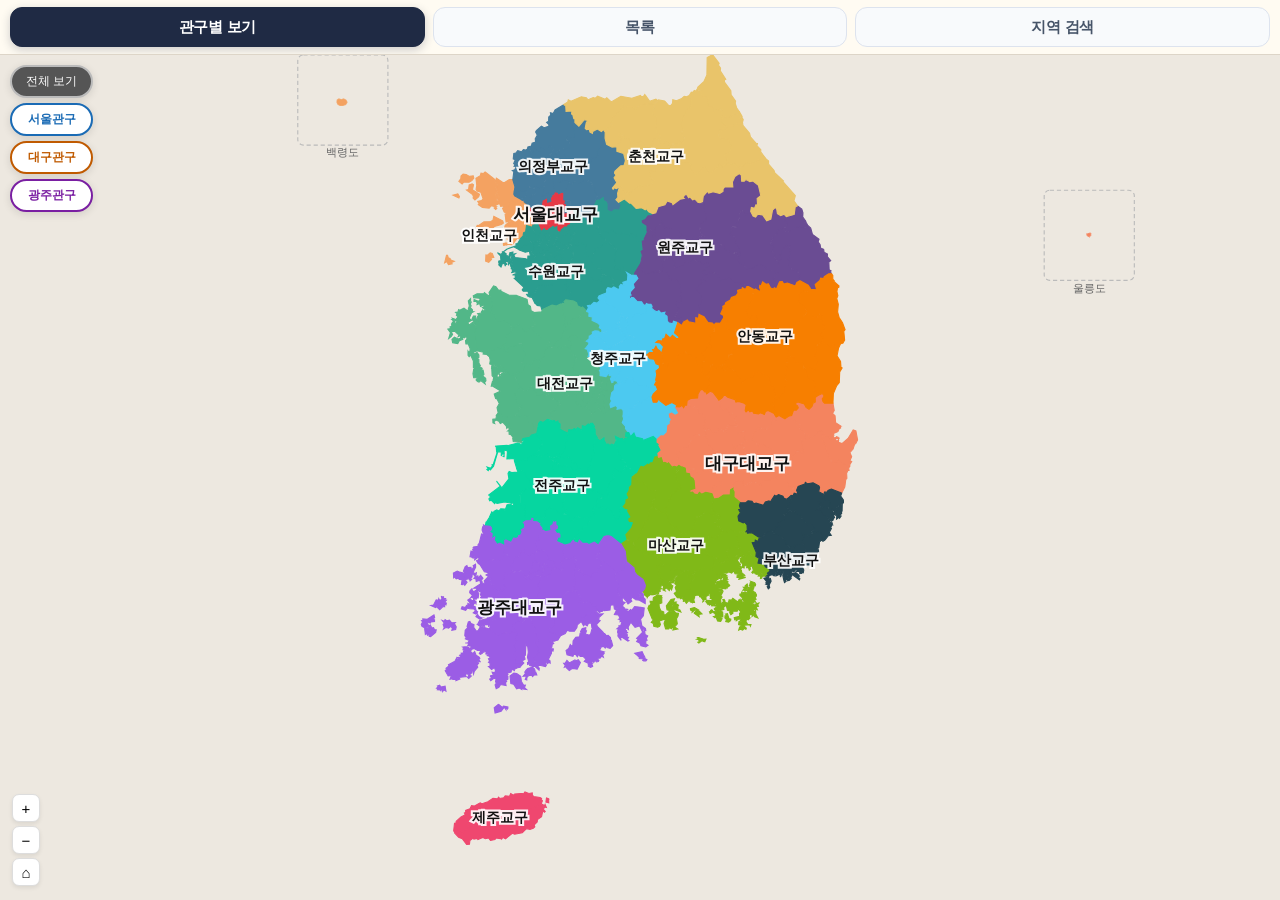
==== diocese.html @ a49db1c3 "Add files via upload" ====
<!DOCTYPE html>
<html lang="ko">
<head>
<script>
(function(){
  var ua=(navigator.userAgent||'').toLowerCase();
  var isIOS=/iphone|ipad|ipod/.test(ua) || (navigator.platform==='MacIntel' && navigator.maxTouchPoints>1);
  if(isIOS){ document.documentElement.classList.add('ios-device'); }
})();
</script>
<meta charset="UTF-8">
<meta http-equiv="Cache-Control" content="no-cache, no-store, must-revalidate">
<meta http-equiv="Pragma" content="no-cache">
<meta http-equiv="Expires" content="0">
<meta name="viewport" content="width=device-width,initial-scale=1.0,maximum-scale=1.0,user-scalable=no">
<meta name="mobile-web-app-capable" content="yes">
<meta name="apple-mobile-web-app-capable" content="yes">
<meta name="apple-mobile-web-app-status-bar-style" content="black-translucent">
<title>교구지도</title>
<style>
:root{
  --diocese-font-scale:1;
  --ios-dio-font-scale:1;
  --dio-effective-font-scale:calc(var(--dio-font-scale,1) * var(--ios-dio-font-scale,1));
  --diocese-effective-font-scale:calc(var(--diocese-font-scale,1) * var(--ios-dio-font-scale,1));
  --d:#1F2A44;
  --d-lt:#E8EBF0;
  --bg:#EDE8E0;
  --card:#FFFBF2;
  --card-sub:#F5F0E8;
  --bdr:#DDD5C8;
  --tx:#1A1A2E;
  --sub:#555577;
  --dim:#9999BB;
  --r:12px;
  /* ── 치수 변수 ── */
  --header-h:   70px;
  --tab-h:      55px;
  --tab-btn-h:  40px;
  --icon-size:  35px;
  --icon-r:     12px;
  --icon-fs:    15px;
  /* ── 글자 크기 변수 ── */
  --fs-header:  22px;
  --fs-tab:     15px;
  --fs-sub:     10px;
}
*,*::before,*::after{box-sizing:border-box;margin:0;padding:0;}
html,body{height:100%;overflow:hidden;}
body{font-family:'Apple SD Gothic Neo','Noto Sans KR',sans-serif;background:var(--bg);display:flex;flex-direction:column;}

/* ── 헤더 ── */
header{flex-shrink:0;background:var(--d);border-bottom:none;z-index:30;
  padding:0 16px;height:var(--header-h);display:flex;align-items:center;}
.hd{display:flex;align-items:center;justify-content:space-between;width:100%;}
.hd-left{display:flex;align-items:center;gap:10px;}
.hd-icon{width:var(--icon-size);height:var(--icon-size);
  background:rgba(255,255,255,.18);border:1px solid rgba(255,255,255,.28);
  border-radius:var(--icon-r);
  display:flex;align-items:center;justify-content:center;
  font-size:var(--icon-fs);flex-shrink:0;}
.hd-titles{display:flex;flex-direction:column;align-items:flex-start;gap:1px;}
.hd h1{font-size:var(--fs-header);font-weight:700;color:#fff;letter-spacing:-.03em;line-height:1.2;}
.hd-sub{font-size:var(--fs-sub);color:rgba(255,255,255,.75);font-weight:500;letter-spacing:.02em;}

/* ── 탭 영역 ── */
.tab-bar{flex-shrink:0;display:flex;align-items:center;gap:6px;padding:0 10px;
  height:var(--tab-h);background:var(--card);
  border-top:1px solid var(--bdr);border-bottom:2px solid var(--bdr);
  overflow-x:hidden;scrollbar-width:none;}
.tab-bar::-webkit-scrollbar{display:none;}
.tab{flex:1;height:var(--tab-btn-h);padding:0 8px;border-radius:10px;
  border:1.5px solid var(--d);background:var(--card-sub);
  color:var(--d);font-size:var(--fs-tab);font-weight:600;
  cursor:pointer;font-family:inherit;white-space:nowrap;
  display:flex;align-items:center;justify-content:center;gap:4px;letter-spacing:-.02em;
  transition:opacity .15s,transform .12s,box-shadow .15s;}
.tab.on{background:var(--d);color:#fff;border-color:transparent;font-weight:700;
  box-shadow:0 2px 8px rgba(31,42,68,.28);}
.tab:active{transform:scale(.992);}
.tab.on,.tab.on:active{transform:none!important;}

/* ── 뷰 컨테이너 ── */
#main{flex:1;overflow:hidden;min-height:0;position:relative;background:var(--bg);}
#map-view{position:absolute;inset:0;display:none;align-items:center;justify-content:center;background:var(--bg);}
#map-view.on{display:flex;}
#map-svg{width:100%;height:100%;cursor:grab;display:block;touch-action:none;position:absolute;top:0;left:0;}
#map-svg:active{cursor:grabbing;}
.dp{cursor:pointer;transition:filter .08s ease,opacity .08s ease;}
.dp.oai-dio-pressed{filter:brightness(.82);opacity:.88;}

/* ── 인포카드 (v8 원본) ── */
#card{position:absolute;top:10px;right:10px;width:206px;background:white;border-radius:13px;
  overflow:hidden;box-shadow:0 6px 24px rgba(0,0,0,0.15);display:none;z-index:100;}
#card.on{display:block;}
.c-hd{padding:12px 13px 10px;position:relative;}
.c-gw{font-size:9px;font-weight:700;letter-spacing:.7px;opacity:.85;margin-bottom:3px;}
.c-nm{font-size:18px;font-weight:700;line-height:1.2;margin-bottom:3px;}
.c-rg{font-size:11px;opacity:.75;line-height:1.4;}
.c-x{position:absolute;top:8px;right:8px;width:36px;height:36px;border-radius:50%;
  background:rgba(0,0,0,0.15);border:none;cursor:pointer;font-size:26px;font-weight:900;line-height:1;color:white;
  display:flex;align-items:center;justify-content:center;}
.c-x:hover{background:rgba(0,0,0,0.3);}
.c-bd{padding:10px 13px 12px;background:white;}
.c-row{display:flex;align-items:baseline;gap:4px;margin-bottom:10px;padding-bottom:9px;border-bottom:1px solid #f0f0f0;}
.c-n{font-size:26px;font-weight:700;line-height:1;}
.c-lbl{font-size:11px;color:#aaa;}
.c-dtbtn{width:100%;padding:6px;border:1px solid #eee;border-radius:7px;background:white;
  font-size:11px;color:#666;cursor:pointer;margin-bottom:8px;text-align:center;font-family:inherit;}
.c-dtbtn:hover{background:#f5f5f5;}
.c-dtlist{display:none;margin-bottom:8px;max-height:120px;overflow-y:auto;}
.c-dtlist.on{display:block;}
.dd{font-size:11px;color:#555;padding:2px 0;border-bottom:.5px solid #f5f5f5;line-height:1.5;}
.c-btn{display:flex;align-items:center;justify-content:center;gap:5px;font-size:12px;
  font-weight:500;color:white;border-radius:7px;padding:7px;border:none;width:100%;text-decoration:none;cursor:pointer;}
.c-nurl{font-size:11px;color:#ccc;text-align:center;padding:3px 0;}

/* ── 관구 버튼 ── */
#gw-bar{position:absolute;top:10px;left:10px;display:flex;flex-direction:column;gap:5px;z-index:50;}
.gb{padding:6px 14px;border-radius:20px;border:2px solid;font-size:calc(12px * var(--diocese-effective-font-scale,1));font-weight:700;
  cursor:pointer;background:white;box-shadow:0 2px 8px rgba(0,0,0,0.12);white-space:nowrap;}
.gb.on{color:white!important;}
.gb-all{color:#555!important;border-color:#bbb!important;font-weight:500;}
.gb-all.on{background:#555!important;color:white!important;}
#ctrl{position:absolute;bottom:14px;left:12px;display:flex;flex-direction:column;gap:4px;}
.cb{width:28px;height:28px;background:white;border:.5px solid #ddd;border-radius:7px;
  font-size:15px;cursor:pointer;display:flex;align-items:center;justify-content:center;
  box-shadow:0 2px 4px rgba(0,0,0,0.08);}
.cb:hover{background:#f0f0f0;}

/* ── 검색 뷰 ── */
#search-view{position:absolute;inset:0;overflow-y:auto;padding:16px;display:none;background:var(--bg);}
#search-view.on{display:block;}
.ss{position:sticky;top:0;background:var(--bg);padding-bottom:12px;z-index:10;}
.sr{display:flex;gap:8px;}
#si{flex:1;padding:0 14px;height:44px;border:1.5px solid var(--bdr);border-radius:10px;
  font-size:15px;font-family:inherit;background:var(--card);outline:none;color:var(--tx);}
#si:focus{border-color:var(--d);box-shadow:0 0 0 3px rgba(43,191,168,.15);}
#sb{padding:0 18px;height:44px;background:var(--d);color:white;border:none;border-radius:10px;
  font-size:15px;font-weight:600;cursor:pointer;font-family:inherit;}
#sb:hover{opacity:.88;}
.sh{font-size:11px;color:var(--dim);margin-top:6px;line-height:1.6;}
#sres{margin-top:4px;}
.se{text-align:center;padding:36px 0;color:var(--dim);font-size:13px;}
/* 검색 결과 카드 — 기도문 .card 구조 적용 */
.si-r{background:var(--card);border-radius:var(--r);border:1px solid var(--bdr);
  box-shadow:0 1px 8px rgba(0,0,0,.06);margin-bottom:10px;overflow:hidden;cursor:pointer;
  transition:transform .12s,box-shadow .12s;}
.si-r:active{transform:scale(.983);box-shadow:none;}
.si-r-top{display:flex;align-items:center;justify-content:space-between;padding:12px 14px 0;gap:8px;}
.sl{font-size:12px;font-weight:800;padding:3px 9px;border-radius:6px;color:#fff;white-space:nowrap;flex-shrink:0;}
.si-r-op{font-size:11px;color:var(--dim);overflow:hidden;text-overflow:ellipsis;white-space:nowrap;}
.srow{display:flex;align-items:center;gap:12px;padding:9px 14px 12px;}
.sdot{width:10px;height:10px;border-radius:2px;flex-shrink:0;}
.srow-info{flex:1;min-width:0;}
.sd{font-size:16px;font-weight:700;color:var(--tx);}
.sg{font-size:12px;color:var(--sub);margin-top:2px;}
.si-r-foot{border-top:1px solid #EDE8E2;padding:8px 14px;display:flex;align-items:center;justify-content:space-between;background:#FAF8F4;}
.si-r-url{font-size:11px;color:var(--d);overflow:hidden;text-overflow:ellipsis;white-space:nowrap;flex:1;}
.si-r-arr{font-size:15px;color:var(--dim);flex-shrink:0;margin-left:6px;}
.sob{background:#FFF8E7;border-radius:var(--r);padding:13px 15px;margin-bottom:9px;border:1.5px solid #F4A261;}
.sot{font-size:12px;font-weight:700;color:#c05a00;margin-bottom:8px;line-height:1.4;word-break:keep-all;}
.sog{margin-bottom:10px;}
.sod{font-size:13px;font-weight:700;margin-bottom:4px;}
.sodd{font-size:12px;color:#555;line-height:1.7;}

/* ── 목록 뷰 ── */
#list-view{position:absolute;inset:0;overflow-y:auto;padding:14px 14px 60px;display:none;background:var(--bg);}
#list-view.on{display:block;}
/* 관구 섹션 헤더 */
.lv-sec{display:flex;align-items:center;gap:10px;margin:18px 0 10px;}
.lv-sec:first-child{margin-top:4px;}
.lv-sec-bdg{font-size:15px;font-weight:800;padding:7px 20px;border-radius:20px;color:#fff;flex-shrink:0;min-width:100px;text-align:center;}
.lv-sec-cnt{font-size:14px;color:var(--sub);font-weight:500;}
/* 카드 */
.lv-card{background:var(--card);border-radius:var(--r);border:1.25px solid #C8B79F;
  box-shadow:0 1px 8px rgba(0,0,0,.06);margin-bottom:12px;overflow:hidden;cursor:pointer;
  transition:transform .12s,box-shadow .12s;}
.lv-card.oai-touch-pressed{transform:translateY(6px) scale(.982);box-shadow:none;filter:brightness(.96);}
/* top: 뱃지 + 교구전체명 */
.lv-top{display:flex;align-items:center;justify-content:space-between;padding:12px 14px 0;gap:8px;}
.lv-bdg{font-size:12px;font-weight:800;padding:4px 10px;border-radius:6px;color:#fff;white-space:nowrap;flex-shrink:0;}
.lv-op{font-size:11.5px;color:var(--dim);overflow:hidden;text-overflow:ellipsis;white-space:nowrap;}
/* body: 아이콘 + 정보 */
.lv-body{display:flex;align-items:center;gap:12px;padding:9px 14px 10px;}
.lv-ico{width:52px;height:52px;flex-shrink:0;border-radius:var(--icon-r);display:flex;align-items:center;justify-content:center;font-size:28px;background:var(--card-sub);}
.lv-info{flex:1;min-width:0;}
.lv-name{font-size:17px;font-weight:700;color:var(--tx);word-break:keep-all;line-height:1.35;margin-bottom:4px;}
.lv-rg{font-size:13px;font-weight:500;color:var(--sub);line-height:1.4;margin-bottom:2px;}
.lv-det{font-size:13px;color:var(--sub);margin-top:3px;line-height:1.55;word-break:keep-all;}
.lv-parish-count{flex:0 0 auto;display:flex;flex-direction:column;align-items:flex-end;justify-content:center;margin-left:auto;min-width:42px;padding:3px 5px;border-radius:8px;background:rgba(31,42,68,.06);border:1px solid rgba(31,42,68,.12);font-size:8px;font-weight:500;color:var(--d);line-height:1.1;text-align:right;white-space:nowrap;}
.lv-parish-count b{display:block;font-size:12px;font-weight:500;letter-spacing:-.03em;line-height:1;margin:0;}
.lv-parish-count span{font-size:7px;font-weight:500;opacity:.72;}
/* foot: URL */
.lv-foot{border-top:1px solid #EDE8E2;padding:9px 14px;display:flex;align-items:center;justify-content:space-between;background:#FAF8F4;}
.lv-url{font-size:12px;color:var(--d);overflow:hidden;text-overflow:ellipsis;white-space:nowrap;flex:1;min-width:0;}
.lv-arr{font-size:15px;color:var(--dim);flex-shrink:0;margin-left:6px;}


@media(display-mode:standalone){
  header{padding-top:env(safe-area-inset-top);height:calc(var(--header-h) + env(safe-area-inset-top));}
}
@media(max-width:560px){
  .tab{font-size:13px;padding:0 12px;}
  #card{width:178px;top:6px;right:6px;}
  #gw-bar{flex-direction:row;flex-wrap:wrap;}
}

/* OAI 20260504-5: 관구·교구 단독 화면 헤더 최종 표준화 */
:root{
  --diocese-font-scale:1;--d:#1f2a44!important;--header-h:70px!important;--fs-header:20px!important;--fs-sub:11px!important;}
html,body{width:100%!important;max-width:none!important;margin:0!important;overflow-x:hidden!important;-webkit-text-size-adjust:100%;text-size-adjust:100%;}
html.ios-device{--ios-dio-font-scale:.94;}
body{background:var(--bg)!important;}
header{width:100%!important;max-width:none!important;min-height:70px!important;height:70px!important;padding:0 16px!important;background:#1f2a44!important;background-image:none!important;background-color:#1f2a44!important;color:#fff!important;display:flex!important;align-items:center!important;border-bottom:0!important;box-shadow:none!important;box-sizing:border-box!important;}
.hd{width:100%!important;display:flex!important;align-items:center!important;justify-content:space-between!important;}
.hd-left{display:flex!important;align-items:center!important;gap:12px!important;min-width:0!important;}
.hd-icon{width:42px!important;height:42px!important;min-width:42px!important;flex:0 0 42px!important;border-radius:12px!important;background:rgba(255,255,255,.14)!important;border:1px solid rgba(255,255,255,.24)!important;color:#fff!important;font-size:24px!important;font-weight:900!important;line-height:1!important;display:flex!important;align-items:center!important;justify-content:center!important;}
.hd-titles{min-width:0!important;display:flex!important;flex-direction:column!important;align-items:flex-start!important;justify-content:center!important;text-align:left!important;}
.hd h1{font-family:'Noto Sans KR','Apple SD Gothic Neo',sans-serif!important;font-size:20px!important;font-weight:800!important;line-height:1.24!important;letter-spacing:-.02em!important;color:#fff!important;white-space:nowrap!important;overflow:hidden!important;text-overflow:ellipsis!important;margin:0!important;}
.hd-sub{font-family:'Noto Sans KR','Apple SD Gothic Neo',sans-serif!important;font-size:11px!important;font-weight:600!important;line-height:1.25!important;margin-top:3px!important;color:rgba(255,255,255,.72)!important;opacity:1!important;white-space:nowrap!important;overflow:hidden!important;text-overflow:ellipsis!important;}
@media(display-mode:standalone){header{height:70px!important;min-height:70px!important;padding-top:0!important;}}
@media(min-width:600px){header{border-radius:0!important;width:100%!important;max-width:none!important;}}


/* OAI 20260504-6: 부모 앱 헤더와 중복되는 iframe 내부 교구 헤더 숨김
   - 상위 index.html의 관구·교구 헤더만 사용
   - 내부 탭/지도/목록 구조는 그대로 유지 */
body > header{display:none!important;}
@media(display-mode:standalone){body > header{display:none!important;}}



/* OAI 20260504-final: 부모 앱 헤더를 사용하므로 iframe 내부 헤더는 항상 숨김 */
body > header{display:none!important;visibility:hidden!important;height:0!important;min-height:0!important;padding:0!important;overflow:hidden!important;}
#main{top:0!important;}
#card .c-x{display:flex!important;align-items:center!important;justify-content:center!important;opacity:1!important;visibility:visible!important;pointer-events:auto!important;}


/* v1: 헤더 아이콘 중앙 정렬 보정 */
.hd-icon{line-height:1!important;display:flex!important;align-items:center!important;justify-content:center!important;overflow:hidden!important;font-family:"Apple SD Gothic Neo","Noto Sans KR",Arial,sans-serif!important;}

html.oai-dio-external-stabilize *,
html.oai-dio-external-return *{transition:none!important;animation:none!important;scroll-behavior:auto!important;}
/* V1-S: 부모 앱에서 복귀 상태를 복원하므로 iframe 자체 전체 덮개는 만들지 않는다. */

</style>
<style id="oai-diocese-tab-standard-20260504">
/* 관구교구 헤더 아래 탭 버튼 표준화 + 글자 크기 조절(지도 제외) */
:root{
  --diocese-font-scale:1;--dio-font-scale:1;--dio-effective-font-scale:calc(var(--dio-font-scale,1) * var(--ios-dio-font-scale,1));--diocese-effective-font-scale:calc(var(--diocese-font-scale,1) * var(--ios-dio-font-scale,1));}
.tab-bar{height:55px!important;padding:8px 10px!important;gap:8px!important;background:#FFFBF2!important;border-top:0!important;border-bottom:1px solid #DDD5C8!important;align-items:center!important;}
.tab{height:40px!important;border-radius:12px!important;font-size:calc(15px * var(--dio-effective-font-scale,1))!important;font-weight:800!important;background:#F8FAFC!important;color:#475569!important;border:1.5px solid #dde3ee!important;display:flex!important;align-items:center!important;justify-content:center!important;}
.tab.on{background:#1F2A44!important;color:#fff!important;border-color:#1F2A44!important;box-shadow:0 3px 10px rgba(31,42,68,.22)!important;}





#search-view #si,#search-view #sb{font-size:calc(15px * var(--dio-effective-font-scale,1))!important;}
#search-view .sh{font-size:calc(11px * var(--dio-effective-font-scale,1))!important;}
#search-view .se{font-size:calc(13px * var(--dio-effective-font-scale,1))!important;}
#search-view .sl{font-size:calc(12px * var(--dio-effective-font-scale,1))!important;}
#search-view .si-r-op{font-size:calc(11px * var(--dio-effective-font-scale,1))!important;}
#search-view .sd{font-size:calc(16px * var(--dio-effective-font-scale,1))!important;}
#search-view .sg{font-size:calc(12px * var(--dio-effective-font-scale,1))!important;}
#search-view .si-r-url{font-size:calc(11px * var(--dio-effective-font-scale,1))!important;}
#search-view .si-r-arr{font-size:calc(15px * var(--dio-effective-font-scale,1))!important;}
#search-view .sot{font-size:calc(12px * var(--dio-effective-font-scale,1))!important;}
#search-view .sod{font-size:calc(13px * var(--dio-effective-font-scale,1))!important;}
#search-view .sodd{font-size:calc(12px * var(--dio-effective-font-scale,1))!important;}
#list-view .lv-sec-bdg{font-size:calc(15px * var(--dio-effective-font-scale,1))!important;}
#list-view .lv-sec-cnt{font-size:calc(14px * var(--dio-effective-font-scale,1))!important;}
#list-view .lv-bdg{font-size:calc(12px * var(--dio-effective-font-scale,1))!important;}
#list-view .lv-op{font-size:calc(11.5px * var(--dio-effective-font-scale,1))!important;}
#list-view .lv-name{font-size:calc(17px * var(--dio-effective-font-scale,1))!important;}
#list-view .lv-rg,#list-view .lv-det{font-size:calc(13px * var(--dio-effective-font-scale,1))!important;}
#list-view .lv-parish-count{font-size:calc(8px * var(--dio-effective-font-scale,1))!important;}
#list-view .lv-parish-count b{font-size:calc(12px * var(--dio-effective-font-scale,1))!important;}
#list-view .lv-parish-count span{font-size:calc(7px * var(--dio-effective-font-scale,1))!important;}
#list-view .lv-url{font-size:calc(12px * var(--dio-effective-font-scale,1))!important;}
#list-view .lv-arr{font-size:calc(15px * var(--dio-effective-font-scale,1))!important;}
@media(max-width:360px){}
</style>


<style id="oai-touch-ux-standard-20260506">
/* OAI 20260506: 공통 터치 UX 표준화 */
.oai-touch-pressed{
  transform:scale(.992)!important;
  filter:brightness(.995)!important;
  transition:transform .12s ease, filter .12s ease!important;
}
.oai-touchable{
  transition:transform .12s ease, filter .12s ease!important;
  will-change:transform;
}
</style>

<style id="oai-diocese-smooth-entry-20260506">
/* 관구·교구 첫 표시/탭 전환 부드럽게 */
#map-view.on,#list-view.on,#search-view.on{animation:oaiDioFadeIn .22s ease both;}
@keyframes oaiDioFadeIn{from{opacity:.01}to{opacity:1}}
html.oai-dio-returning #map-view.on,html.oai-dio-returning #list-view.on,html.oai-dio-returning #search-view.on{animation:none!important;}
</style>


<style id="oai-ios-ui-density-v22">
/* iPhone 관구·교구 iframe 내부 UI 밀도 보정 */
html.ios-device{--ios-dio-ui-scale:.96;}
html.ios-device .tab-bar{height:46px!important;padding:7px 10px!important;gap:6px!important;align-items:center!important;}
html.ios-device .tab{height:32px!important;min-height:32px!important;border-radius:10px!important;font-size:calc(14px * var(--dio-effective-font-scale,1))!important;line-height:1!important;}
html.ios-device #gw-bar{gap:6px!important;padding:7px 9px!important;}
html.ios-device .gb{min-height:34px!important;padding:0 10px!important;border-radius:11px!important;}
html.ios-device #card{width:170px!important;border-radius:13px!important;}
html.ios-device .c-hd{padding:12px 13px!important;}
html.ios-device .c-bd{padding:10px 13px 12px!important;}
html.ios-device .c-x{width:36px!important;height:36px!important;font-size:26px!important;}
html.ios-device .c-dtbtn,
html.ios-device .c-btn{min-height:38px!important;border-radius:10px!important;}
html.ios-device #search-view .ss{padding:10px 11px!important;}
html.ios-device #search-view #si,
html.ios-device #search-view #sb{height:38px!important;border-radius:10px!important;}
html.ios-device #sres{padding:10px 11px!important;}
html.ios-device .si-r,
html.ios-device .lv-card{border-radius:12px!important;padding:10px 12px!important;}
html.ios-device .cb{width:34px!important;height:34px!important;border-radius:10px!important;}
</style>

<style id="oai-diocese-latin-cross">
/* 관구·교구 단독 화면 헤더 십자가를 라틴 십자가 비율로 통일 */
.hd-icon{position:relative!important;font-size:0!important;overflow:hidden!important;}
.hd-icon::before,.hd-icon::after{content:"";position:absolute;left:50%;background:#fff;border-radius:2px;display:block;}
.hd-icon::before{top:50%;width:3px;height:24px;transform:translate(-50%,-50%);}
.hd-icon::after{top:42%;width:14px;height:3px;transform:translate(-50%,-50%);}
</style>
</head>
<body>
<header>
  <div class="hd"><div class="hd-left"><span class="hd-icon" aria-hidden="true"></span><div class="hd-titles"><h1>한국 천주교 교구 지도</h1><span class="hd-sub">한국천주교 3개관구.16개교구</span></div></div></div>
</header>
<div class="tab-bar">
  <div class="tab on" data-tab="gwangu">관구별 보기</div>
  <div class="tab" data-tab="list">목록</div>
  <div class="tab" data-tab="search">지역 검색</div>
</div>
<div id="main">
  <div id="map-view" class="on">
    <svg id="map-svg" viewBox="55 130 380 600" preserveAspectRatio="xMidYMid meet" xmlns="http://www.w3.org/2000/svg">
      <g id="map-g">
        <!-- 교구 면 채색: stroke none, 내부 일체 선 없음 -->
        <g id="fills">
<path d="M184.0,245.7L187.2,251.6L190.1,250.7L191.0,252.3L188.8,255.5L186.0,254.6L185.7,251.8L184.2,252.9L183.3,251.6L182.0,252.5L181.3,247.5L184.0,245.7Z M168.3,238.7L173.0,242.2L172.9,243.1L171.6,242.8L171.6,245.0L169.6,245.4L168.7,243.1L165.8,244.4L163.2,242.3L166.3,238.9L166.4,237.1L168.3,238.7Z M188.5,245.5L188.8,247.9L192.0,249.3L193.4,251.7L192.8,252.5L191.0,252.8L190.1,250.7L187.2,251.6L186.5,249.7L185.8,249.8L183.7,245.5L186.4,244.4L188.5,245.5Z M190.0,227.6L191.0,228.2L190.7,232.5L192.3,233.1L192.4,234.1L191.8,235.5L188.2,236.1L186.5,234.3L187.2,232.8L187.7,233.3L187.3,228.4L190.0,227.6Z M193.3,244.1L193.0,245.2L195.2,246.4L194.8,247.6L196.5,248.2L195.0,250.9L193.4,251.7L191.6,248.9L188.8,247.9L188.6,245.6L190.2,245.5L192.1,243.6L193.3,244.1Z M177.5,248.9L179.7,248.8L182.0,252.6L179.9,254.5L177.8,254.9L175.8,252.6L175.4,250.2L174.5,250.4L177.5,248.9Z M178.9,231.8L179.9,234.1L178.7,235.0L178.0,237.7L174.8,240.1L173.1,238.6L174.6,238.7L175.6,232.9L175.0,232.4L178.9,231.8Z M182.6,234.4L184.8,236.4L187.1,235.0L188.9,236.8L184.9,239.9L183.7,239.7L183.1,238.5L181.0,237.8L181.9,236.9L180.9,234.2L182.6,234.4Z M174.4,239.8L177.7,242.3L179.8,241.9L179.9,243.0L178.3,244.6L175.0,243.8L170.7,240.6L172.6,239.9L173.1,238.6L174.4,239.8Z M197.8,239.8L198.4,243.4L196.6,243.4L195.1,246.4L193.0,245.2L193.3,244.1L192.1,243.6L192.8,241.9L197.8,239.8Z M176.9,244.0L178.3,244.6L178.8,246.3L176.9,246.5L176.3,248.4L174.5,249.6L174.0,247.2L172.8,246.2L173.8,244.8L172.8,242.6L176.9,244.0Z M180.9,234.4L181.9,236.9L181.0,237.8L183.1,238.5L184.9,240.6L180.2,241.2L179.1,239.8L179.5,238.1L178.7,235.0L180.9,234.4Z M184.5,230.1L184.1,232.2L187.1,235.0L185.5,236.6L181.7,233.7L181.3,231.7L182.5,230.5L182.7,228.8L183.7,228.7L184.5,230.1Z M180.5,242.5L183.3,242.9L184.4,244.6L181.8,247.5L180.2,247.1L178.8,246.3L178.3,244.6L180.5,242.5Z M184.8,227.0L187.1,227.6L187.4,228.6L187.7,233.3L187.2,232.8L186.5,234.4L184.0,232.1L184.5,230.1L183.7,228.1L184.8,227.0Z M172.5,247.0L172.9,246.3L173.9,247.2L174.5,250.4L171.9,248.7L170.0,250.9L167.5,250.8L168.2,249.4L167.3,248.5L168.1,247.3L172.4,247.8L172.5,247.0Z M179.5,237.8L179.1,239.8L180.4,241.6L179.6,242.1L177.7,242.3L174.8,240.1L178.8,236.5L179.5,237.8Z M172.5,247.0L172.4,247.8L170.7,247.0L169.1,247.8L168.3,247.0L168.1,243.9L168.7,243.1L169.6,245.4L171.6,245.0L171.6,242.8L173.0,243.1L173.8,244.8L172.5,247.0Z M186.6,240.5L189.2,241.9L187.7,245.2L183.8,244.0L185.2,241.4L184.9,240.6L186.6,240.5Z M191.7,240.7L191.5,241.9L192.6,242.2L192.1,243.8L189.7,245.7L187.7,245.2L189.5,240.6L191.7,240.7Z M192.6,235.5L192.1,239.3L191.0,240.7L189.5,240.6L188.8,236.0L192.6,235.5Z M181.5,248.6L181.4,250.6L180.0,250.3L179.7,248.8L176.9,248.7L174.9,249.7L176.9,246.5L179.4,246.6L181.3,247.5L181.5,248.6Z M189.1,237.6L189.0,241.8L184.9,240.6L186.6,237.9L188.7,236.6L189.1,237.6Z M173.1,249.7L175.4,250.2L175.8,252.6L177.0,253.5L174.9,255.1L172.3,250.0L173.1,249.7Z M184.9,240.6L185.2,241.5L183.7,243.5L179.8,242.7L180.4,240.9L184.9,240.6Z" fill="#E63946" stroke="#E63946" stroke-width="0.8" class="dp" data-d="서울대교구" data-gw="서울관구" data-color="#E63946" data-parishes="233" data-url="https://aos.catholic.or.kr/index" data-region="서울 전지역" data-detail='["서울 전지역"]' onmouseenter="this.style.filter='brightness(.84)'" onmouseleave="this.style.filter=''" onclick="showCard(this)"/>
<path d="M136.0,213.8L141.6,218.2L143.3,222.0L142.1,225.2L143.2,226.8L142.5,229.7L143.8,230.7L142.9,232.7L144.8,235.6L142.8,236.5L142.4,237.9L143.1,237.8L142.6,238.4L143.3,239.0L142.5,239.7L141.4,238.6L142.2,237.7L139.4,237.0L137.9,238.7L133.1,238.2L130.2,236.2L130.8,235.6L129.8,233.9L132.5,233.4L133.6,232.1L132.0,227.5L129.3,226.6L128.6,225.4L129.1,222.7L128.5,217.5L131.6,215.7L132.1,213.9L133.9,214.1L135.0,213.1L136.0,213.8Z M147.4,220.4L148.9,220.5L152.2,218.4L154.7,218.5L156.2,223.7L155.4,228.6L155.8,229.8L166.4,237.1L166.3,238.9L162.2,239.7L161.6,238.4L160.0,238.4L158.2,237.3L157.4,235.4L154.0,233.5L152.6,234.8L151.6,237.3L150.7,236.9L148.8,238.3L147.6,237.1L146.1,237.5L143.7,231.8L144.8,230.9L143.3,229.7L143.9,227.6L142.9,225.3L143.7,221.8L142.5,219.5L143.0,217.5L147.4,220.4Z M160.0,238.4L159.0,240.0L156.3,239.3L158.9,242.6L156.4,244.8L157.8,249.7L156.7,251.2L152.8,248.6L152.8,247.7L149.9,248.6L149.2,243.0L150.1,242.4L148.5,241.4L147.4,238.8L150.7,236.9L151.6,237.3L152.6,234.8L154.0,233.5L157.4,235.4L158.2,237.3L160.0,238.4Z M134.3,256.4L132.3,253.9L131.1,255.0L129.7,254.3L130.3,253.7L129.0,252.0L129.4,250.9L130.5,251.1L134.2,248.5L139.1,248.2L140.6,247.3L141.2,244.5L147.5,247.8L148.0,249.3L146.6,250.3L141.6,251.8L136.3,256.5L134.3,256.4Z M159.8,251.3L162.3,251.9L164.4,251.1L163.6,255.8L162.3,256.3L162.2,257.6L159.6,260.6L155.1,259.5L158.3,255.8L156.7,251.1L158.1,251.6L158.8,250.3L159.8,251.3Z M149.3,257.0L150.1,255.9L152.2,255.9L152.4,256.8L152.3,255.3L153.5,255.0L158.4,255.1L155.1,259.5L157.5,260.5L154.9,264.0L153.0,264.3L154.0,264.7L150.6,264.3L150.3,265.3L150.3,264.7L147.8,265.3L149.2,264.3L148.0,264.3L148.0,263.5L152.7,263.5L151.3,263.5L151.2,264.2L152.9,264.2L154.0,263.4L150.8,260.9L150.3,257.0L149.3,257.0Z M163.8,243.1L165.8,244.4L168.1,243.9L168.5,247.3L167.3,248.5L168.2,249.4L167.5,250.8L169.0,250.6L168.4,252.4L163.5,251.1L161.4,249.5L161.3,247.2L162.9,246.3L163.4,242.4L163.8,243.1Z M121.5,214.8L123.9,216.2L126.6,215.8L127.0,217.5L125.6,219.2L123.6,220.3L120.0,220.1L118.7,221.6L116.4,219.7L117.8,217.8L117.9,215.9L119.4,214.6L121.5,214.8Z M161.1,238.3L162.2,239.7L163.5,238.8L165.7,239.5L163.2,242.3L162.9,245.6L156.9,245.7L156.5,244.4L158.4,243.7L158.9,242.6L156.3,239.3L159.0,240.0L159.7,238.6L161.1,238.3Z M126.8,222.1L126.0,225.7L131.0,228.9L130.5,230.6L127.8,232.9L126.5,231.6L126.7,230.2L125.9,228.9L121.8,225.9L123.3,225.5L123.7,222.3L125.8,221.5L126.8,222.1Z M162.9,245.6L161.3,247.2L161.4,249.5L163.4,251.4L161.7,251.9L158.8,250.3L158.1,251.6L156.5,250.9L157.8,249.7L156.4,246.6L156.8,245.8L162.9,245.6Z M139.6,275.1L137.6,277.2L135.4,276.4L135.6,272.0L136.7,272.2L138.6,270.5L140.1,271.0L141.2,273.7L139.1,274.1L139.6,275.1Z M155.7,250.7L157.6,252.2L157.7,255.2L152.2,255.6L151.9,253.2L153.9,251.3L154.1,249.8L155.7,250.7Z M108.3,272.2L109.1,274.7L109.9,274.3L111.0,275.8L113.1,276.5L111.2,277.4L111.6,278.3L109.0,278.8L107.8,276.6L106.3,277.5L107.6,272.2L108.3,272.2Z M149.9,250.3L150.9,249.9L153.1,251.5L151.9,253.2L152.2,255.6L150.3,255.5L150.1,254.4L151.0,254.0L150.4,253.0L149.0,254.7L148.9,252.9L149.7,252.7L148.7,252.2L151.7,252.2L150.5,250.6L150.0,251.7L149.1,251.4L149.9,250.3Z M115.6,228.6L116.8,230.5L116.4,231.6L112.2,229.5L115.6,228.6Z M152.5,248.6L155.7,250.7L154.1,249.8L153.9,251.3L153.0,251.5L150.4,249.9L151.7,248.9L152.6,250.0L151.8,248.9L152.5,248.6Z" fill="#F4A261" stroke="#F4A261" stroke-width="0.8" class="dp" data-d="인천교구" data-gw="서울관구" data-color="#F4A261" data-parishes="135" data-url="http://www.caincheon.or.kr/" data-region="인천 전지역, 경기 서부" data-detail='["인천 전지역", "경기 서부 (김포·부천·시흥일부·안산일부)"]' onmouseenter="this.style.filter='brightness(.84)'" onmouseleave="this.style.filter=''" onclick="showCard(this)"/>
<path d="M214.1,232.6L216.3,232.2L218.8,230.1L220.0,231.3L219.4,231.9L219.9,232.9L221.1,233.3L222.4,235.3L222.4,239.7L224.6,240.6L226.7,239.0L229.9,239.3L230.8,236.2L229.9,234.4L231.6,234.1L233.4,232.1L238.6,235.1L242.3,239.0L246.2,238.4L248.7,239.9L249.5,239.1L251.2,241.4L253.3,241.9L254.0,242.6L253.5,244.0L250.8,244.2L248.8,246.8L246.6,247.8L246.7,248.9L247.9,249.0L250.1,251.3L250.3,255.7L248.0,260.5L248.2,261.8L241.8,261.6L241.9,259.6L242.9,258.7L242.3,257.6L240.3,258.9L240.2,257.2L238.1,256.9L237.1,258.2L232.4,256.4L231.9,257.2L228.5,257.7L227.2,255.5L225.4,254.4L222.6,256.4L218.4,254.5L216.4,256.4L214.2,254.0L213.9,252.7L215.3,252.4L215.6,250.8L214.8,249.2L215.3,248.3L213.5,244.9L210.3,244.4L208.6,245.8L212.3,235.0L214.1,232.6Z M161.4,296.8L162.6,295.0L155.7,288.5L156.6,288.3L156.1,285.8L154.5,286.3L157.5,284.9L156.4,283.9L153.6,284.5L154.6,283.7L154.0,281.8L154.5,282.3L155.3,280.9L153.6,281.5L154.6,277.6L153.5,275.1L154.0,272.5L152.2,270.6L153.4,271.5L154.6,270.2L152.2,270.4L154.6,270.0L154.6,271.6L156.5,271.2L155.5,272.1L156.2,273.8L164.0,274.7L164.8,276.6L164.4,275.0L165.3,275.1L165.4,272.7L167.2,272.7L166.6,269.9L167.8,270.3L170.4,273.8L171.0,272.1L172.5,271.7L171.6,272.1L171.5,271.2L175.8,270.2L177.2,273.4L178.8,273.9L180.6,276.7L181.9,276.2L184.8,277.2L186.4,274.8L186.4,276.0L187.4,276.5L188.6,275.5L190.4,278.0L195.6,277.7L196.1,279.0L195.7,279.9L196.4,281.9L194.1,283.0L193.7,285.5L191.7,285.9L190.9,284.1L189.0,283.1L188.4,279.9L183.6,280.5L182.6,282.4L185.1,283.5L186.0,286.4L182.8,287.6L182.6,293.5L180.4,293.1L178.0,294.4L175.0,293.1L173.2,293.7L169.8,299.3L166.0,299.4L165.4,297.7L162.1,297.7L161.4,296.8Z M227.0,255.2L228.5,257.7L231.9,257.2L232.4,256.4L237.1,258.2L238.1,256.9L240.2,257.2L240.3,258.9L242.3,257.6L242.9,258.7L241.9,259.6L241.8,261.6L244.1,261.2L246.6,262.2L247.3,268.5L245.8,269.5L246.7,272.1L245.6,275.6L245.7,277.8L240.7,286.5L235.7,284.6L235.8,283.4L234.6,283.6L232.9,280.8L231.1,281.1L230.8,282.9L229.8,281.8L227.2,282.6L226.3,281.6L227.5,279.9L227.0,275.6L228.0,274.3L227.3,272.0L228.7,268.1L222.4,262.7L220.6,263.7L220.2,260.2L218.2,260.1L216.3,257.1L218.4,254.5L222.6,256.4L225.4,254.4L227.0,255.2Z M205.5,284.7L205.9,286.7L207.1,287.0L208.8,289.7L210.4,288.2L212.5,290.2L215.7,289.5L217.8,291.4L218.5,289.0L217.5,288.2L219.2,285.1L221.4,287.1L224.7,287.8L226.2,290.1L225.4,294.3L222.2,295.2L220.4,299.6L215.9,301.0L215.2,302.5L216.6,304.2L214.5,306.2L212.3,305.7L210.4,307.5L207.7,308.0L208.4,309.5L207.1,311.9L204.2,308.9L203.4,309.4L200.6,308.1L200.0,306.0L197.9,304.7L193.1,304.1L194.8,303.0L194.1,302.1L194.5,301.4L195.9,301.0L195.1,299.4L195.8,297.9L193.2,297.1L192.4,298.0L191.8,297.0L193.9,294.6L191.5,293.6L191.7,292.8L193.4,292.6L193.3,291.2L198.6,292.0L200.4,289.1L204.0,287.9L204.0,285.5L205.5,284.7Z M203.0,263.0L205.2,264.8L206.7,264.5L206.4,272.4L211.4,272.4L210.7,277.6L212.3,279.4L214.0,279.3L214.7,280.3L214.2,281.3L217.5,281.6L217.5,284.5L218.8,285.4L217.5,288.2L218.5,289.0L217.8,291.4L215.7,289.5L212.5,290.2L210.4,288.2L208.8,289.7L207.1,287.0L205.9,286.7L205.1,284.4L204.0,285.5L204.0,287.9L200.4,289.1L198.6,292.0L193.3,291.3L192.1,287.8L193.1,287.2L194.1,283.0L196.4,281.9L195.5,275.5L197.7,273.6L197.6,270.4L194.5,267.2L194.9,265.4L199.0,264.3L199.9,266.3L201.6,264.4L201.2,263.4L203.0,263.0Z M193.3,285.6L193.1,287.2L192.1,287.8L193.6,292.2L191.5,293.6L193.9,294.6L191.8,297.1L192.4,298.0L193.2,297.1L195.7,297.8L195.1,299.4L195.9,301.0L194.1,302.1L194.8,303.0L191.1,305.0L191.6,305.7L191.0,306.8L190.2,306.3L185.6,308.3L182.6,307.6L175.4,311.1L174.5,308.1L171.9,307.8L171.2,305.9L171.2,306.9L170.4,306.4L168.4,302.2L167.3,302.1L168.2,301.7L165.4,301.3L164.5,300.0L170.5,298.9L173.2,293.7L175.0,293.1L178.0,294.4L180.4,293.1L182.7,293.5L182.2,291.6L183.0,291.8L182.5,288.8L183.1,287.3L186.0,286.4L186.8,287.5L187.6,286.8L190.2,287.5L191.4,285.8L193.3,285.6Z M222.6,263.0L224.0,264.7L226.0,265.1L227.2,267.4L228.7,268.1L227.3,272.0L228.0,274.3L227.0,275.6L227.5,279.9L226.3,281.6L227.2,282.6L229.8,281.8L230.8,282.9L231.1,281.1L232.9,280.8L234.5,283.6L236.0,283.8L236.1,290.4L232.8,291.5L233.6,293.6L231.4,292.9L230.3,294.4L230.7,295.7L229.6,296.5L226.4,294.7L225.3,295.7L223.9,295.2L225.4,294.3L226.3,292.2L226.2,290.0L224.8,287.8L221.4,287.1L220.0,285.2L217.7,284.8L217.4,281.5L214.2,281.3L214.7,280.3L214.0,279.3L212.3,279.4L210.7,277.6L211.4,272.3L212.2,271.7L211.5,270.5L212.9,269.8L213.4,267.6L216.9,266.4L220.0,263.1L222.6,263.0Z M212.7,244.5L215.3,248.3L215.4,251.7L213.9,252.7L214.2,254.0L215.1,254.2L218.2,260.1L220.2,260.2L220.3,262.7L219.0,264.3L215.7,267.2L213.4,267.6L212.9,269.8L211.5,270.5L211.9,272.0L208.0,272.9L206.1,272.0L206.7,264.5L205.2,264.8L202.9,262.9L201.2,263.4L201.6,264.4L199.9,266.3L199.0,264.3L194.4,264.9L194.3,263.1L197.8,260.3L197.1,259.2L199.3,256.1L199.3,253.3L197.7,250.6L197.9,249.5L203.5,250.6L203.5,249.7L204.7,249.1L204.3,247.5L206.9,246.6L207.7,247.6L210.1,244.5L212.7,244.5Z M164.5,259.4L165.5,259.4L165.2,257.9L164.9,259.5L162.0,258.3L162.3,256.3L163.8,255.5L164.4,251.1L169.3,252.6L170.1,257.4L172.7,258.5L173.0,261.4L170.9,263.0L168.3,262.3L165.8,263.4L165.0,265.2L162.9,264.9L159.3,268.4L155.4,266.2L150.7,267.7L157.1,265.5L156.9,264.1L158.1,263.8L160.4,260.1L161.4,260.5L160.7,259.9L161.5,258.9L164.5,259.4Z M198.5,238.5L199.9,238.7L203.2,243.5L206.8,245.9L206.0,247.3L204.3,247.5L204.7,249.1L203.5,249.7L203.5,250.6L197.9,249.5L197.3,251.4L195.0,250.9L196.5,248.2L194.7,247.1L196.6,243.4L198.4,243.4L197.8,239.6L197.1,239.8L198.5,238.5Z M194.5,267.2L197.2,269.3L197.7,273.6L195.5,275.4L196.1,276.9L195.6,277.7L190.4,278.0L188.8,276.6L188.5,275.2L189.8,274.6L190.1,272.5L189.3,273.3L188.5,272.1L190.5,270.6L191.2,266.9L194.5,267.2Z M195.5,257.6L197.6,258.1L197.1,259.5L197.8,260.1L194.3,263.1L194.5,265.1L192.3,265.6L185.3,261.7L186.6,258.3L190.0,259.0L193.2,256.9L195.5,257.6Z M173.0,261.1L174.3,263.0L172.4,267.0L175.2,266.9L175.9,268.7L177.1,268.5L177.9,269.7L176.9,271.5L174.7,270.2L169.8,272.6L167.6,269.9L168.1,268.9L169.7,268.6L169.8,264.6L169.1,264.0L169.7,262.6L171.7,262.7L173.0,261.1Z M148.3,270.2L148.1,270.9L148.7,270.3L150.3,271.4L148.6,270.3L148.3,270.9L151.5,273.0L152.6,272.2L152.9,273.2L152.1,271.3L153.0,272.2L152.6,274.2L154.1,278.1L153.4,280.7L152.9,278.2L151.9,277.9L151.7,279.5L151.3,276.0L151.0,276.7L148.5,276.3L150.7,278.8L149.9,278.5L149.1,279.9L149.6,277.5L148.7,278.4L147.5,277.6L146.3,280.5L144.8,279.1L144.8,278.2L145.9,277.9L144.6,277.2L144.8,276.3L146.9,275.9L146.2,275.3L146.0,272.7L143.8,270.4L146.3,271.6L147.6,270.3L147.1,269.5L147.6,270.0L150.7,267.7L147.6,270.0L148.3,270.2Z M168.7,262.7L169.7,262.6L169.1,264.0L169.8,264.6L169.7,268.6L163.5,270.0L159.3,268.4L162.9,264.9L165.0,265.2L165.8,263.4L168.7,262.7Z M186.8,257.2L183.7,265.1L181.5,266.4L180.6,265.9L179.8,269.0L177.2,268.8L177.1,267.5L178.4,267.1L181.8,258.0L186.8,257.2Z M196.2,251.2L197.8,251.2L197.6,251.7L196.1,254.0L192.9,255.3L192.8,257.8L190.0,259.0L186.6,258.3L186.5,255.7L188.8,255.5L189.0,254.3L191.7,252.1L192.8,252.5L194.1,250.8L196.2,251.2Z M186.3,275.1L184.8,277.2L181.9,276.2L180.5,276.7L178.8,273.9L177.2,273.4L176.9,271.1L177.9,269.7L177.4,268.9L179.7,269.0L183.1,273.1L185.6,273.3L186.3,275.1Z M186.5,280.0L188.4,279.9L189.0,283.1L191.2,284.4L191.6,285.7L190.4,287.4L187.6,286.8L186.7,287.5L185.1,283.5L182.6,282.4L183.7,280.5L186.5,280.0Z M187.6,262.9L192.8,265.7L194.6,265.1L194.9,266.5L191.2,266.9L190.5,269.4L188.0,269.6L187.8,267.6L186.3,267.0L185.8,264.6L184.4,263.3L185.3,261.7L187.6,262.9Z M172.1,249.3L174.6,255.0L173.7,257.5L172.2,257.4L172.7,258.5L171.2,258.5L170.1,257.4L169.4,252.7L168.4,252.4L169.0,250.6L170.0,250.9L170.1,250.1L172.1,249.3Z M183.3,251.6L184.2,252.9L185.9,251.9L186.0,254.6L186.9,255.5L186.2,257.2L181.5,258.6L179.8,256.5L180.0,253.9L183.3,251.6Z M177.9,254.9L178.6,254.6L178.7,256.4L176.7,257.6L178.1,259.6L178.0,261.1L176.1,261.1L174.3,263.0L172.2,257.4L173.7,257.5L174.5,254.6L175.4,255.1L177.0,253.4L177.9,254.9Z M178.1,261.0L179.8,262.8L179.7,263.8L178.7,265.0L178.4,267.1L177.1,267.5L177.3,268.4L175.9,268.7L175.2,266.9L172.4,267.0L175.6,261.5L178.1,261.0Z M185.1,264.2L186.3,266.9L185.9,269.9L180.4,270.7L179.7,269.0L180.6,265.9L181.5,266.4L185.1,264.2Z M187.2,267.6L188.1,268.1L188.0,269.6L190.5,269.4L190.5,270.6L188.4,272.4L189.3,273.3L190.1,272.4L189.9,274.5L187.4,276.5L186.3,275.9L186.4,272.9L185.8,272.7L186.8,272.0L185.7,268.0L186.3,267.0L187.2,267.6Z M198.1,251.0L199.4,254.1L198.5,257.1L197.4,258.2L193.0,257.1L192.9,255.3L196.1,254.0L198.1,251.0Z M180.1,254.6L179.8,256.5L181.5,258.7L179.8,262.8L177.9,260.8L178.1,259.6L176.7,257.6L178.7,256.4L178.6,254.6L180.1,254.6Z M186.4,270.2L186.8,272.0L185.8,272.7L186.4,272.9L186.1,273.8L183.1,273.1L181.1,270.5L186.4,270.2Z" fill="#2A9D8F" stroke="#2A9D8F" stroke-width="0.8" class="dp" data-d="수원교구" data-gw="서울관구" data-color="#2A9D8F" data-parishes="222" data-url="https://www.casuwon.or.kr/" data-region="경기 남부" data-detail='["경기 남부 (수원·광주·과천·광명·군포·성남·시흥일부·안산일부·안성·안양·양평·여주·오산·용인·의왕·이천·평택·하남·화성)"]' onmouseenter="this.style.filter='brightness(.84)'" onmouseleave="this.style.filter=''" onclick="showCard(this)"/>
<path d="M220.8,191.5L222.5,194.5L228.2,195.1L228.7,198.6L233.3,199.8L234.6,202.8L233.7,208.3L231.4,208.6L227.2,212.5L226.9,213.8L228.0,215.3L226.6,217.2L228.6,220.6L225.4,224.1L225.9,225.3L226.9,224.2L228.2,224.9L229.9,224.0L229.3,231.1L227.8,232.6L230.7,236.6L229.9,239.3L226.7,239.0L224.6,240.6L222.4,239.7L222.4,235.3L221.1,233.3L219.9,232.9L219.8,231.0L218.8,230.1L216.3,232.2L214.1,232.5L214.9,229.4L213.7,228.3L214.1,227.8L213.0,227.6L212.8,224.5L211.7,223.9L211.0,221.4L209.5,219.7L205.3,218.5L207.1,209.1L210.0,208.8L210.6,203.1L212.8,203.6L215.2,201.2L214.5,199.3L215.2,197.1L217.6,195.4L218.6,191.6L220.4,189.7L220.8,191.5Z M198.8,175.4L198.8,178.0L201.6,180.6L205.3,176.0L207.9,176.4L206.8,178.2L206.1,182.0L207.0,183.0L208.9,182.6L209.5,184.7L211.2,185.6L211.4,184.4L214.7,182.6L217.6,184.3L219.1,182.9L220.3,184.8L220.4,189.4L218.6,191.6L217.6,195.4L215.2,197.1L214.5,199.3L215.2,201.2L212.8,203.6L210.6,203.1L210.0,208.8L207.1,209.1L206.0,213.2L206.3,215.9L204.8,219.8L201.8,221.3L200.7,219.7L198.3,220.2L196.7,222.0L191.8,218.5L193.2,215.1L192.1,210.0L195.3,208.3L196.0,206.3L195.2,204.5L193.2,204.0L192.1,201.6L191.0,201.1L190.5,197.0L192.3,196.4L193.1,197.4L195.3,195.5L194.5,191.1L192.6,190.9L192.7,188.8L194.9,187.4L195.5,189.0L198.8,188.3L198.3,182.9L197.3,182.2L197.6,176.0L198.8,175.4Z M190.9,165.2L192.3,166.3L192.5,170.0L196.7,169.8L196.4,171.8L197.3,172.4L197.2,174.1L198.1,175.4L197.3,182.2L198.3,182.9L198.8,188.3L195.5,189.0L194.9,187.4L192.4,189.7L192.6,191.0L194.5,191.1L195.1,196.0L193.1,197.4L191.4,196.3L190.5,197.0L190.6,198.2L187.4,197.2L183.8,202.8L180.7,201.3L184.4,196.6L182.1,194.1L177.8,197.2L174.2,195.7L174.2,198.4L173.5,198.8L170.2,196.7L169.2,199.4L168.0,199.7L166.3,196.1L165.1,196.5L165.4,195.3L167.9,194.6L168.4,192.6L170.9,191.8L170.6,189.5L172.1,186.9L170.9,184.6L171.4,183.7L175.0,180.5L176.9,181.6L180.2,180.6L180.3,179.5L178.7,177.9L180.1,177.0L180.2,174.0L181.6,172.8L181.4,171.0L183.4,171.6L184.7,169.0L190.9,165.2Z M182.1,194.4L184.4,196.6L180.0,201.7L179.8,203.6L178.8,203.9L179.2,204.6L178.4,205.7L177.7,212.0L175.6,212.1L174.8,213.8L175.6,215.9L174.9,217.4L177.8,217.8L177.0,221.9L175.5,222.1L174.8,224.0L173.6,224.6L170.9,223.3L167.4,224.5L166.1,223.1L164.0,226.6L160.0,226.5L157.0,228.2L155.7,227.0L156.2,223.7L154.7,218.5L155.4,212.7L154.4,212.1L156.1,211.5L157.2,209.1L155.6,209.0L156.3,208.0L155.3,207.1L156.4,204.4L155.0,203.8L155.4,199.9L156.8,199.7L158.2,197.9L160.9,198.8L162.2,197.2L164.0,197.5L165.9,195.9L168.0,199.7L169.2,199.4L170.3,196.6L173.5,198.8L174.2,198.4L174.2,195.7L177.8,197.2L180.7,194.4L182.1,194.4Z M205.9,219.2L209.8,220.0L211.7,223.9L212.8,224.5L213.0,227.6L214.1,227.8L213.7,228.3L214.9,229.4L209.0,243.9L208.7,246.6L207.5,247.6L206.5,245.5L202.9,243.3L199.9,238.7L196.5,239.1L197.1,238.4L195.6,237.6L195.3,233.0L190.9,232.9L191.0,228.2L189.7,227.1L192.1,226.1L193.5,224.1L193.8,221.9L195.3,221.1L196.9,222.0L198.0,220.4L200.6,219.7L201.8,221.3L204.8,219.8L205.2,218.5L205.9,219.2Z M181.2,201.8L183.1,202.0L184.1,203.6L183.5,204.2L183.9,205.3L186.8,206.3L188.0,209.1L190.4,208.8L192.0,209.8L193.2,215.1L191.6,218.7L188.0,220.4L184.4,219.7L183.2,220.4L184.5,226.5L183.7,228.7L182.2,229.1L179.2,227.7L178.2,230.0L175.5,230.3L175.1,229.6L176.7,226.1L176.4,223.8L177.2,223.0L177.8,217.8L174.9,217.4L175.6,215.9L174.8,213.8L175.6,212.1L177.7,212.0L178.4,205.7L179.2,204.6L178.8,203.9L179.8,203.6L180.0,201.7L181.2,201.8Z M177.2,222.0L176.4,223.8L176.7,226.1L175.2,230.1L178.0,230.1L179.2,227.7L181.5,228.6L182.5,229.9L181.3,231.7L181.7,233.7L179.5,234.5L179.4,232.0L178.6,231.3L176.6,232.7L175.0,232.4L175.6,232.9L174.6,238.7L173.4,238.2L172.6,239.9L170.7,240.6L162.8,234.4L163.2,233.9L165.5,234.9L165.8,233.3L167.6,232.7L167.1,231.4L168.1,230.9L168.0,230.0L170.7,228.3L169.7,223.7L170.9,223.3L173.6,224.6L174.8,224.0L175.5,222.1L177.2,222.0Z M188.3,197.7L190.6,198.2L191.0,201.1L192.1,201.6L193.2,204.0L195.3,204.7L196.0,206.3L195.3,208.3L192.1,210.0L190.4,208.8L188.1,209.1L186.8,206.3L183.9,205.3L183.8,202.8L185.2,201.4L185.4,199.9L186.5,199.4L187.1,197.4L188.3,197.7Z M192.7,219.1L195.3,221.5L193.8,221.9L193.5,224.1L192.1,226.1L187.3,228.5L187.1,227.6L184.3,226.9L183.2,220.4L184.4,219.7L188.0,220.4L191.8,218.5L192.7,219.1Z M167.2,224.4L169.3,224.1L170.9,227.8L168.0,230.0L168.1,230.9L167.1,231.4L167.6,232.7L165.8,233.3L165.5,234.9L160.9,233.0L161.9,230.7L163.1,230.9L164.3,229.3L164.7,227.1L164.0,226.0L165.7,223.3L167.2,224.4Z M164.0,226.6L164.7,227.1L164.0,229.9L161.9,230.7L160.6,232.6L156.0,230.0L155.4,228.8L155.6,227.0L157.0,228.2L160.0,226.5L164.0,226.6Z M195.3,233.0L195.4,237.0L197.1,238.3L196.4,239.0L197.3,239.6L191.8,242.2L191.5,240.1L192.9,237.1L192.7,235.6L191.7,235.3L192.3,233.1L195.3,233.0Z" fill="#457B9D" stroke="#457B9D" stroke-width="0.8" class="dp" data-d="의정부교구" data-gw="서울관구" data-color="#457B9D" data-parishes="88" data-url="http://ucatholic.or.kr/" data-region="경기 북부" data-detail='["경기 북부 (의정부·고양·구리·남양주·동두천·양주·연천·파주·가평·포천)"]' onmouseenter="this.style.filter='brightness(.84)'" onmouseleave="this.style.filter=''" onclick="showCard(this)"/>
<path d="M292.9,226.7L293.8,228.1L296.9,227.1L301.6,228.3L303.9,226.9L304.0,225.1L305.1,223.7L310.6,223.8L310.6,220.2L312.3,216.4L315.6,214.1L317.0,215.5L317.2,219.7L319.0,219.6L320.1,218.3L323.0,219.9L325.3,219.5L329.1,222.6L330.9,229.8L328.2,231.9L328.5,236.6L327.3,236.4L326.4,238.8L324.1,238.2L323.6,240.8L322.7,240.9L323.2,242.2L320.8,242.5L320.4,243.9L319.7,243.7L319.1,240.4L317.1,240.8L316.0,242.1L315.1,247.0L315.0,248.8L315.7,249.5L314.1,248.1L313.4,249.3L314.0,252.2L310.6,252.0L309.7,252.9L310.2,255.1L309.3,257.6L312.0,259.0L313.1,261.8L312.6,263.5L314.2,264.5L315.7,268.6L315.3,269.4L316.7,271.1L315.5,272.8L313.4,270.5L308.7,270.4L308.4,268.9L305.5,268.4L304.7,265.5L302.0,264.6L300.7,267.1L301.0,269.8L297.9,270.2L296.7,268.3L293.9,267.0L293.3,263.6L294.1,261.0L288.5,256.9L287.2,250.3L288.9,249.8L291.7,246.9L292.1,244.1L290.2,238.4L290.5,235.4L288.0,234.7L289.4,234.1L289.9,230.3L292.9,226.7Z M341.4,238.8L342.6,242.6L345.3,244.2L347.3,243.0L348.3,244.6L347.3,247.2L348.4,247.8L348.1,248.9L349.4,248.9L349.7,249.8L347.0,253.8L345.3,253.3L342.4,254.8L341.9,257.5L339.7,258.7L337.9,263.3L337.6,265.1L339.4,265.1L340.3,266.7L338.7,269.4L341.2,271.8L340.5,273.0L343.5,278.5L343.2,285.1L341.6,284.8L340.9,283.0L337.3,283.2L329.9,278.6L324.9,281.4L320.9,281.7L318.6,279.1L318.6,277.8L317.0,278.4L315.2,277.6L314.2,272.8L315.5,272.8L316.7,271.1L315.3,269.4L315.7,268.6L314.2,264.5L312.6,263.5L313.1,261.8L311.9,258.7L309.8,258.3L309.2,256.9L310.2,255.1L309.9,252.7L314.0,252.2L313.4,249.3L314.1,248.1L315.7,249.5L315.0,248.8L316.1,241.8L319.1,240.4L320.0,244.0L320.8,242.5L323.2,242.2L322.7,240.9L323.4,240.7L326.0,244.8L327.1,245.1L328.7,243.1L333.0,244.0L334.9,247.8L337.9,246.5L339.1,240.2L339.9,238.7L341.4,238.8Z M363.8,250.7L366.2,252.8L367.5,257.5L372.1,260.8L371.5,262.6L372.9,264.7L373.2,267.0L375.4,268.1L375.7,270.0L378.1,271.3L378.0,273.1L380.4,276.0L379.1,277.0L379.3,282.4L380.6,283.3L380.0,283.5L381.0,285.4L377.7,285.8L375.2,288.8L373.3,288.6L372.8,290.0L369.4,293.0L370.5,296.7L366.1,296.4L364.4,293.5L358.5,290.3L357.9,288.8L358.5,286.2L358.0,284.2L351.5,281.2L350.4,279.0L351.4,277.6L351.2,276.3L349.7,275.4L351.4,274.0L351.0,273.0L351.7,271.9L350.9,270.5L352.0,268.8L350.4,267.2L351.6,265.5L351.2,264.4L347.9,265.7L345.8,268.7L345.6,271.4L344.2,272.1L345.1,275.0L343.7,275.6L342.8,278.0L342.0,274.6L340.5,273.0L341.2,271.8L338.7,269.2L340.3,266.7L339.4,265.1L337.6,265.1L339.7,258.7L341.8,257.7L342.3,255.0L344.5,253.6L346.8,253.5L348.5,255.2L350.9,255.9L354.6,252.7L358.6,252.0L361.8,253.1L363.8,250.7Z M289.8,257.9L294.1,261.0L293.3,263.6L293.9,267.0L296.7,268.3L297.9,270.1L301.0,269.8L300.7,267.1L301.8,264.7L304.3,265.3L305.5,266.7L305.5,268.4L308.4,268.9L308.7,270.4L311.1,270.0L311.7,270.9L313.0,270.4L314.9,271.4L315.3,272.3L314.4,272.3L314.1,273.7L315.1,275.0L315.1,277.4L317.0,278.4L318.6,277.8L318.6,279.1L320.5,281.6L324.9,281.4L329.5,278.5L333.5,280.2L337.3,283.2L341.0,283.1L342.2,285.3L341.2,286.0L341.2,287.7L339.6,289.0L341.1,290.1L340.0,292.9L341.2,294.3L343.0,293.8L341.9,296.1L340.4,295.2L339.8,296.2L337.7,295.4L336.2,292.5L334.4,292.8L332.1,291.1L330.9,294.1L330.1,293.6L329.8,294.9L330.6,296.8L329.7,297.8L328.3,296.6L325.4,296.5L324.5,295.2L319.5,293.0L318.9,291.6L317.6,292.7L311.8,291.4L308.4,287.6L306.8,289.2L303.2,289.1L302.3,290.0L301.8,288.2L299.9,287.3L300.3,285.4L298.9,284.2L296.9,285.0L295.0,284.2L291.7,286.7L290.2,285.8L288.9,283.9L290.3,282.6L291.7,282.8L291.5,281.5L294.1,280.1L294.4,278.1L293.3,277.3L289.2,278.9L287.8,276.7L286.0,276.9L284.2,274.6L284.7,270.5L283.2,269.5L281.7,270.1L281.7,271.4L278.7,272.3L276.4,272.1L275.7,270.0L276.8,266.8L280.8,266.9L280.8,265.2L282.4,264.9L281.7,261.3L282.3,259.5L286.5,260.0L289.8,257.9Z M278.3,229.2L279.5,231.3L280.5,230.7L282.4,232.9L283.5,232.1L286.5,234.9L290.5,235.4L290.2,238.4L292.1,244.1L291.7,246.9L288.9,249.8L287.2,250.3L287.4,253.9L288.3,254.6L288.0,255.8L289.0,257.8L286.5,260.0L282.3,259.5L281.7,261.3L282.4,264.9L280.8,265.2L280.9,266.9L277.6,266.2L275.9,269.4L270.8,268.1L269.6,265.8L270.0,263.6L270.9,262.3L272.8,262.1L272.8,259.6L274.8,257.6L271.7,253.9L268.1,253.9L265.3,252.4L262.5,253.0L261.1,249.5L261.7,248.0L260.8,247.4L258.8,251.0L256.4,251.6L255.3,254.9L255.7,258.7L254.3,259.2L253.4,255.1L251.7,253.8L250.0,254.6L250.0,251.1L246.7,248.9L246.6,247.8L248.8,246.8L250.8,244.2L253.5,244.0L254.2,242.5L256.2,242.1L257.9,239.2L257.8,237.9L262.7,236.4L264.3,233.6L267.8,234.8L268.4,236.2L273.4,232.4L275.9,232.2L276.3,229.7L278.3,229.2Z M265.3,320.1L264.4,319.0L264.2,315.5L262.2,314.0L262.6,312.7L259.9,313.2L258.4,311.5L257.0,312.3L255.4,311.7L253.2,309.8L253.6,308.4L252.8,307.1L250.0,306.3L248.0,307.8L246.1,305.2L243.0,305.1L240.5,302.3L239.0,302.1L238.4,303.2L237.5,302.6L237.9,300.6L238.7,300.5L238.0,299.1L238.6,297.6L240.9,295.2L240.2,292.6L243.5,288.7L241.2,285.9L241.2,284.9L245.3,278.2L246.3,282.8L249.1,285.7L254.5,283.9L255.1,284.5L256.0,283.5L258.3,285.1L259.6,283.0L263.0,283.8L264.1,284.4L264.3,285.9L265.6,287.0L265.5,289.0L267.1,290.4L268.4,288.4L270.5,288.6L270.7,290.0L272.0,290.6L271.8,291.7L273.9,292.8L273.5,295.7L274.3,298.3L273.1,300.4L274.4,302.3L274.0,305.9L271.8,305.0L270.1,305.6L270.4,307.1L272.8,309.9L269.7,316.0L271.9,317.8L274.1,316.3L274.9,318.2L278.0,318.8L276.0,319.5L274.6,322.1L272.4,320.0L269.7,319.1L268.8,319.0L268.7,320.4L267.7,321.0L265.3,320.1Z M265.2,273.8L268.3,275.0L268.7,277.1L270.0,278.1L269.1,279.5L269.9,280.9L275.9,279.2L277.3,276.1L280.5,278.4L281.3,276.3L283.6,274.6L286.0,276.9L287.8,276.7L289.2,278.9L293.3,277.3L294.6,278.3L294.1,280.1L291.5,281.5L291.7,282.8L290.3,282.6L288.9,283.9L292.2,287.2L292.2,290.2L291.4,290.5L289.4,288.6L288.2,290.1L289.3,291.6L285.0,295.1L285.6,297.9L288.2,300.2L289.0,304.9L288.8,306.1L286.6,307.7L287.8,312.9L286.4,315.2L286.6,317.0L284.5,316.8L284.8,320.5L279.6,319.4L278.6,318.2L274.9,318.2L274.1,316.3L271.9,317.8L269.8,316.3L272.8,309.9L270.4,307.1L270.1,305.6L271.8,305.0L274.0,305.9L274.4,302.3L273.1,300.4L274.3,298.3L273.5,295.7L273.9,292.8L271.8,291.7L272.0,290.6L270.7,290.0L270.5,288.6L268.4,288.4L267.1,290.4L265.5,289.0L265.6,287.0L264.3,285.9L264.1,284.4L260.6,283.4L261.4,281.0L260.2,277.1L265.2,273.8Z M261.4,249.0L262.5,253.0L265.3,252.4L268.1,253.9L271.7,253.9L274.8,257.6L272.8,259.6L272.8,262.1L270.9,262.3L270.0,263.6L269.6,265.8L270.8,268.1L275.8,269.3L276.5,272.2L280.4,272.0L283.2,269.5L284.9,271.0L284.3,274.5L281.3,276.3L280.5,278.4L277.3,276.1L275.9,279.2L270.2,280.9L269.1,279.5L270.0,278.1L268.7,277.1L268.3,275.0L264.4,273.8L260.2,277.1L261.4,281.0L260.6,283.4L259.1,283.2L258.3,285.1L256.0,283.5L255.1,284.5L254.5,283.9L249.1,285.7L246.4,283.0L245.3,279.0L246.7,272.1L245.8,269.5L247.3,268.5L246.6,262.2L248.2,261.8L248.0,260.5L250.3,255.7L250.0,254.6L251.1,253.9L253.4,255.1L254.3,259.2L255.7,258.7L255.3,254.9L256.4,251.6L258.9,251.0L260.7,247.5L261.7,248.0L261.4,249.0Z M299.6,284.7L300.6,286.1L299.9,287.3L301.8,288.2L302.3,290.0L303.2,289.1L306.8,289.2L308.4,287.6L311.8,291.4L317.6,292.7L318.9,291.6L319.4,292.9L321.4,293.9L319.8,296.5L317.7,295.2L317.6,296.2L315.6,296.2L314.1,297.5L314.8,298.6L313.2,301.0L309.9,302.2L309.2,303.9L305.9,305.9L305.3,307.7L303.8,308.4L304.0,309.8L302.3,313.7L304.4,315.2L304.2,317.2L302.0,320.5L298.9,320.3L297.3,321.5L296.3,320.4L293.3,320.0L290.4,315.9L287.0,314.2L287.8,312.9L286.6,307.7L288.8,306.1L289.0,304.9L288.2,300.2L285.6,297.9L285.0,295.1L289.3,291.6L288.2,290.1L289.4,288.6L291.4,290.5L292.2,290.2L292.6,289.0L291.7,286.7L292.7,285.6L295.1,284.2L296.9,285.0L299.6,284.7Z M351.6,265.5L350.4,266.7L352.1,268.9L350.9,270.5L351.7,271.9L351.0,273.0L351.4,273.9L349.7,275.4L351.2,276.3L351.4,277.6L350.4,279.0L352.8,282.4L356.5,282.9L356.6,284.0L358.0,284.2L358.5,286.2L357.9,288.8L358.5,290.3L356.4,291.5L355.5,293.9L349.6,291.9L347.1,292.6L346.0,290.9L344.0,291.2L343.0,293.6L341.1,294.3L340.0,292.9L341.1,290.1L339.6,289.0L341.3,287.7L341.4,285.6L343.5,284.3L343.5,278.5L342.8,278.0L343.7,275.6L345.1,275.0L344.2,272.1L345.6,271.4L345.8,268.7L347.9,265.7L351.2,264.4L351.6,265.5Z M359.9,239.5L360.7,242.0L360.6,244.0L359.9,242.9L360.1,244.3L363.0,248.4L361.9,247.7L361.0,249.1L362.7,248.5L363.9,250.6L363.2,251.8L362.4,251.7L361.8,253.1L358.6,252.0L354.6,252.7L350.9,255.9L347.1,254.0L349.7,249.8L349.4,248.9L348.1,248.9L348.4,247.8L347.3,247.2L347.9,245.0L350.4,243.6L352.1,244.1L354.5,243.2L355.2,237.9L356.8,237.1L359.9,239.5Z" fill="#6A4C93" stroke="#6A4C93" stroke-width="0.8" class="dp" data-d="원주교구" data-gw="서울관구" data-color="#6A4C93" data-parishes="54" data-url="http://www.wjcatholic.or.kr/" data-region="강원 남부, 충북 북부" data-detail='["강원 남부 (원주·삼척·영월·정선·태백·횡성·동해일부·평창일부)", "충북 북부 (단양·제천)"]' onmouseenter="this.style.filter='brightness(.84)'" onmouseleave="this.style.filter=''" onclick="showCard(this)"/>
<path d="M269.0,201.0L270.6,203.4L274.4,206.0L280.2,206.3L281.4,207.4L280.9,211.0L284.5,215.1L288.2,212.2L288.8,210.3L291.1,209.1L293.6,213.2L295.9,213.6L297.3,212.9L297.4,211.4L298.8,210.2L300.3,209.9L301.3,207.4L303.7,209.6L307.1,206.5L309.6,207.9L312.1,206.7L316.1,210.1L315.6,214.1L312.4,216.3L310.6,220.2L310.9,223.7L305.1,223.7L304.0,225.1L303.9,226.9L301.6,228.3L296.9,227.1L293.8,228.1L292.9,226.7L289.9,230.3L289.4,234.1L287.6,234.9L286.1,234.6L284.1,232.3L282.4,232.9L280.5,230.7L279.5,231.3L278.2,229.1L276.7,229.3L275.6,231.3L276.3,231.8L273.4,232.4L268.4,236.2L267.8,234.8L264.3,233.6L262.7,236.4L257.8,237.8L256.2,242.1L254.0,242.6L251.2,241.4L249.5,239.1L248.7,239.9L246.2,238.4L242.3,239.0L238.6,235.1L237.6,235.2L233.8,232.2L229.8,234.6L227.9,232.8L229.3,231.1L229.1,228.2L230.5,223.5L232.7,224.8L232.8,226.5L234.0,226.9L234.3,229.6L236.2,227.2L237.4,229.1L237.7,227.1L239.8,227.5L239.9,225.8L245.2,222.6L246.2,223.6L248.5,222.5L249.6,223.3L251.2,221.9L252.8,222.6L254.7,219.7L253.6,217.5L252.1,216.6L252.3,214.2L251.3,212.1L255.8,212.5L256.4,210.4L257.6,209.7L261.1,213.6L263.2,208.6L264.5,207.7L264.3,205.9L265.6,204.5L266.3,201.4L269.0,201.0Z M285.8,153.8L286.3,155.5L289.3,155.1L289.4,159.3L292.9,160.0L293.5,166.8L296.8,166.9L297.6,170.1L299.1,168.9L300.0,169.7L301.7,168.1L303.4,169.5L303.8,173.5L302.0,176.4L305.8,180.6L305.8,182.3L302.6,183.7L301.2,183.3L300.6,185.0L301.1,187.5L302.4,190.0L303.7,189.0L305.6,190.0L307.5,189.4L308.7,191.1L308.9,193.3L309.8,193.8L308.2,199.0L306.4,199.3L305.8,200.8L305.6,202.0L306.7,203.5L306.4,205.8L307.1,206.4L306.6,207.4L303.7,209.6L301.3,207.4L300.3,209.9L298.8,210.2L297.4,211.4L297.3,212.9L295.9,213.6L293.6,213.2L291.1,209.1L288.8,210.3L288.2,212.2L284.5,215.1L280.9,211.0L281.4,207.4L280.2,206.3L274.5,206.0L270.6,203.4L269.3,201.1L266.9,201.8L264.9,199.7L265.4,196.4L268.0,195.5L270.4,193.0L271.8,193.6L271.9,190.2L274.8,192.2L276.6,190.1L276.2,187.6L274.2,185.3L275.5,183.6L274.0,179.0L275.5,176.2L275.0,174.7L276.9,172.4L277.2,169.5L280.0,167.6L281.2,165.2L281.1,161.5L279.7,160.1L274.1,161.3L276.4,159.3L278.1,159.7L280.0,158.7L281.4,156.4L282.2,156.7L283.6,155.2L284.6,155.7L285.8,153.8Z M232.0,186.6L233.9,187.6L233.7,188.7L235.2,189.7L237.6,189.4L237.8,192.6L241.6,191.1L242.8,192.6L243.7,192.5L245.6,191.0L247.5,192.2L249.0,195.8L252.3,195.1L254.9,193.2L254.1,191.3L254.6,189.6L258.6,189.8L258.7,192.0L261.3,193.7L263.0,191.1L265.7,192.5L265.4,194.1L266.2,195.0L267.8,193.2L269.2,193.6L268.0,195.5L265.4,196.4L264.9,199.7L266.3,202.0L264.3,205.9L264.5,207.7L262.6,209.7L261.2,213.5L257.6,209.7L256.4,210.4L255.8,212.5L251.3,212.1L252.3,214.2L252.1,216.6L254.7,219.5L253.4,221.1L253.8,221.8L252.4,222.7L250.6,222.1L249.6,223.3L248.5,222.5L246.2,223.6L245.2,222.6L239.9,225.8L239.8,227.5L237.7,227.1L237.4,229.1L236.2,227.2L234.0,229.6L234.1,227.2L232.8,226.5L232.3,224.3L230.5,223.5L228.2,224.9L226.9,224.2L225.9,225.3L225.4,224.5L228.6,220.6L226.6,217.2L228.0,215.3L226.9,213.8L227.2,212.5L231.4,208.6L233.6,208.5L234.7,205.1L233.4,200.0L228.6,198.4L228.6,193.1L230.2,192.8L231.5,191.0L230.4,186.3L232.0,186.6Z M340.2,212.1L340.6,213.5L346.9,219.5L346.5,219.9L355.3,229.9L354.3,233.5L356.8,237.1L355.2,237.9L354.5,243.2L348.9,244.7L347.3,243.0L344.9,244.1L342.6,242.6L342.0,239.0L340.9,238.3L339.1,240.2L337.9,246.5L335.0,247.8L332.1,243.5L328.6,243.1L327.1,245.1L325.3,244.3L323.6,241.1L324.1,238.2L326.4,238.8L327.3,236.4L328.5,236.6L328.2,231.9L330.8,229.9L329.1,222.6L325.3,219.5L323.0,219.9L320.1,218.3L319.0,219.6L317.2,219.6L317.0,215.5L315.4,213.6L316.0,209.8L318.8,208.7L320.6,206.3L322.8,207.3L329.9,204.5L334.6,203.9L336.3,205.2L336.3,207.5L340.2,212.1Z M251.5,164.5L255.2,165.0L254.3,172.9L256.5,174.1L256.4,182.5L257.4,182.9L257.4,185.2L258.5,185.5L259.5,189.0L256.6,190.1L254.6,189.6L254.1,191.3L254.9,193.2L252.3,195.1L249.0,195.8L247.5,192.2L245.6,191.0L243.7,192.5L242.8,192.6L241.6,191.1L237.8,192.6L237.6,189.4L235.2,189.7L233.7,188.7L233.9,187.6L233.0,186.7L231.0,186.1L230.2,187.6L231.5,189.2L231.5,191.0L230.2,192.8L228.6,193.1L228.2,195.1L225.2,195.4L221.3,193.4L220.2,189.1L220.3,184.8L219.0,182.9L224.5,181.0L225.1,179.4L224.1,178.2L225.2,176.7L225.6,174.0L226.9,173.8L228.4,172.1L228.5,170.6L229.8,170.4L231.5,167.9L233.0,167.2L233.0,165.2L233.9,164.9L236.1,167.3L239.3,167.1L242.0,168.8L244.4,165.5L248.5,164.5L250.1,165.7L251.5,164.5Z M249.0,158.9L251.8,162.8L256.3,161.4L257.4,162.3L255.2,165.0L245.9,165.0L244.0,165.7L242.0,168.8L239.3,167.1L235.5,167.1L233.9,164.9L233.2,165.1L233.0,167.2L231.5,167.9L229.8,170.4L228.5,170.6L228.4,172.1L226.9,173.8L225.6,174.0L225.2,176.7L224.1,178.2L225.1,179.7L224.0,181.5L220.9,182.7L220.0,181.9L217.6,184.3L214.7,182.6L211.4,184.4L211.2,185.6L209.5,184.7L208.9,182.6L207.0,183.0L206.1,182.0L206.8,178.2L207.9,176.4L205.3,176.0L201.6,180.6L198.8,178.0L198.8,175.1L198.0,175.2L197.3,172.4L196.4,171.8L196.7,169.8L192.5,170.0L192.3,166.3L190.9,165.2L193.7,163.3L194.1,161.8L196.0,162.8L203.3,159.7L206.9,160.4L208.1,161.8L211.8,160.2L213.3,160.7L214.9,159.3L220.3,161.4L221.4,160.4L224.6,163.3L231.4,159.3L239.2,160.7L245.4,158.7L245.9,159.6L247.4,159.5L248.4,158.0L249.0,158.9Z M297.3,130.8L301.2,135.9L300.7,137.1L302.2,139.4L302.0,141.2L305.9,147.2L304.9,147.7L305.0,149.2L309.5,155.4L309.7,158.2L312.9,162.8L312.6,164.2L313.7,167.7L315.8,170.6L314.9,171.6L311.5,172.2L307.1,175.2L303.7,173.4L303.5,169.7L302.3,168.2L300.0,169.7L298.5,169.0L297.6,170.1L296.8,166.9L293.5,166.8L292.9,160.0L289.4,159.3L289.3,155.1L286.0,155.0L286.0,152.9L290.5,148.7L292.5,144.1L292.7,131.8L296.6,129.7L297.3,130.8Z M280.0,160.5L281.1,161.5L281.2,165.2L280.0,167.6L277.2,169.5L276.9,172.4L275.0,174.7L275.5,176.2L274.0,179.0L275.5,183.6L274.1,185.0L276.2,187.6L276.3,191.2L274.7,192.2L271.9,190.2L271.8,193.6L268.0,193.1L266.4,195.0L265.4,194.1L265.5,192.3L263.0,191.1L261.6,193.7L259.2,192.6L258.5,191.1L259.5,189.0L259.0,186.6L257.4,185.2L257.4,182.9L256.4,182.5L256.5,174.1L254.3,172.9L255.3,164.9L258.1,161.9L262.5,162.7L265.6,166.1L267.0,165.8L268.1,164.3L268.3,161.7L270.9,162.5L276.2,160.3L280.0,160.5Z M327.5,192.7L328.4,192.8L328.0,194.4L330.8,197.3L330.7,198.8L334.6,203.9L329.9,204.5L322.8,207.3L320.6,206.3L318.8,208.7L315.2,209.8L312.1,206.7L309.6,207.9L306.4,205.8L306.7,203.5L305.6,202.0L305.8,200.8L306.4,199.3L308.2,199.0L309.8,193.8L308.9,193.3L308.7,191.1L307.5,189.4L305.6,190.0L303.7,189.0L302.4,190.0L300.6,185.0L301.2,183.3L305.9,182.5L307.9,180.7L311.1,180.7L311.6,179.4L313.7,179.4L314.6,178.0L317.8,178.0L318.1,179.9L322.8,185.6L323.4,188.1L327.5,192.7Z M317.2,173.1L316.6,172.8L315.5,174.6L316.5,174.8L317.0,173.7L318.3,175.9L317.7,178.1L314.6,178.0L313.7,179.4L311.6,179.4L311.1,180.7L307.9,180.7L305.9,182.5L305.8,180.6L302.0,176.4L303.8,173.5L307.3,175.2L308.8,173.5L315.8,170.6L317.2,173.1Z" fill="#E9C46A" stroke="#E9C46A" stroke-width="0.8" class="dp" data-d="춘천교구" data-gw="서울관구" data-color="#E9C46A" data-parishes="62" data-url="https://www.cccatholic.or.kr/" data-region="강원 북부" data-detail='["강원 북부 (춘천·강릉·고성·속초·양구·양양·인제·철원·홍천·화천·동해일부·평창일부)", "경기 동북부 (가평·포천)"]' onmouseenter="this.style.filter='brightness(.84)'" onmouseleave="this.style.filter=''" onclick="showCard(this)"/>
<path d="M182.1,337.5L186.1,336.9L190.1,338.3L190.8,337.0L193.0,336.8L194.7,338.2L196.0,342.0L200.3,344.8L198.6,347.5L199.0,348.3L197.6,348.7L198.3,350.8L197.2,352.1L197.8,353.8L199.3,354.1L199.1,355.7L200.1,357.3L199.6,359.3L204.0,362.8L205.0,361.7L206.6,361.9L206.5,366.1L205.6,367.5L206.4,369.2L205.2,369.9L205.3,370.9L202.9,368.8L200.8,368.7L195.0,373.2L193.9,371.7L193.1,372.0L191.9,369.7L189.5,374.3L188.6,374.3L188.5,376.2L185.3,375.8L184.2,374.2L182.3,373.8L181.8,372.7L182.6,371.0L181.1,370.2L182.1,369.2L182.3,366.1L185.1,363.8L184.3,361.6L185.0,360.9L184.7,359.5L183.6,359.5L183.2,357.7L180.9,356.5L175.9,357.7L174.1,355.2L174.1,352.7L173.2,351.7L174.5,346.8L177.2,343.5L177.6,340.2L179.6,336.7L179.4,335.1L180.3,334.4L181.1,337.0L182.1,337.5Z M132.3,312.6L133.3,311.1L133.8,311.9L135.4,311.1L133.1,309.3L134.2,308.8L134.3,307.3L131.8,308.5L131.1,306.5L129.3,307.2L129.5,306.1L128.5,304.8L127.1,304.9L127.2,303.6L130.2,304.9L131.7,303.7L130.6,302.6L126.9,302.3L126.6,300.9L129.3,299.5L134.2,299.5L134.5,298.7L137.3,300.9L138.0,300.4L139.5,303.0L140.3,306.8L138.9,313.3L141.9,314.3L142.0,316.8L143.3,318.9L147.4,319.1L148.8,317.7L149.5,319.9L152.1,320.4L153.9,324.2L153.9,326.9L152.2,326.1L152.2,327.9L150.2,328.7L149.7,330.1L150.3,331.7L149.1,335.5L147.8,336.9L144.9,338.4L144.0,337.8L142.0,339.4L137.2,339.9L136.1,342.6L133.6,342.3L133.9,341.1L129.4,340.0L128.2,329.0L127.4,327.7L129.0,322.7L125.8,317.2L126.7,315.3L128.3,315.3L128.0,316.9L129.8,318.6L129.2,316.6L130.4,314.6L129.7,313.7L132.5,313.3L132.3,312.6Z M157.4,300.7L164.8,303.5L165.5,307.4L167.2,308.5L167.7,311.6L170.0,312.9L169.3,318.5L171.0,322.8L167.6,323.1L168.3,324.1L166.3,324.3L166.3,325.3L163.9,327.0L159.0,321.4L157.5,321.7L157.3,323.3L155.2,323.8L154.7,324.9L152.1,320.4L149.5,319.9L148.8,317.7L147.4,319.1L143.3,318.9L142.0,316.8L141.9,314.3L138.9,313.3L140.3,306.8L137.8,298.7L141.0,294.0L142.7,294.5L144.6,297.1L146.2,296.9L146.3,297.7L152.1,300.6L157.4,300.7Z M170.4,365.0L169.9,366.1L168.9,366.0L169.1,367.2L170.0,367.2L169.7,368.1L171.2,369.4L171.4,371.6L174.0,371.5L174.6,370.6L176.8,372.4L181.8,370.0L182.6,371.0L181.8,372.7L182.4,374.0L188.9,376.9L184.2,383.1L183.1,382.6L181.6,383.4L183.5,389.4L179.3,388.8L176.3,390.9L173.7,390.5L172.4,393.6L172.2,397.6L169.7,396.7L169.6,392.9L167.9,391.0L165.7,390.8L165.9,386.4L161.4,386.0L159.0,386.8L157.2,385.3L161.1,378.7L157.4,377.1L157.6,375.6L156.8,374.8L157.4,374.0L156.4,373.0L156.0,370.6L157.5,370.3L158.3,367.0L160.1,365.9L160.8,365.7L162.3,368.1L165.5,368.5L167.0,366.0L170.4,365.0Z M214.6,376.8L215.7,377.8L215.4,380.7L219.9,384.8L223.0,381.2L227.6,379.0L229.0,380.2L228.7,381.6L231.5,380.9L233.1,382.4L232.7,386.6L233.4,388.4L232.4,391.1L234.8,393.7L234.7,395.3L236.5,398.0L235.0,398.3L234.8,400.9L235.8,400.6L236.6,401.7L234.1,402.4L234.4,404.9L232.4,402.3L231.1,402.6L227.5,400.8L227.9,405.5L223.8,407.3L222.2,406.2L221.2,406.7L219.6,404.0L219.4,401.9L216.6,404.1L214.5,402.6L213.2,399.4L213.1,395.7L212.1,394.8L212.6,393.2L211.3,391.5L210.0,391.5L209.7,389.0L209.8,387.3L213.5,382.3L213.4,377.1L214.6,376.8Z M141.9,351.0L143.1,351.0L144.5,352.6L148.6,352.1L149.6,354.3L149.5,355.4L148.6,355.6L146.2,354.7L143.4,357.6L143.9,359.3L145.4,358.0L145.3,356.6L145.9,356.9L145.5,358.0L146.6,358.1L146.8,356.0L148.8,356.3L150.7,354.6L152.3,356.5L155.5,357.1L156.8,358.5L157.1,362.4L158.6,363.3L159.9,366.1L158.3,367.0L157.6,370.1L156.1,371.0L157.4,374.0L156.8,374.8L157.6,375.6L157.4,377.1L161.1,378.7L160.9,380.0L159.4,380.7L158.9,382.8L155.5,386.6L150.7,387.1L147.8,386.6L146.5,385.1L143.2,385.6L144.3,384.1L143.5,380.3L145.1,377.4L143.5,374.2L142.5,374.0L141.5,370.8L146.1,368.6L141.2,365.6L141.8,364.9L139.4,365.1L140.2,361.9L141.1,361.2L140.7,360.8L143.7,359.2L143.2,358.7L140.9,360.1L141.1,358.8L140.0,357.8L139.7,351.6L140.4,352.2L141.0,350.7L141.9,351.0Z M192.9,371.6L195.0,373.2L196.3,371.5L199.4,370.3L200.2,373.5L199.5,376.3L199.9,379.0L201.5,377.8L202.9,378.6L203.5,380.9L206.6,379.5L207.6,381.9L208.4,381.2L209.4,382.1L210.9,384.2L209.7,388.2L209.7,392.6L208.3,392.0L207.6,393.3L205.9,393.9L204.1,393.3L203.8,396.4L200.7,394.6L199.6,396.1L198.3,395.2L197.1,396.3L195.2,395.6L193.3,398.4L188.1,395.8L188.3,392.0L186.8,391.0L186.7,389.9L185.0,390.9L183.0,389.3L183.2,387.5L182.1,386.1L181.6,383.5L183.1,382.6L184.2,383.1L186.3,379.4L188.4,378.4L188.6,374.3L189.5,374.3L191.9,369.7L192.9,371.6Z M189.5,307.7L190.9,310.0L190.1,310.9L190.8,311.9L190.3,315.3L192.2,316.0L191.2,317.6L191.8,317.9L191.0,322.2L192.3,322.0L193.0,325.3L190.7,325.8L191.2,326.4L190.2,327.0L189.5,331.1L185.4,333.3L183.5,337.1L181.1,337.0L180.4,332.8L178.8,331.8L174.8,332.0L174.4,329.7L171.8,329.1L171.2,327.3L168.8,325.7L169.2,323.2L171.2,322.4L169.3,318.5L170.0,312.9L175.1,312.4L176.0,310.6L182.6,307.6L185.6,308.3L188.7,306.8L189.5,307.7Z M159.2,321.6L163.9,327.0L166.3,325.3L166.3,324.3L168.3,324.1L167.4,323.2L169.2,323.2L168.8,325.7L171.2,327.3L171.8,329.1L174.4,329.7L174.8,332.0L178.8,331.8L180.7,333.1L179.4,335.1L179.2,337.9L177.6,340.2L177.2,343.5L175.5,346.1L174.1,346.9L170.4,345.6L168.3,350.1L161.7,349.7L161.0,347.7L161.9,347.1L161.9,344.7L163.9,343.3L163.9,342.0L162.0,338.9L162.2,337.9L160.9,337.6L161.7,335.3L161.1,335.1L158.6,335.1L158.5,336.1L151.8,337.5L151.1,338.7L151.4,341.7L150.8,340.2L148.3,340.7L149.1,337.2L148.5,336.0L150.3,331.7L149.7,330.1L150.2,328.7L152.2,327.9L152.2,326.1L153.9,326.9L154.0,324.4L154.9,324.8L155.2,323.8L157.3,323.3L157.6,321.6L159.2,321.6Z M170.4,345.7L174.5,346.8L173.2,351.7L174.1,352.7L174.1,355.2L175.9,357.7L180.9,356.5L183.2,357.7L183.6,359.5L184.7,359.5L185.0,360.9L184.3,361.6L185.3,363.1L182.3,366.1L181.5,369.9L176.8,372.4L174.6,370.6L174.0,371.5L171.4,371.6L171.2,369.4L169.7,368.1L170.0,367.2L169.1,367.2L168.9,366.0L169.9,366.1L170.3,364.8L167.0,366.0L165.7,368.4L163.4,368.4L161.3,367.3L160.8,365.7L159.9,366.1L158.6,363.3L157.1,362.4L156.9,358.7L155.5,357.1L159.4,354.9L160.9,355.9L164.0,349.5L168.3,350.1L170.4,345.7Z M197.4,329.0L200.0,329.5L203.8,332.7L208.5,333.8L208.5,335.6L206.1,338.5L207.5,338.9L208.7,342.5L208.1,344.1L209.9,344.3L211.3,346.6L214.6,346.0L214.2,346.8L215.1,348.7L216.9,349.2L217.2,350.6L216.3,350.9L217.4,353.4L216.2,353.9L215.1,353.0L213.2,354.3L213.0,357.7L210.6,361.0L205.0,361.7L204.0,362.8L199.6,359.3L200.1,357.3L199.1,355.7L199.3,354.1L197.8,353.8L197.2,352.1L198.3,350.8L197.6,348.7L199.0,348.3L198.6,347.5L200.4,344.9L199.1,344.6L199.0,343.3L196.0,342.0L195.6,340.6L196.4,340.1L195.8,337.9L196.5,333.2L194.9,333.2L193.7,331.3L196.4,328.8L197.4,329.0Z M160.0,335.6L161.7,335.3L160.9,337.6L162.2,337.9L162.0,338.9L163.9,342.0L163.9,343.3L161.9,344.7L161.9,347.1L160.9,347.9L161.9,349.8L164.0,349.5L160.9,356.0L159.4,354.9L154.4,357.3L152.3,356.5L150.7,354.6L151.0,353.6L149.4,355.3L148.9,352.4L146.6,352.7L146.0,350.5L145.8,352.4L141.3,349.7L139.7,351.6L139.9,350.0L138.3,349.4L138.7,346.8L138.1,344.4L136.1,342.6L137.2,339.9L142.0,339.4L144.0,337.8L146.1,338.1L148.3,335.8L149.1,337.2L148.3,340.7L150.8,340.2L151.4,341.7L151.1,338.7L151.8,337.5L158.5,336.1L158.6,335.1L160.0,335.6Z M207.8,312.3L208.9,313.2L208.7,315.5L211.2,316.0L211.0,318.5L212.7,318.6L216.6,321.8L216.1,323.6L217.6,324.5L218.1,326.2L216.9,327.4L213.9,325.8L211.1,326.7L211.7,328.7L209.0,329.6L208.8,331.7L206.8,333.2L203.6,332.6L200.0,329.5L196.4,328.8L193.7,331.3L194.9,333.2L196.5,333.2L195.8,337.9L196.4,340.1L195.6,340.6L194.7,338.2L192.2,336.5L189.7,338.3L183.7,336.7L185.4,333.3L189.5,331.1L190.2,327.0L191.2,326.4L190.7,325.8L192.9,325.5L192.4,323.3L194.3,322.2L193.4,319.9L195.2,321.4L195.6,319.2L197.3,316.9L201.7,316.6L204.1,313.5L207.8,312.3Z M111.1,329.7L109.2,331.3L110.4,327.1L108.6,324.6L110.5,324.3L110.1,323.1L111.4,322.7L111.2,320.8L112.1,320.6L111.7,320.0L112.7,319.0L111.4,317.8L112.2,317.8L111.7,316.9L113.5,317.5L113.6,320.5L114.6,320.4L115.0,319.1L113.9,318.3L115.8,315.9L114.6,314.7L115.3,313.7L114.1,312.7L115.7,312.5L116.2,310.8L117.0,311.3L120.0,309.8L122.4,311.5L123.7,311.1L123.0,310.5L123.8,308.2L123.1,304.6L124.7,303.0L124.7,304.2L123.7,304.7L125.2,305.4L124.5,306.8L125.1,308.2L124.4,309.2L126.0,310.9L126.0,312.1L126.9,312.2L125.4,313.0L124.0,316.2L123.8,317.2L125.6,318.3L122.7,319.9L123.6,321.9L126.2,319.7L129.0,322.7L127.4,327.7L128.2,329.0L129.4,340.0L127.3,340.7L125.5,343.8L124.9,343.1L123.7,344.2L122.9,343.3L122.9,340.3L123.4,341.1L124.2,340.5L124.4,338.6L123.0,335.1L121.4,335.2L121.1,332.8L122.1,331.8L121.9,329.4L122.6,329.1L120.3,330.8L118.9,330.3L119.2,331.9L116.7,332.9L115.6,334.9L112.0,334.3L111.5,331.9L113.2,330.4L115.9,331.6L117.4,331.1L117.9,330.1L117.2,329.3L115.9,329.9L116.9,327.9L115.7,328.2L113.6,326.2L111.0,326.5L111.9,328.4L111.1,329.7Z M153.3,399.5L152.1,399.3L152.0,397.0L151.1,397.0L153.2,395.3L152.0,395.5L152.1,394.7L151.1,394.4L150.4,395.1L150.1,393.5L147.5,390.7L145.8,391.7L144.8,390.0L142.7,389.2L141.2,390.4L141.8,391.6L140.6,391.2L140.5,388.6L142.7,388.4L143.2,385.6L146.5,385.1L147.8,386.6L150.7,387.1L154.1,386.2L155.1,386.8L157.2,385.3L159.0,386.8L161.4,386.0L165.7,386.3L165.7,390.8L167.9,391.0L169.6,392.9L169.7,396.7L172.2,397.6L171.7,398.7L168.0,399.8L166.7,401.4L161.9,402.3L160.9,405.0L155.0,404.5L154.6,402.0L155.2,401.8L153.3,399.5Z M195.6,319.9L195.0,321.4L193.4,319.9L194.3,322.2L193.4,322.9L192.5,323.3L192.3,322.0L191.0,322.2L191.8,317.9L191.2,317.6L192.2,316.0L190.3,315.3L190.8,311.9L190.1,310.9L190.8,309.9L189.2,307.2L190.2,306.3L191.0,306.8L191.6,305.7L191.1,305.0L192.3,303.8L197.9,304.7L200.0,306.0L200.6,308.1L203.4,309.4L204.2,308.9L207.3,312.1L202.5,314.7L201.7,316.6L197.3,316.9L195.6,319.9Z M216.4,354.2L216.7,357.6L215.6,359.0L218.1,361.9L217.4,365.5L214.4,366.4L212.4,368.3L212.6,370.5L211.1,370.7L211.4,372.5L209.0,376.7L207.4,377.6L204.7,376.4L203.6,374.8L204.7,374.3L204.7,371.0L206.4,369.2L205.6,367.5L206.5,366.1L206.6,362.0L211.5,360.2L213.0,357.7L213.2,354.3L215.1,353.0L216.4,354.2Z M225.1,362.6L226.9,361.0L228.4,361.5L229.9,363.7L227.0,364.8L226.8,368.1L224.9,369.7L224.5,371.8L224.1,374.2L224.8,375.7L223.7,377.9L224.2,380.3L219.9,384.8L218.4,383.4L218.5,381.4L220.1,380.3L218.8,378.6L219.8,377.0L218.8,374.8L221.4,374.5L217.6,369.3L219.5,367.6L220.3,368.6L221.9,368.6L220.8,365.4L221.1,363.5L223.8,359.4L225.1,362.6Z M130.6,343.0L130.6,344.8L129.3,345.5L130.6,346.3L130.6,348.7L131.6,350.5L130.9,351.1L132.9,352.5L132.6,354.3L133.6,353.9L134.2,356.7L133.3,357.9L135.4,359.6L135.6,361.4L134.6,362.4L135.0,363.5L131.9,361.2L130.7,362.2L129.6,361.9L128.6,360.8L129.7,359.2L126.9,359.2L126.4,356.4L126.9,353.1L127.6,352.5L126.7,351.8L126.7,347.3L125.3,344.2L126.3,344.4L126.2,342.8L129.3,341.3L130.6,343.0Z M215.6,366.5L216.6,367.5L216.8,369.8L215.6,371.0L215.0,374.2L213.8,375.4L214.1,377.0L213.2,377.6L213.5,382.3L211.0,386.0L210.9,384.2L208.5,381.2L207.6,381.9L206.4,378.8L210.8,373.7L211.1,370.7L212.6,370.4L212.4,368.3L214.4,366.4L215.6,366.5Z M223.7,358.0L224.9,357.6L225.2,358.3L221.3,363.2L220.8,365.4L221.9,368.5L220.3,368.6L219.5,367.6L217.7,369.6L215.9,366.4L217.4,365.5L218.2,362.0L215.8,359.4L215.8,358.4L218.8,357.6L221.1,358.2L223.2,355.4L223.0,357.4L223.7,358.0Z M201.2,368.6L203.1,369.0L204.7,371.0L204.7,374.3L203.6,374.8L204.7,376.4L207.4,377.5L206.6,379.5L203.6,381.0L202.9,378.6L201.5,377.8L199.9,379.0L199.5,376.3L200.2,373.5L199.4,370.3L201.2,368.6Z M218.1,369.8L221.4,374.5L218.8,374.7L219.8,377.0L218.8,378.6L220.1,380.3L218.5,381.4L218.1,383.5L216.4,380.9L215.4,380.7L215.7,377.8L213.8,375.4L215.0,374.2L216.8,368.7L218.1,369.8Z" fill="#52B788" stroke="#52B788" stroke-width="0.8" class="dp" data-d="대전교구" data-gw="서울관구" data-color="#52B788" data-parishes="145" data-url="https://www.djcatholic.or.kr/home/" data-region="대전 전지역, 세종일부, 충남 전지역" data-detail='["대전 전지역", "세종일부", "충남 전지역 (공주·금산·논산·당진·보령·부여·서산·서천·아산·예산·천안·청양·태안·홍성·계룡)"]' onmouseenter="this.style.filter='brightness(.84)'" onmouseleave="this.style.filter=''" onclick="showCard(this)"/>
<path d="M390.4,436.8L388.2,441.1L380.2,438.1L378.0,440.3L376.0,440.4L375.4,441.8L371.9,440.1L372.5,436.9L372.0,435.9L370.1,435.6L368.0,433.8L367.1,434.5L365.7,433.6L364.0,434.5L362.6,433.4L362.0,434.7L357.0,436.7L356.2,439.0L357.3,441.5L356.9,442.2L354.1,440.6L353.7,436.5L350.8,436.6L350.3,434.2L348.3,432.1L348.1,430.4L348.4,428.6L350.3,427.9L349.7,425.7L353.3,418.4L352.8,414.8L355.1,413.3L356.1,411.0L358.7,411.3L360.2,413.6L361.7,412.5L360.3,409.0L359.8,404.4L360.1,403.6L361.1,404.4L362.6,403.9L361.8,401.4L363.2,399.3L365.3,400.1L365.7,402.1L370.5,399.6L371.2,397.2L373.5,396.8L374.5,397.7L373.8,402.2L375.3,403.9L375.1,405.5L376.0,405.6L377.1,410.6L378.4,412.2L378.8,416.1L380.9,416.7L380.3,418.2L380.8,419.0L384.6,419.7L386.2,417.0L388.4,420.7L390.8,420.2L394.1,421.8L393.2,423.2L393.4,425.0L392.7,424.9L391.7,426.9L391.9,430.6L391.1,431.5L390.4,436.8Z M279.3,378.4L286.4,381.5L286.4,384.1L289.5,384.7L289.4,387.0L291.5,387.6L290.6,390.4L291.6,391.3L289.8,394.2L291.2,395.2L290.6,396.6L292.0,398.5L291.8,399.7L290.9,400.5L285.4,399.3L283.0,400.4L283.0,401.7L280.9,401.3L281.0,405.7L280.0,406.3L279.4,408.5L276.0,408.7L274.8,409.7L274.2,413.1L272.7,411.6L270.9,411.5L271.6,415.1L272.7,417.5L274.0,418.2L272.9,420.5L273.2,421.6L267.7,422.7L265.2,419.6L264.6,420.3L262.7,419.3L260.5,419.9L261.1,419.1L260.1,416.0L257.8,416.7L256.9,415.4L256.9,412.4L259.3,410.3L257.5,407.1L257.8,406.4L256.3,405.3L256.4,402.6L259.8,399.4L261.4,399.7L263.5,397.7L264.0,392.8L265.7,391.6L265.7,389.7L266.5,388.9L265.3,387.3L264.9,384.5L267.6,383.3L270.0,384.9L271.6,384.1L269.3,380.1L270.1,378.9L273.2,379.9L274.9,378.8L275.9,380.4L276.9,378.7L279.3,378.4Z M344.3,386.3L347.9,388.3L350.0,387.6L354.2,388.8L355.8,390.2L355.5,391.6L356.4,393.0L359.3,392.9L358.4,395.0L359.9,396.8L361.3,396.6L362.0,398.7L363.2,399.3L361.8,401.4L362.6,403.9L361.1,404.4L360.1,403.6L359.8,404.4L360.3,409.0L361.7,412.5L360.2,413.6L358.7,411.3L356.0,411.1L355.1,413.3L352.8,414.8L353.3,418.4L351.8,420.9L349.2,422.2L347.4,421.3L346.0,422.5L343.0,422.4L340.7,421.2L338.7,417.7L340.0,416.5L338.4,415.3L338.7,409.8L336.9,408.3L334.9,408.6L332.7,406.2L331.3,406.8L328.3,405.7L324.9,403.1L325.7,399.0L326.6,397.2L327.7,397.0L327.3,395.6L329.2,393.7L329.9,395.6L330.8,394.6L332.9,396.1L334.7,395.8L338.0,392.8L338.7,390.0L341.4,390.1L341.9,386.7L344.3,386.3Z M386.5,395.2L385.5,397.4L382.4,398.7L382.6,400.0L381.8,399.7L381.7,401.6L380.0,403.5L378.6,400.8L376.2,400.5L373.5,396.8L371.2,397.2L370.5,399.6L365.5,402.2L364.8,399.5L362.3,398.9L361.3,396.6L359.9,396.8L358.7,395.4L358.4,394.2L359.3,393.2L358.8,392.4L356.6,393.2L355.5,391.6L355.8,390.1L349.7,387.6L349.7,386.8L352.8,386.0L354.1,382.0L356.0,382.2L357.4,380.6L356.9,379.1L355.0,378.1L355.5,376.9L357.2,376.2L361.7,377.8L362.9,380.2L364.9,381.7L369.5,376.3L369.1,375.1L370.0,372.5L374.5,370.4L375.6,371.9L374.5,375.3L376.0,377.2L382.0,377.2L382.9,382.4L381.7,384.5L383.5,386.2L383.9,391.1L387.4,393.3L386.7,393.3L387.4,393.5L387.4,394.9L386.5,395.2Z M351.9,421.3L349.7,425.7L350.3,427.9L348.4,428.6L348.3,432.1L350.3,434.2L350.8,436.6L353.7,436.5L353.5,438.6L354.5,441.1L353.6,443.0L352.3,442.7L349.4,445.4L347.3,444.7L345.6,442.7L343.4,442.1L341.2,443.3L340.6,442.7L337.5,447.4L336.0,446.6L333.9,447.5L332.7,449.7L330.3,449.7L327.5,448.2L325.7,448.6L324.4,446.8L321.7,446.5L320.1,447.9L317.2,448.4L311.7,443.8L311.0,434.7L314.1,432.2L316.1,432.8L318.1,432.0L318.2,435.0L319.0,435.8L324.0,433.8L324.5,431.9L325.6,431.5L326.6,433.8L330.9,435.9L330.8,434.2L332.9,431.5L338.0,431.7L338.7,431.1L338.4,430.1L340.2,431.1L341.7,429.4L342.5,431.2L343.3,430.0L344.8,429.9L347.7,422.1L351.9,421.3Z M307.3,373.1L312.5,374.7L313.1,376.5L316.6,376.2L320.0,377.9L320.5,379.6L319.7,382.6L320.3,383.5L322.0,382.0L323.0,383.4L324.9,382.8L325.7,384.3L329.2,384.8L330.3,384.0L333.5,385.2L334.1,383.2L336.3,382.4L340.7,384.4L342.2,388.2L341.3,390.2L338.7,390.0L338.0,392.8L334.0,396.1L330.9,394.6L329.7,395.5L329.2,393.7L327.3,395.6L327.7,397.0L326.6,397.2L325.7,399.0L325.0,403.3L320.4,403.9L318.8,402.4L319.4,396.8L316.8,397.2L316.6,398.5L315.6,398.0L314.4,398.9L314.0,393.0L312.7,391.4L313.1,390.6L312.0,388.3L313.4,386.6L310.6,384.1L308.9,385.8L307.7,382.2L306.9,381.7L307.4,380.8L303.7,382.4L301.7,379.5L302.5,376.5L301.1,375.2L301.6,374.0L303.5,373.3L304.6,371.0L307.3,373.1Z M289.1,367.5L290.4,369.1L291.9,369.2L292.6,370.7L294.8,368.8L297.4,369.9L299.9,374.6L302.5,376.4L301.7,379.5L303.7,382.4L307.4,380.8L306.9,381.7L307.7,382.2L308.9,385.8L310.2,384.2L311.7,384.8L313.4,386.6L312.0,388.3L313.9,393.5L308.6,393.3L308.0,392.1L305.6,396.6L306.1,397.5L302.1,395.8L301.0,396.4L300.6,395.5L298.8,397.3L299.1,397.7L297.0,398.7L294.5,395.5L291.2,395.8L289.8,394.2L291.6,391.3L290.6,390.4L291.5,387.8L289.4,387.0L289.5,384.7L286.4,384.2L286.4,381.5L283.2,379.6L281.2,379.5L280.2,378.3L278.2,378.3L277.9,377.2L278.5,375.3L280.1,374.2L285.9,373.5L286.2,370.4L288.0,367.7L289.1,367.5Z M286.9,400.0L291.0,400.5L293.3,403.1L292.8,404.3L293.5,406.8L295.2,407.5L295.9,409.7L296.9,409.6L297.6,411.0L299.9,411.1L300.2,415.7L298.9,419.4L299.6,421.7L298.0,422.1L298.5,423.3L297.7,423.9L297.5,426.3L295.1,426.0L293.7,424.4L289.9,422.9L289.7,426.1L287.7,426.7L287.7,427.7L284.9,426.5L284.3,424.0L281.7,423.7L280.4,424.9L281.7,427.0L280.5,428.0L277.6,426.8L277.1,423.4L273.2,421.6L272.9,420.5L274.0,418.2L272.7,417.5L271.6,415.1L270.9,411.5L272.7,411.6L274.2,413.1L274.4,410.1L276.0,408.7L279.4,408.5L280.0,406.3L280.9,406.0L281.3,403.5L280.5,401.6L283.0,401.7L283.0,400.4L285.4,399.3L286.9,400.0Z M308.7,393.3L314.1,393.6L314.5,399.0L315.6,398.0L316.6,398.5L316.8,397.2L319.6,397.0L318.8,402.4L320.4,403.9L318.6,404.3L316.2,407.1L313.4,407.9L313.1,409.1L311.1,407.0L311.5,411.7L309.3,414.6L308.8,416.7L306.0,415.4L306.7,411.8L304.8,410.9L302.4,412.4L300.2,415.5L299.9,411.0L297.6,411.0L296.9,409.6L295.9,409.7L295.2,407.5L293.5,406.8L292.8,404.3L293.3,403.1L291.2,401.1L292.0,398.5L290.6,396.6L294.5,395.5L297.0,398.7L299.1,397.7L299.9,395.6L300.7,395.5L301.0,396.4L302.1,395.8L305.5,397.8L307.9,392.2L308.7,393.3Z M329.3,405.9L331.3,406.8L332.7,406.2L334.9,408.6L336.9,408.3L338.7,409.8L338.4,415.3L340.0,416.5L338.7,417.7L340.7,421.2L343.0,422.4L348.0,421.5L344.8,429.9L343.3,430.0L342.5,431.2L341.7,429.4L340.2,431.1L338.4,430.1L338.7,431.1L338.0,431.7L332.9,431.5L330.3,436.0L328.1,433.9L326.6,433.8L325.6,431.5L324.9,431.5L323.9,426.7L326.9,425.0L326.1,422.9L327.5,421.9L327.2,419.8L328.6,420.4L330.4,418.9L330.4,414.6L328.5,412.3L329.3,407.8L328.0,406.5L328.4,405.6L329.3,405.9Z M384.1,401.0L386.7,402.2L384.7,402.0L383.7,403.1L384.6,404.1L385.9,403.6L386.0,402.7L385.2,404.5L386.0,404.0L385.9,405.0L388.4,405.9L392.7,402.3L396.4,396.2L398.3,396.9L399.5,403.3L398.1,406.0L396.8,406.3L397.3,406.6L396.3,409.8L394.0,412.3L395.3,415.3L394.0,418.1L395.3,418.6L393.6,421.5L390.8,420.2L388.4,420.7L386.2,417.0L384.6,419.7L381.7,419.4L380.3,418.2L381.0,417.8L380.8,416.6L378.8,416.1L378.4,412.2L377.1,410.6L376.0,405.6L375.1,405.5L375.3,403.9L373.8,402.2L374.1,398.9L375.1,398.7L376.3,400.5L378.5,400.7L380.0,403.5L381.7,401.6L381.7,399.8L382.9,402.0L385.0,401.3L384.1,401.0Z M299.2,420.3L304.5,420.9L307.2,423.5L306.2,425.1L302.0,424.7L298.9,429.8L302.9,433.4L303.0,435.5L301.3,436.4L296.2,435.6L297.1,438.5L300.3,441.6L300.4,442.9L299.3,444.5L297.3,444.9L296.3,441.7L292.4,440.6L288.7,441.9L287.0,440.6L286.0,442.3L283.6,441.8L282.3,440.4L280.2,440.7L280.5,438.8L283.9,437.7L283.4,432.3L280.3,428.8L281.7,427.0L280.6,424.4L284.3,424.0L284.9,426.5L287.8,427.7L287.7,426.7L289.5,426.5L289.7,423.1L290.4,422.9L295.1,426.0L297.4,426.4L297.7,423.9L298.5,423.3L298.0,422.1L299.6,421.7L299.2,420.3Z M308.9,423.9L313.2,428.5L314.5,427.8L314.5,426.0L315.8,425.8L316.3,424.7L323.3,426.2L325.0,430.1L324.6,432.8L319.0,435.8L318.2,435.0L318.1,432.0L316.1,432.8L314.1,432.2L311.0,434.7L311.3,437.7L309.3,438.8L309.2,442.2L304.2,442.4L303.0,443.8L298.0,445.4L300.4,442.9L300.3,441.6L297.1,438.5L296.2,435.6L301.6,436.4L303.2,434.9L302.9,433.4L299.5,431.0L299.0,429.6L302.0,424.7L306.2,425.1L307.8,423.6L308.9,423.9Z M325.1,403.4L327.6,404.7L328.0,406.5L329.3,407.8L328.5,412.3L330.4,414.5L330.5,418.1L328.6,420.4L327.4,419.5L324.2,419.6L323.4,418.1L322.0,417.7L319.5,418.8L317.6,417.7L319.7,416.1L319.8,413.6L319.3,409.3L317.3,406.3L318.6,404.3L325.1,403.4Z M318.5,407.4L319.7,416.0L318.4,416.5L317.9,417.9L315.3,417.5L315.5,416.9L313.0,415.6L311.5,416.8L309.0,416.2L309.3,414.6L311.5,411.7L311.1,407.0L313.1,409.1L313.4,407.9L317.3,406.3L318.5,407.4Z M306.6,411.7L305.9,415.3L307.9,415.6L308.7,416.8L309.4,416.0L310.9,416.6L310.0,417.0L310.2,418.5L307.1,418.6L306.0,421.6L298.9,420.2L300.2,415.4L302.4,412.4L304.8,410.9L306.6,411.7Z M321.6,417.8L323.4,418.1L324.2,419.6L327.4,419.5L327.5,422.0L326.1,422.9L326.9,425.0L323.9,426.7L321.3,425.4L316.3,424.7L317.7,422.9L318.2,418.6L321.6,417.8Z M307.2,424.1L307.1,422.6L306.0,421.7L306.4,419.7L307.1,418.6L310.2,418.5L312.7,420.1L314.9,419.2L313.3,422.1L316.0,424.9L315.8,425.8L314.3,426.2L314.1,428.3L313.2,428.5L312.1,426.7L311.1,426.9L309.3,425.0L309.7,424.5L307.2,424.1Z M313.9,416.4L315.5,416.9L314.9,419.2L312.7,420.1L310.2,418.5L310.1,416.9L313.0,415.6L313.9,416.4Z M314.9,419.5L317.7,420.1L317.7,422.9L316.0,424.9L313.3,422.1L314.9,419.5Z M316.6,417.8L318.1,418.0L317.7,420.0L314.9,419.5L315.2,417.5L316.6,417.8Z" fill="#F4845F" stroke="#F4845F" stroke-width="0.8" class="dp" data-d="대구대교구" data-gw="대구관구" data-color="#F4845F" data-parishes="164" data-url="https://www.daegu-archdiocese.or.kr/" data-region="대구 전지역, 경북 남부" data-detail='["대구 전지역", "경북 남부 (칠곡·성주·경주·경산·고령·구미·포항·영천·김천·울릉·청도)"]' onmouseenter="this.style.filter='brightness(.84)'" onmouseleave="this.style.filter=''" onclick="showCard(this)"/>
<path d="M253.7,372.3L254.4,376.6L256.9,376.6L258.7,373.7L259.1,375.4L263.4,378.8L267.5,376.8L269.0,377.2L270.7,378.4L269.3,380.1L271.6,384.1L270.0,384.9L267.6,383.3L264.9,384.5L265.3,387.3L266.5,388.9L265.7,389.7L265.7,391.6L264.0,392.8L263.5,397.7L261.4,399.7L259.8,399.4L256.4,402.7L254.1,400.9L247.0,403.7L246.8,402.4L241.8,401.3L240.6,398.5L238.3,401.0L237.8,399.2L234.7,395.3L234.8,393.7L232.4,391.1L233.4,388.4L232.8,386.2L233.9,385.7L237.4,387.3L237.9,381.2L240.0,381.6L242.8,377.1L244.2,376.3L246.3,377.2L247.5,374.9L249.5,374.9L250.7,373.0L253.7,372.3Z M250.6,307.0L252.8,307.1L253.6,308.4L253.2,309.8L255.4,311.7L257.0,312.3L258.4,311.5L259.9,313.2L262.7,312.7L262.2,314.0L264.2,315.5L264.4,319.0L265.3,320.1L268.2,320.9L268.8,319.0L271.7,320.0L269.5,327.2L272.5,329.9L272.7,331.4L270.9,331.4L268.0,329.0L266.9,330.4L265.7,330.4L263.5,328.3L262.5,331.3L261.2,331.5L260.8,333.1L257.9,332.8L256.3,334.0L258.4,334.0L261.1,335.9L261.7,337.7L260.4,342.4L259.0,339.9L257.5,339.5L256.7,336.7L255.1,338.9L253.9,339.1L254.7,341.3L251.8,341.2L250.2,342.4L248.8,341.2L247.4,342.2L244.8,338.3L242.4,337.0L243.9,334.0L241.8,331.2L238.4,328.8L236.6,328.8L235.3,325.9L235.0,323.0L236.8,321.7L235.7,319.8L236.8,315.9L238.0,315.4L239.8,316.4L241.1,313.4L245.9,314.1L249.0,313.3L249.4,311.3L248.7,310.6L249.9,310.4L248.4,308.7L249.6,306.5L250.6,307.0Z M249.4,341.7L250.4,344.6L255.1,346.0L256.4,349.2L258.6,350.1L258.9,352.4L256.3,354.6L256.9,357.0L256.1,360.9L256.9,361.2L255.3,364.2L257.1,365.6L256.7,366.4L252.7,366.7L249.1,364.7L244.2,364.5L242.3,362.8L242.5,362.0L240.1,361.5L240.0,359.7L238.8,358.8L235.9,359.4L234.3,363.1L231.9,361.6L229.5,364.2L229.9,363.7L228.4,361.5L226.1,361.1L226.5,359.8L228.6,358.7L231.3,354.1L230.3,349.9L234.3,347.7L234.2,345.8L236.2,342.6L237.1,341.9L241.2,343.8L244.0,342.4L245.5,344.2L248.8,341.2L249.4,341.7Z M237.2,358.9L240.0,359.7L240.1,361.5L242.5,362.0L242.3,362.8L244.2,364.5L249.1,364.7L252.7,366.7L257.0,366.5L257.6,367.7L253.8,372.2L251.8,373.3L250.7,373.0L249.5,374.9L247.5,374.9L246.3,377.2L244.1,376.3L241.8,378.0L240.0,381.6L237.5,381.7L237.4,387.3L233.1,385.8L233.1,382.5L231.9,381.0L228.7,381.6L229.0,380.3L227.9,378.9L224.2,380.3L223.7,377.9L224.8,375.7L224.1,374.2L224.9,369.8L226.7,368.2L227.0,364.8L228.2,363.7L230.4,363.7L231.9,361.6L234.3,363.1L235.9,359.4L237.2,358.9Z M238.4,286.2L242.2,286.4L243.5,288.6L240.2,292.6L240.9,295.2L238.6,297.6L238.0,299.1L238.7,300.5L237.9,300.6L237.5,302.6L238.4,303.2L239.0,302.1L240.5,302.3L243.0,305.1L246.1,305.2L247.8,307.7L249.0,307.4L248.4,308.7L249.9,310.4L248.7,310.6L249.4,311.3L249.0,313.3L245.9,314.1L241.1,313.4L239.8,316.4L237.6,315.4L234.5,318.2L234.6,315.6L231.4,316.1L232.0,313.9L229.5,312.7L229.3,311.4L225.8,308.1L222.4,307.5L221.8,306.2L220.5,306.0L220.4,304.8L221.3,304.6L220.4,299.5L221.4,298.6L221.3,296.4L222.2,295.2L224.9,295.8L226.4,294.7L229.6,296.5L230.7,295.7L230.3,294.4L231.4,292.9L233.6,293.6L232.8,291.5L236.1,290.3L236.4,286.0L235.6,284.5L238.4,286.2Z M219.9,299.5L220.6,299.7L221.3,304.4L220.4,304.8L220.5,306.0L221.8,306.2L222.4,307.5L225.8,308.1L229.3,311.4L229.5,312.7L232.0,314.3L230.6,317.7L231.5,318.8L228.0,320.8L229.5,321.8L230.3,323.8L225.6,325.2L225.3,323.9L223.3,324.2L221.5,324.9L220.5,327.1L218.1,326.2L217.6,324.5L216.1,323.6L216.6,321.8L215.0,320.3L211.0,318.5L211.2,316.0L208.7,315.5L208.8,312.8L207.1,311.9L208.4,309.5L207.7,308.0L210.4,307.5L212.3,305.7L214.5,306.2L216.6,304.2L215.2,302.5L215.9,301.0L219.9,299.5Z M239.9,330.3L241.7,331.1L243.9,334.0L242.4,337.0L244.8,338.3L247.0,341.3L247.4,343.2L245.5,344.2L244.0,342.4L241.2,343.8L237.1,341.9L236.2,342.6L234.2,345.8L234.3,347.7L230.3,349.9L231.3,354.1L228.6,358.7L226.5,359.8L225.8,362.4L225.0,362.6L224.0,359.9L225.2,357.9L223.1,357.6L223.5,355.5L222.8,354.1L220.7,353.0L220.3,351.7L221.2,350.4L220.5,348.1L223.6,348.4L223.3,346.7L222.1,346.6L222.2,345.6L224.8,343.8L223.4,337.9L230.5,334.9L234.7,331.4L237.5,332.0L238.6,329.1L239.9,330.3Z M231.3,325.2L232.3,325.9L232.5,327.2L233.8,327.6L234.8,330.5L234.4,332.1L223.9,337.9L220.5,334.8L220.5,333.8L218.6,333.3L217.4,331.1L209.6,329.6L210.5,328.6L211.4,329.1L211.1,326.7L213.0,325.9L215.3,326.0L216.9,327.4L218.5,326.0L218.8,326.9L220.8,327.0L221.5,324.9L224.6,323.8L225.6,324.1L225.6,325.2L230.3,323.8L231.3,325.2Z M209.0,329.6L217.4,331.1L223.3,337.8L221.2,338.7L219.3,342.8L218.1,343.0L217.7,341.9L214.6,346.0L211.3,346.5L209.9,344.3L208.1,344.1L208.7,342.5L207.5,338.9L206.1,338.5L208.5,335.6L208.8,334.1L206.9,333.2L208.8,331.7L209.0,329.6Z M223.6,338.4L224.8,343.8L222.2,345.6L222.1,346.6L223.3,346.7L223.6,348.4L220.5,348.1L221.2,350.4L220.3,351.7L223.2,355.4L220.8,358.3L216.7,357.6L216.8,355.0L216.2,353.9L217.4,353.3L216.3,350.9L217.2,350.2L214.2,346.8L217.6,342.0L218.1,343.0L219.3,342.8L221.2,338.7L223.3,337.8L223.6,338.4Z M231.9,315.4L233.0,316.3L234.6,315.6L234.5,318.2L236.5,317.2L235.7,319.8L236.8,321.7L235.0,323.9L236.5,328.8L238.7,329.1L237.5,332.0L234.7,331.4L233.8,327.6L232.5,327.2L229.5,321.8L228.0,320.8L231.0,319.5L231.5,318.8L230.7,318.6L230.9,316.5L231.9,315.4Z" fill="#4CC9F0" stroke="#4CC9F0" stroke-width="0.8" class="dp" data-d="청주교구" data-gw="대구관구" data-color="#4CC9F0" data-parishes="82" data-url="https://www.cdcj.or.kr/" data-region="충북 중남부, 세종일부" data-detail='["충북 중남부 (청주·충주·진천·증평·음성·옥천·영동·괴산·보은)", "세종일부"]' onmouseenter="this.style.filter='brightness(.84)'" onmouseleave="this.style.filter=''" onclick="showCard(this)"/>
<path d="M334.2,320.3L334.7,322.2L335.6,320.7L337.2,320.8L341.4,324.7L346.7,324.8L347.5,326.7L349.8,327.2L349.5,328.5L350.5,330.2L349.6,334.9L350.6,343.8L348.8,346.3L349.9,348.0L348.6,348.2L348.3,349.7L350.3,352.3L348.5,354.7L349.3,356.8L347.8,357.0L349.2,363.0L347.4,366.9L347.4,369.8L345.0,371.8L344.8,373.2L342.8,374.2L341.3,374.1L341.5,371.2L339.8,366.9L340.3,366.0L338.0,364.7L336.3,358.0L332.3,356.7L329.4,354.2L328.1,355.4L326.2,355.5L325.9,358.5L319.5,360.7L317.3,362.9L316.9,360.2L314.2,358.0L312.8,354.1L309.2,353.1L307.9,351.2L304.7,354.0L303.0,352.8L303.4,351.4L302.7,350.9L305.7,349.1L304.9,347.4L308.0,345.8L308.4,342.3L311.1,342.5L311.6,341.2L310.5,340.6L310.7,339.7L317.4,337.2L317.1,334.4L317.8,332.9L316.2,332.2L316.9,330.6L320.1,330.2L322.6,330.9L323.8,332.2L325.3,331.5L328.5,332.4L327.8,330.7L329.0,327.0L328.4,325.5L329.2,324.1L328.5,322.6L329.4,320.8L330.8,321.5L334.0,319.3L334.2,320.3Z M257.4,339.0L259.0,339.9L261.1,343.6L261.7,347.7L261.0,349.7L264.8,351.7L265.0,348.5L267.2,347.8L271.3,348.2L272.3,346.7L271.5,344.4L272.7,342.1L275.6,341.9L276.4,340.4L279.4,342.7L281.6,343.0L282.0,344.6L285.1,345.2L285.0,349.0L286.5,349.9L289.2,349.3L289.4,354.4L288.7,355.5L293.0,357.8L294.1,359.3L293.7,361.0L294.7,361.4L295.2,363.0L290.9,369.1L289.4,367.4L288.0,367.7L286.2,370.6L285.9,373.5L281.0,373.9L278.5,375.3L278.1,378.6L276.9,378.7L276.0,380.4L274.9,378.8L273.2,379.9L271.0,379.7L270.7,378.4L267.6,376.8L263.4,378.8L259.1,375.4L258.7,373.7L256.9,376.6L254.4,376.6L253.5,372.8L254.4,370.8L257.6,367.7L256.3,364.5L255.3,364.2L256.9,361.2L256.1,360.9L256.9,357.0L256.4,354.3L258.9,352.3L258.6,350.1L256.4,349.2L255.1,346.0L252.1,345.7L249.7,343.1L251.8,341.2L254.9,341.2L253.9,339.1L255.1,338.9L256.3,336.8L257.4,339.0Z M358.6,290.3L364.4,293.5L366.0,295.9L364.5,298.5L361.6,297.2L357.6,299.9L358.5,300.1L358.5,303.4L357.0,305.4L362.0,308.5L363.6,313.6L361.9,314.1L358.9,318.8L356.0,319.8L353.5,322.9L349.2,324.6L349.8,327.2L347.5,326.7L346.3,324.6L341.4,324.7L337.2,320.8L335.6,320.7L334.8,322.2L334.0,319.3L330.8,321.5L329.4,320.8L327.8,322.8L327.2,321.6L327.7,319.8L326.5,319.4L328.5,317.6L327.6,314.8L324.1,315.2L323.3,317.3L320.5,315.7L321.7,314.4L320.2,312.4L321.2,310.2L322.9,309.3L322.0,307.9L324.8,303.5L325.6,297.5L327.0,296.2L329.9,297.9L330.6,296.8L329.8,294.9L330.1,293.6L330.9,294.1L332.1,291.1L334.4,292.8L336.2,292.5L337.7,295.4L339.8,296.2L340.4,295.2L341.9,296.1L344.1,291.1L346.0,290.9L347.1,292.6L349.6,291.9L355.3,294.0L356.4,291.5L358.6,290.3Z M298.1,352.7L301.9,350.7L303.4,351.4L303.1,352.8L305.4,354.1L306.5,353.2L306.7,351.6L308.3,351.3L309.2,353.1L312.9,354.2L314.2,358.0L316.9,360.2L317.3,362.9L319.5,360.7L325.9,358.5L326.2,355.5L328.1,355.4L329.4,354.2L332.3,356.7L336.3,358.0L338.0,364.7L340.3,366.0L340.2,369.2L341.0,369.4L341.6,371.3L340.3,376.6L337.7,377.9L340.7,378.8L340.6,380.2L339.5,380.9L341.8,382.9L341.8,383.8L340.1,384.4L336.0,382.4L334.1,383.2L333.3,385.2L330.3,384.0L329.2,384.8L325.7,384.3L324.9,382.8L323.0,383.4L322.0,382.0L320.3,383.5L319.7,382.6L320.4,378.3L319.0,377.3L315.2,376.0L313.1,376.5L312.5,374.7L307.3,373.1L304.8,371.0L303.5,373.3L301.0,375.2L297.1,369.7L294.8,368.8L292.3,370.6L291.9,369.2L290.9,369.1L295.2,363.0L294.7,361.4L293.7,361.0L294.1,359.3L292.6,356.7L295.1,354.1L295.4,350.4L297.4,350.0L298.1,352.7Z M386.1,295.1L385.3,295.2L384.8,297.9L385.5,300.9L384.7,302.9L385.8,307.0L385.3,312.4L386.4,316.4L388.8,320.2L390.6,325.1L389.7,326.2L390.3,332.4L388.8,335.0L389.0,334.1L387.3,335.2L386.0,338.1L382.7,335.4L380.2,337.3L378.0,335.7L373.6,335.3L373.1,334.9L373.7,333.1L375.3,330.2L373.3,329.5L373.3,327.5L375.2,326.6L375.4,325.1L376.8,323.7L374.6,320.8L374.8,318.3L373.4,318.2L373.6,315.6L374.4,314.9L372.5,313.7L370.7,316.3L369.5,315.9L370.0,315.1L368.2,315.1L367.8,315.9L366.5,313.4L363.9,313.9L362.0,308.5L357.0,305.4L358.5,303.4L358.5,300.1L357.6,299.9L361.6,297.2L363.9,298.7L366.1,296.4L370.5,296.7L369.4,293.0L372.8,290.0L373.3,288.5L375.2,288.8L375.9,287.4L379.0,285.4L381.0,285.4L381.9,286.6L381.9,289.2L382.9,290.3L382.3,290.4L386.3,294.0L386.1,295.1Z M288.5,314.9L290.4,315.9L293.3,320.0L296.3,320.4L297.9,322.0L297.2,325.8L297.7,326.8L294.6,328.5L295.0,332.9L293.6,334.5L296.1,337.0L295.9,337.8L294.4,338.3L292.6,336.8L292.5,338.7L289.5,341.6L288.7,341.5L290.7,345.0L291.5,344.9L291.6,347.5L289.0,347.6L289.0,349.7L286.0,349.8L284.9,348.9L285.1,345.2L281.9,344.5L281.6,343.0L279.4,342.7L276.8,340.3L275.6,341.9L272.7,342.1L271.5,344.4L272.3,346.7L271.3,348.2L265.2,348.3L264.8,351.7L261.3,350.0L261.7,347.7L260.4,341.3L261.7,337.1L259.4,334.5L256.3,334.0L257.9,332.8L260.8,333.1L261.2,331.5L262.5,331.3L263.5,328.3L265.7,330.4L266.9,330.4L268.0,329.0L270.9,331.4L272.7,331.4L272.5,329.9L269.5,327.2L271.8,320.0L274.6,322.1L276.0,319.5L278.6,318.2L279.6,319.4L284.7,320.5L284.6,316.6L286.6,317.0L286.9,314.2L288.5,314.9Z M351.9,343.9L354.4,344.7L354.8,347.1L356.2,348.6L359.6,348.3L361.3,349.5L361.4,352.7L363.3,353.0L362.9,355.5L364.8,359.7L367.5,360.5L369.6,363.7L368.7,367.6L369.3,369.0L371.8,369.8L371.6,371.6L369.4,373.3L369.5,376.3L367.9,377.3L367.1,379.6L365.0,381.6L362.9,380.2L361.7,377.8L357.1,376.3L354.9,377.8L356.9,379.1L357.4,380.6L356.0,382.2L354.1,382.0L352.7,386.0L350.4,386.5L347.9,388.3L343.8,385.9L341.7,387.0L340.5,385.3L341.8,382.9L339.5,380.9L340.6,380.2L340.7,378.8L337.7,377.8L340.3,376.6L340.4,374.3L344.8,373.2L345.0,371.8L347.4,369.8L347.4,366.9L349.2,362.7L347.8,357.0L349.3,356.8L348.5,354.7L350.3,352.3L348.3,349.9L348.4,348.5L349.9,348.0L348.8,346.3L350.5,343.3L351.9,343.9Z M365.8,313.5L366.6,313.4L367.8,315.9L368.2,315.1L370.0,315.1L369.5,315.9L370.7,316.3L371.9,315.6L372.1,314.0L373.9,314.0L374.4,315.1L373.6,315.6L373.4,318.2L374.8,318.3L374.6,320.8L376.8,323.7L375.4,325.1L375.2,326.6L373.3,327.5L373.3,329.5L375.3,330.2L373.7,333.1L373.9,334.1L370.0,336.3L370.6,340.2L368.7,343.7L371.2,346.5L370.3,349.5L371.3,352.0L369.5,351.6L369.3,354.2L365.7,352.2L361.6,353.0L361.3,349.5L359.6,348.3L356.2,348.6L354.8,347.1L354.4,344.7L350.5,343.3L349.8,340.1L350.2,336.9L349.6,334.9L350.5,330.4L349.5,328.5L349.9,326.3L349.2,324.6L353.5,322.9L356.0,319.8L358.9,318.8L362.0,314.1L365.8,313.5Z M373.6,335.3L378.0,335.7L380.2,337.3L382.7,335.4L386.0,338.1L384.9,343.6L387.4,347.6L387.7,351.8L388.5,352.2L386.8,355.0L386.5,362.5L384.7,364.7L382.3,370.4L382.0,377.2L376.0,377.2L374.9,376.0L374.4,374.1L375.5,372.8L375.5,371.4L374.4,370.4L371.6,371.6L371.8,369.8L369.3,369.0L368.7,367.2L369.6,363.7L367.5,360.5L364.9,359.9L362.9,355.4L363.2,353.2L364.0,352.6L367.7,352.8L369.3,354.2L369.5,351.6L371.3,352.0L370.3,349.5L371.2,346.5L368.7,343.7L370.6,340.2L370.0,336.2L373.6,335.3Z M321.9,294.4L326.2,296.7L324.8,300.3L324.8,303.5L322.0,307.9L322.9,309.3L321.2,310.2L320.2,312.4L321.7,314.4L320.5,315.7L323.3,317.3L324.1,315.2L327.6,314.8L328.5,317.6L326.5,319.4L327.7,319.8L327.2,321.6L327.8,322.8L328.4,321.5L329.0,322.0L328.4,323.3L329.2,324.1L328.4,325.5L329.0,327.0L327.8,330.7L328.5,331.4L328.2,332.6L325.3,331.5L323.8,332.2L322.6,330.9L319.6,330.1L316.9,330.6L316.1,332.0L315.7,329.7L313.0,325.1L310.3,324.7L309.2,325.5L306.6,324.2L306.2,321.4L307.1,318.1L304.4,316.6L304.3,315.0L302.3,313.7L304.0,309.8L303.8,308.4L305.3,307.7L305.9,305.9L309.2,303.9L309.9,302.2L313.2,301.0L314.6,299.1L314.3,297.2L317.6,296.2L317.7,295.2L319.8,296.5L320.9,294.4L321.9,294.4Z M305.1,316.9L307.1,318.1L306.2,321.4L306.6,324.2L309.2,325.5L311.7,324.5L313.7,325.9L316.2,332.4L317.8,332.9L317.1,334.4L317.4,337.2L310.7,339.7L310.5,340.6L311.6,341.2L311.1,342.5L308.9,341.9L308.1,342.7L308.0,345.8L304.9,347.4L305.7,349.1L298.2,352.7L296.8,349.7L295.3,350.5L295.1,354.1L292.8,356.5L293.0,357.8L290.3,356.9L288.7,355.5L289.4,354.4L288.9,352.3L289.4,351.1L288.7,348.2L291.6,347.5L291.5,344.9L290.7,345.0L288.7,341.5L289.5,341.6L292.5,338.7L292.6,336.8L294.4,338.3L295.9,337.8L296.1,337.0L293.6,334.5L295.0,332.9L294.6,328.5L297.7,326.8L297.6,321.5L298.9,320.3L302.0,320.5L304.4,316.6L305.1,316.9Z" fill="#F77F00" stroke="#F77F00" stroke-width="0.8" class="dp" data-d="안동교구" data-gw="대구관구" data-color="#F77F00" data-parishes="41" data-url="https://www.acatholic.or.kr/" data-region="경북 북부" data-detail='["경북 북부 (안동·영덕·울진·영양·청송·문경·상주·영주·봉화·예천·의성)"]' onmouseenter="this.style.filter='brightness(.84)'" onmouseleave="this.style.filter=''" onclick="showCard(this)"/>
<path d="M275.0,422.5L277.1,423.4L277.6,426.8L280.1,427.4L280.6,429.5L282.6,430.7L283.4,432.3L283.9,437.7L280.5,438.8L280.2,440.7L282.3,440.4L283.6,441.8L286.0,442.3L287.2,440.6L288.7,441.9L291.7,440.5L296.1,441.6L297.3,444.9L296.2,445.9L296.9,448.2L296.2,452.8L298.6,455.2L297.7,455.1L298.0,456.2L297.3,456.6L291.3,454.8L289.1,455.6L288.1,457.2L284.3,458.3L283.6,459.1L284.9,460.6L282.3,464.9L282.7,467.0L277.5,468.2L277.6,469.6L276.2,468.7L274.5,470.2L273.5,470.0L274.2,468.8L272.8,468.0L271.2,465.1L269.4,465.2L265.2,461.6L264.6,457.1L263.6,456.6L262.8,453.1L263.0,451.6L265.2,449.8L265.4,445.4L266.8,445.2L267.1,442.4L270.5,440.0L271.0,438.2L272.3,437.8L272.8,438.8L274.5,437.6L270.5,430.7L271.1,428.2L269.7,427.1L275.0,422.5Z M257.0,414.7L257.8,416.7L260.1,416.0L261.1,419.1L260.5,419.9L262.7,419.3L264.6,420.3L265.2,419.6L267.7,422.7L269.3,422.0L271.1,422.6L272.6,421.4L274.4,422.5L273.9,423.9L271.2,425.1L269.7,427.1L271.1,428.2L270.5,430.7L274.5,437.6L272.8,438.8L272.3,437.8L271.0,438.2L270.5,440.0L267.1,442.4L266.8,445.2L265.4,445.4L265.2,449.8L262.9,451.9L263.4,454.8L261.8,455.1L260.5,455.0L258.5,453.0L256.6,453.7L255.9,448.8L254.7,449.5L253.0,448.7L256.0,444.1L256.4,439.2L255.1,440.2L252.9,440.2L252.8,439.1L250.3,437.5L249.6,435.6L248.5,435.3L246.7,432.8L244.4,434.0L239.9,428.9L243.2,426.0L245.3,421.1L246.6,421.9L250.4,419.6L251.2,420.1L252.2,418.6L253.7,418.5L255.0,414.7L257.0,414.7Z M255.5,448.9L256.3,449.7L255.8,450.5L256.6,453.7L258.5,453.0L260.5,455.0L263.4,454.8L263.6,456.6L264.6,457.1L265.2,461.6L269.4,465.2L271.3,465.2L272.8,468.0L274.2,468.8L273.5,470.0L275.3,470.3L274.6,472.6L276.4,473.8L271.7,473.7L270.4,476.7L268.0,476.8L265.6,478.5L264.0,482.7L262.4,483.2L260.1,482.1L259.1,485.0L257.6,484.8L257.8,482.3L256.2,482.2L255.8,481.3L253.6,484.6L248.0,485.4L245.3,482.0L242.0,480.8L240.8,478.9L240.7,475.2L241.7,475.5L244.2,473.3L244.9,469.7L246.0,468.6L245.7,467.2L248.3,463.4L247.8,462.3L249.0,462.3L248.6,460.7L251.2,459.6L250.4,457.7L251.9,456.6L251.4,454.0L255.5,448.9Z M241.2,430.0L244.4,434.0L246.7,432.8L248.5,435.3L249.6,435.6L250.3,437.5L252.8,439.1L252.9,440.2L256.5,439.4L256.0,444.1L252.9,448.1L254.7,449.5L251.4,454.0L251.9,456.6L250.4,457.7L251.2,459.6L248.5,460.8L249.1,462.2L247.8,462.3L248.3,463.4L245.7,467.2L246.0,468.6L244.9,469.7L244.2,473.3L241.6,475.6L235.0,473.8L234.1,470.4L238.3,465.4L239.5,462.2L237.0,461.8L236.3,460.8L236.3,458.9L237.7,458.0L235.4,454.0L235.6,452.9L234.3,452.9L232.0,451.1L234.2,448.0L234.3,445.5L236.2,444.4L234.9,441.6L236.6,438.8L236.7,436.7L238.4,435.0L238.8,428.9L241.2,430.0Z M279.9,472.1L281.7,475.0L281.4,477.9L283.0,481.6L284.5,480.7L286.7,481.9L291.3,481.9L292.5,485.2L293.5,485.3L294.3,486.7L296.7,486.7L297.6,488.3L297.2,493.5L295.9,494.9L289.7,494.4L284.5,496.2L282.5,498.8L282.8,500.1L284.4,500.4L282.4,502.6L281.2,502.6L279.1,500.0L280.9,499.3L281.2,498.2L279.1,496.2L277.2,496.1L274.4,497.6L274.2,495.8L271.0,494.5L270.4,495.6L267.0,496.2L266.6,492.0L261.6,492.3L261.5,490.7L257.9,487.7L257.5,484.6L259.2,485.0L260.1,482.1L262.4,483.2L264.0,482.7L265.6,478.5L268.0,476.8L270.4,476.7L271.7,473.7L276.4,474.1L279.9,472.1Z M236.4,474.6L240.4,474.9L240.8,478.9L242.0,480.8L245.3,482.0L248.0,485.4L253.6,484.6L255.8,481.3L256.2,482.2L257.8,482.3L257.4,485.5L257.9,487.7L261.7,490.9L260.9,493.1L258.3,491.9L256.6,493.0L257.2,494.6L259.3,495.6L258.3,496.9L259.2,497.9L257.8,499.0L261.0,503.0L259.6,508.7L260.3,509.0L259.0,509.6L259.4,510.7L258.5,510.8L258.2,512.4L254.0,513.3L253.4,511.7L253.2,513.1L251.9,512.4L252.4,513.2L251.3,513.1L251.6,513.8L250.2,514.6L250.0,515.8L250.3,514.8L248.5,513.7L247.5,511.3L246.6,511.3L248.4,509.0L248.8,505.8L247.1,502.4L245.2,501.7L241.4,497.5L240.7,494.1L235.1,489.0L234.5,482.3L231.3,477.7L231.3,476.3L234.5,474.0L236.4,474.6Z M310.9,438.5L311.8,440.2L311.7,443.9L316.4,447.9L315.6,449.8L316.4,452.5L315.1,452.7L316.3,455.1L314.6,457.4L315.1,460.8L318.3,462.2L319.2,461.6L321.3,464.2L321.2,467.1L320.3,468.4L321.2,468.4L321.3,469.5L320.2,470.0L317.1,467.6L314.6,469.0L312.0,469.0L309.6,466.7L307.0,468.8L304.9,468.7L303.4,467.7L302.2,465.3L299.3,464.2L298.3,462.8L298.8,460.6L301.3,459.7L302.1,458.1L301.3,456.6L298.0,454.9L296.2,452.8L296.9,448.2L296.3,445.5L300.8,444.8L304.2,442.4L309.1,442.3L309.3,438.8L311.0,437.7L310.9,438.5Z M289.7,494.4L295.9,494.9L296.1,496.5L297.9,496.5L300.2,499.4L301.2,498.4L302.5,499.1L302.2,502.1L301.3,501.6L298.9,503.2L297.3,503.0L298.8,504.2L297.7,504.7L298.2,505.4L297.6,506.2L299.3,506.2L298.9,504.3L304.5,502.6L304.0,501.1L304.7,500.6L305.3,501.4L306.0,500.2L307.1,501.2L306.6,502.3L307.1,502.5L305.2,503.1L306.4,504.4L306.7,503.6L307.5,504.0L307.1,505.0L308.7,506.5L308.0,507.4L307.4,506.7L306.8,508.6L305.6,508.1L305.8,509.1L300.9,508.5L301.1,509.6L303.1,509.4L303.9,510.6L300.4,510.9L298.7,513.3L294.9,514.5L295.3,513.2L294.7,513.5L294.6,512.3L293.4,511.8L293.6,513.6L291.8,514.5L291.9,516.8L290.3,516.5L290.4,517.7L289.6,518.2L289.9,517.1L288.3,515.1L289.3,515.1L289.2,514.1L287.3,514.5L287.4,513.7L285.4,513.4L283.3,514.3L283.8,514.9L283.2,516.9L283.7,518.8L282.5,518.8L282.4,517.5L282.2,518.7L281.5,517.5L281.5,518.6L280.8,518.4L279.9,517.2L277.9,519.3L276.9,517.6L275.4,518.1L276.1,517.9L275.4,516.2L277.0,515.9L276.3,514.7L277.9,511.9L278.1,509.9L279.3,508.8L281.0,509.5L280.0,507.2L280.4,505.1L284.4,500.4L282.7,500.0L282.7,497.9L283.4,498.1L284.5,496.2L289.7,494.4Z M291.8,455.0L297.3,456.6L298.0,456.2L297.8,455.0L301.9,457.3L302.0,458.9L298.8,460.6L298.1,462.2L299.3,464.2L302.8,466.3L303.4,467.6L301.9,469.1L302.7,470.4L299.0,471.1L300.0,473.5L299.4,473.8L296.5,473.1L295.1,471.1L293.3,470.9L293.4,474.5L291.1,477.0L292.0,478.9L290.4,479.7L289.7,481.5L286.7,481.9L284.5,480.7L283.3,481.9L281.4,477.9L281.7,475.0L279.9,472.1L276.4,474.1L274.5,472.2L275.3,470.3L273.7,470.0L275.1,470.2L276.2,468.7L277.4,469.7L277.5,468.2L282.7,467.0L282.3,464.9L284.9,460.6L283.6,458.9L288.7,456.9L289.1,455.6L291.8,455.0Z M312.0,469.0L315.0,468.9L315.1,470.4L313.6,471.8L314.5,473.5L314.1,474.3L315.5,476.3L314.7,477.1L316.3,479.9L313.4,479.5L311.4,480.6L307.9,479.8L306.6,482.5L306.5,485.1L307.8,487.2L306.9,488.7L304.1,489.4L303.4,491.0L300.8,489.5L300.3,486.9L299.5,486.7L298.1,488.1L296.3,486.4L294.3,486.7L292.4,485.1L292.4,484.0L291.4,483.2L291.7,482.2L289.7,481.5L290.4,479.7L292.0,478.9L291.1,477.0L293.4,474.5L293.4,470.8L295.1,471.1L296.5,473.1L299.4,473.8L300.0,473.5L298.8,471.3L302.6,470.5L301.9,469.1L302.9,467.8L307.0,468.8L309.6,466.7L312.0,469.0Z M268.6,504.8L267.2,504.5L268.4,503.7L267.6,502.8L267.9,503.9L265.7,503.1L264.8,504.5L266.4,504.0L267.4,506.6L268.3,506.9L267.4,509.7L266.6,508.3L265.8,510.3L263.8,508.4L262.3,509.6L262.8,510.4L261.3,509.8L261.8,507.5L260.1,505.5L261.0,502.9L257.8,499.0L259.2,497.9L258.3,496.9L259.3,495.6L257.2,494.6L256.6,493.0L258.3,491.9L260.9,493.1L265.0,491.6L266.6,492.0L267.0,496.2L270.4,495.6L271.0,494.5L274.2,495.8L274.4,497.6L277.9,495.9L279.7,496.7L281.2,498.2L280.9,499.3L279.2,500.2L282.2,502.7L280.2,505.9L280.0,507.3L281.0,509.5L279.3,508.8L278.1,509.9L277.9,511.9L276.3,514.7L276.8,515.8L274.8,515.4L273.7,516.4L274.1,515.5L271.5,515.3L269.3,512.3L271.0,510.9L270.0,508.2L271.0,506.3L269.7,505.5L270.1,502.1L271.9,499.8L269.7,500.0L270.2,500.5L268.9,502.1L269.3,502.8L268.6,504.8Z M323.2,529.7L321.9,531.0L320.8,530.6L320.2,532.0L321.4,534.2L323.8,534.4L323.4,535.6L323.0,534.6L319.3,534.8L318.7,535.4L320.5,537.0L320.2,537.8L319.2,537.1L317.9,538.3L316.2,537.7L315.1,538.3L315.7,536.2L317.6,535.3L315.0,534.5L315.3,532.2L317.1,532.0L316.3,531.3L316.8,530.7L315.0,530.5L313.3,531.8L313.1,530.8L314.4,529.7L313.4,529.4L312.2,530.9L311.9,529.6L315.7,528.6L315.7,526.5L316.6,525.5L315.2,523.9L316.1,523.5L314.8,522.8L314.0,525.0L310.7,525.0L311.0,526.1L310.3,526.0L310.6,526.6L309.5,527.4L308.7,525.9L309.0,524.7L307.1,524.2L306.3,521.0L308.0,518.1L308.8,517.9L308.4,517.4L309.2,517.6L308.7,517.0L310.0,517.1L310.9,515.7L314.4,518.3L315.5,516.8L315.1,516.3L316.3,517.5L316.6,516.7L316.8,517.9L317.0,516.7L317.6,518.4L319.0,518.9L318.4,516.7L317.7,516.6L318.0,515.7L315.9,513.7L316.0,512.8L316.7,512.9L317.5,511.0L317.4,512.2L319.7,511.3L321.2,512.3L321.2,510.0L322.0,509.8L321.5,509.1L322.7,509.1L322.0,508.1L323.8,508.9L323.2,508.0L323.9,507.2L322.7,507.1L323.3,504.7L324.1,504.4L323.6,503.7L326.4,504.7L327.1,505.9L326.9,506.9L325.6,507.3L325.9,508.3L324.8,508.3L325.5,508.8L325.1,510.7L326.8,511.6L327.7,513.4L327.6,514.3L326.6,514.4L327.4,516.6L326.3,517.0L326.9,518.1L325.1,519.0L325.0,520.3L325.5,519.5L325.2,520.7L326.0,520.0L326.2,521.3L327.6,519.4L327.0,518.7L328.7,519.7L329.8,518.7L328.6,520.3L329.1,521.4L327.4,521.7L328.3,523.9L326.9,523.3L325.5,524.3L326.2,525.4L327.1,524.4L327.2,526.9L328.7,529.7L326.2,528.8L326.2,527.1L324.6,528.6L324.7,527.6L323.2,526.9L322.6,529.0L323.2,529.7Z M258.7,522.1L259.8,524.7L261.8,525.5L262.0,527.3L262.9,527.8L265.9,525.0L269.3,524.8L270.2,526.0L272.3,526.5L272.0,528.4L271.0,528.7L271.8,528.8L270.9,530.3L271.5,533.9L269.6,536.1L271.8,537.6L268.4,538.3L268.9,536.7L268.0,536.1L267.4,537.4L265.8,536.5L265.4,537.6L263.2,537.6L262.1,533.7L262.9,531.1L262.5,530.6L258.7,531.9L259.5,534.4L258.9,535.7L257.6,536.3L254.8,535.7L254.5,533.7L253.0,532.8L254.8,530.8L253.7,530.5L250.6,522.9L251.5,520.7L252.4,520.6L252.8,518.9L252.0,518.7L252.6,518.6L252.2,517.9L255.2,518.0L254.3,517.1L254.5,515.3L257.6,513.3L260.5,514.0L260.1,514.7L260.9,515.6L260.4,515.4L260.5,519.0L258.5,519.8L258.7,522.1Z M305.4,498.7L306.9,499.9L303.6,500.5L302.5,502.3L302.5,499.1L301.2,498.4L300.2,499.4L297.9,496.5L296.1,496.5L295.9,494.5L297.2,493.5L297.5,488.0L300.3,486.9L300.8,489.5L303.1,491.1L305.8,488.6L310.3,489.7L312.1,488.3L312.1,486.1L316.2,485.4L314.1,489.0L316.3,491.7L315.8,492.9L316.8,493.3L315.9,494.6L315.3,493.6L314.7,494.3L317.0,494.4L315.8,495.6L317.0,495.7L317.2,497.5L319.4,499.4L317.2,500.3L320.0,500.9L314.8,502.4L316.8,500.8L313.9,501.0L314.0,499.5L315.6,498.6L312.5,498.4L312.1,497.5L312.7,496.9L311.7,496.9L311.8,495.6L310.1,497.9L307.3,496.8L307.4,497.5L306.2,497.9L304.6,497.2L304.2,497.9L305.4,498.7Z M319.9,470.1L324.5,469.2L330.8,472.5L328.9,473.9L328.7,475.4L326.9,474.5L326.6,476.1L324.7,476.3L327.5,483.6L325.0,484.1L324.7,485.3L322.5,482.7L321.2,483.3L323.1,484.2L321.3,485.4L318.0,485.1L318.3,483.8L315.8,480.8L316.3,479.9L314.7,477.1L315.5,476.3L314.1,474.3L314.5,473.5L313.6,471.8L316.5,467.8L319.9,470.1Z M331.4,501.5L330.5,501.7L330.7,500.0L328.9,499.9L329.3,499.2L328.4,498.6L329.1,497.7L327.8,498.7L326.6,498.2L326.5,497.0L325.1,498.0L324.4,497.4L325.5,496.0L324.6,492.8L323.0,493.3L323.5,495.0L322.6,495.8L322.0,493.9L320.7,494.0L321.0,492.5L319.2,492.7L318.6,494.0L319.4,494.3L318.8,494.3L317.6,493.8L318.3,493.1L317.8,492.5L320.2,489.8L322.4,489.4L328.2,491.8L328.8,490.8L330.7,490.6L333.2,491.8L335.1,494.3L336.7,494.7L337.4,496.7L335.7,497.5L335.0,498.6L336.2,498.7L334.7,500.0L332.5,500.0L332.9,498.3L334.0,497.8L332.8,497.8L332.9,496.3L331.5,497.8L330.7,497.1L330.9,497.9L332.5,497.9L331.4,501.5Z M303.0,510.3L303.9,511.1L302.4,514.0L303.3,514.9L301.8,517.1L302.4,517.7L302.0,520.9L303.0,520.4L303.0,519.3L304.1,519.3L303.5,518.8L304.6,517.8L303.7,516.8L304.7,516.6L305.3,517.6L304.8,518.1L306.6,519.1L305.8,521.1L304.9,520.0L305.0,521.7L304.2,521.6L304.6,523.6L299.7,525.3L298.9,524.7L299.3,524.0L298.3,524.2L297.7,523.2L299.3,521.9L301.9,521.7L299.1,521.4L299.5,520.8L298.7,520.9L299.0,520.0L298.3,519.0L298.5,519.8L297.7,519.6L298.1,521.2L296.6,521.1L296.0,519.4L295.9,520.9L295.3,519.9L294.3,520.6L294.3,519.5L293.3,520.2L291.7,518.1L292.6,517.2L296.1,517.6L296.1,515.7L294.9,515.9L295.8,514.0L298.7,513.3L300.3,510.9L301.6,511.3L303.0,510.3Z M314.8,480.2L315.9,480.0L318.3,483.8L318.0,485.1L319.3,485.7L316.0,486.4L315.7,485.1L312.3,486.0L311.7,486.4L312.1,488.3L310.1,489.8L307.0,488.9L307.8,486.9L306.5,485.1L306.5,483.2L307.9,479.8L311.4,480.6L313.4,479.5L314.8,480.2Z M323.5,483.2L323.1,484.2L324.7,485.3L325.0,484.1L327.6,483.7L327.3,486.0L329.7,487.7L328.6,491.9L322.4,489.4L320.2,489.8L317.8,492.5L317.9,491.3L316.4,490.0L316.1,487.5L323.0,484.4L321.3,483.2L323.5,483.2Z M269.5,516.1L267.6,521.5L268.8,521.6L268.6,520.0L269.7,518.4L270.8,518.4L270.2,519.3L272.4,520.7L271.2,523.0L272.0,522.7L271.8,523.8L273.2,523.9L274.0,525.5L268.8,523.5L268.8,524.3L266.9,524.7L264.2,523.9L263.7,521.1L267.0,516.6L269.5,516.1Z M296.5,524.4L296.6,525.1L298.4,525.3L299.0,527.0L298.9,525.3L299.7,526.0L302.1,524.7L303.7,525.5L303.8,528.0L303.1,527.4L302.9,528.1L303.6,528.9L301.9,529.1L303.3,530.3L302.3,532.2L300.1,531.9L298.9,528.7L298.2,529.5L297.2,528.7L298.4,528.5L298.5,526.8L296.7,525.7L294.8,526.5L294.4,525.3L295.3,525.5L295.1,524.0L295.6,525.1L295.9,524.0L296.5,524.4Z M307.1,526.7L308.1,530.1L309.5,530.6L309.3,531.7L307.9,532.7L305.9,532.3L306.4,530.8L305.3,529.7L305.4,527.8L305.8,529.6L306.4,528.0L307.4,528.5L305.8,527.0L307.1,526.7Z M286.7,524.5L289.0,526.8L286.7,527.2L287.0,528.9L283.5,526.4L283.6,525.8L284.7,526.2L284.1,525.6L285.0,524.4L286.7,524.5Z M286.6,543.6L289.9,544.7L289.0,545.2L289.8,546.2L290.6,544.8L291.8,544.7L291.0,546.6L288.9,545.9L286.8,547.6L286.1,547.0L287.1,546.7L286.7,545.2L285.5,544.9L286.5,544.6L285.8,543.7L286.6,543.6Z M283.6,522.3L286.2,523.8L283.9,524.1L282.0,525.6L282.1,524.6L280.9,524.1L280.8,523.1L283.6,522.3Z M321.5,506.8L320.7,510.1L319.4,510.4L318.8,509.6L317.8,510.5L319.2,508.6L318.5,508.0L319.9,508.0L319.6,507.0L321.1,505.6L321.5,506.8Z" fill="#80B918" stroke="#80B918" stroke-width="0.8" class="dp" data-d="마산교구" data-gw="대구관구" data-color="#80B918" data-parishes="75" data-url="https://cathms.kr/" data-region="경남 서부" data-detail='["경남 서부 (창원·창녕·함안·의령·진주·거창·산청·함양·합천·남해·사천·하동·고성·통영·거제, 김해일부, 밀양일부)"]' onmouseenter="this.style.filter='brightness(.84)'" onmouseleave="this.style.filter=''" onclick="showCard(this)"/>
<path d="M346.4,443.2L347.3,444.7L349.1,445.4L350.8,444.2L352.4,444.9L352.4,447.2L350.2,449.6L348.1,450.4L350.4,452.5L349.7,454.9L347.1,456.1L347.8,460.0L343.0,462.3L342.7,463.1L344.1,464.8L341.4,465.4L340.0,468.7L338.8,467.4L334.3,469.3L331.7,472.4L329.0,472.2L324.5,469.2L321.3,469.5L321.2,468.4L320.3,468.4L321.2,467.1L321.0,463.7L319.2,461.6L318.3,462.2L315.1,460.8L314.6,457.4L316.3,455.1L315.1,452.8L316.4,452.5L315.6,449.8L316.2,448.0L320.1,447.9L321.7,446.5L324.5,446.9L325.7,448.6L327.4,448.2L332.6,449.7L334.0,447.4L336.6,446.6L337.5,447.4L340.6,442.7L341.5,443.3L343.4,442.1L346.4,443.2Z M363.9,434.4L367.9,433.8L372.0,435.9L372.5,436.9L371.9,440.1L375.4,441.9L375.2,448.8L371.7,447.3L372.8,450.8L370.3,452.9L373.5,453.6L375.7,457.1L378.7,458.4L379.8,461.9L380.7,462.0L380.3,463.0L381.8,462.1L381.2,463.1L381.8,463.7L380.1,464.1L381.0,464.3L380.4,465.5L380.9,466.2L379.4,469.1L380.8,471.1L378.6,471.4L376.6,474.1L374.0,472.9L374.2,470.5L372.8,468.2L368.8,469.1L367.4,468.2L368.9,466.1L367.0,462.9L364.4,463.6L360.7,460.4L359.3,457.0L354.9,455.1L355.2,453.3L350.1,453.7L350.2,452.1L348.2,450.7L352.4,447.2L352.5,444.9L351.0,443.9L352.3,442.7L353.6,443.0L354.5,441.1L357.3,441.9L356.2,439.0L357.3,436.4L362.0,434.7L362.4,433.5L363.9,434.4Z M355.0,454.0L354.9,455.1L359.3,457.0L359.6,458.6L362.5,462.2L364.6,463.6L367.0,462.9L368.9,466.1L366.7,468.7L367.2,470.3L365.5,471.9L360.4,470.1L361.8,471.9L359.6,476.7L356.8,478.1L355.4,477.7L354.5,479.8L351.7,479.9L348.9,477.2L347.8,474.2L343.2,470.6L340.4,470.1L340.0,468.7L341.4,465.4L344.1,464.8L342.7,463.1L343.0,462.3L347.8,460.0L347.3,455.6L348.6,455.8L350.1,453.7L351.6,454.2L355.2,453.3L355.0,454.0Z M338.8,467.4L340.4,470.1L343.2,470.6L347.9,474.3L348.9,477.2L351.8,480.2L350.4,483.5L340.4,486.4L339.7,487.3L340.6,489.3L340.6,490.3L339.8,490.3L340.6,491.4L340.0,492.5L339.4,490.7L336.1,492.0L328.8,490.8L329.6,487.3L327.3,486.0L327.6,483.3L324.7,476.3L326.6,476.1L326.9,474.5L328.7,475.4L329.6,473.1L332.6,471.9L334.3,469.3L338.8,467.4Z M368.7,469.0L372.8,468.2L374.2,470.5L374.0,472.9L375.7,473.5L376.1,474.6L374.9,475.3L374.0,474.4L372.5,475.6L371.9,479.8L370.1,481.2L371.7,481.3L371.8,482.7L371.0,482.9L370.6,485.3L369.6,484.9L369.3,488.9L368.0,489.3L367.9,487.7L366.0,488.5L366.0,487.7L363.9,486.8L364.7,484.6L362.2,481.2L360.8,481.1L361.4,477.4L359.6,476.7L361.8,471.9L360.4,470.1L365.3,471.9L367.2,470.3L367.2,468.0L368.7,469.0Z M380.8,438.2L388.2,441.1L387.5,443.2L389.4,445.9L389.5,447.7L388.5,449.2L385.7,450.1L384.7,451.4L384.1,453.6L384.7,455.0L379.7,451.5L379.7,446.8L374.9,447.0L376.0,440.4L378.0,440.3L378.5,439.1L380.8,438.2Z M335.5,498.0L337.4,496.3L336.5,494.6L334.0,493.4L333.3,491.7L336.1,492.0L339.4,490.7L339.2,491.7L340.1,492.4L340.6,491.4L339.8,490.3L340.6,490.3L340.6,489.3L339.7,487.3L340.4,486.4L342.9,485.1L343.8,485.7L350.3,483.7L350.0,486.6L347.5,489.0L347.1,493.9L344.9,496.6L344.7,498.4L341.8,499.8L342.6,495.8L342.0,495.6L340.8,499.8L339.6,499.6L339.7,498.8L337.0,499.5L335.5,498.0Z M372.9,450.8L375.3,452.0L376.3,451.2L381.9,452.5L381.7,454.2L382.9,454.9L383.0,456.4L381.0,456.2L382.3,456.6L383.3,458.8L382.8,458.2L381.9,460.5L380.9,460.7L381.4,461.3L380.2,460.8L378.8,458.4L375.7,457.1L373.5,453.6L370.3,452.9L372.9,450.8Z M360.1,476.8L361.5,477.8L360.8,481.1L362.2,481.2L362.6,482.2L360.4,485.0L360.5,485.9L359.3,486.4L357.1,484.8L354.2,484.3L354.6,481.8L353.6,481.2L355.4,477.7L356.8,478.1L358.1,476.8L360.1,476.8Z M363.5,483.6L364.7,484.6L363.9,486.8L366.0,487.7L366.0,488.5L367.9,487.7L368.0,489.3L365.8,492.1L362.5,492.1L360.1,488.7L359.8,486.4L360.4,485.0L362.6,482.2L363.5,483.6Z M347.1,502.8L346.4,499.5L346.8,497.0L346.2,496.9L344.9,500.3L344.5,499.9L345.1,496.5L347.4,493.9L347.0,495.8L350.5,495.3L351.7,498.6L351.5,500.0L349.9,499.3L351.1,502.9L349.9,503.3L349.6,502.0L348.3,502.1L349.1,502.6L348.0,503.1L348.7,503.8L347.6,504.6L347.1,502.8Z M353.4,479.6L354.5,479.8L353.6,481.2L354.6,481.8L354.2,484.3L355.7,484.8L354.2,487.5L352.3,488.7L349.8,488.1L351.7,479.9L353.4,479.6Z M388.6,449.5L388.5,453.7L387.3,453.7L387.3,454.6L388.2,454.1L388.0,455.7L386.7,456.1L387.7,456.0L386.6,457.0L387.8,457.4L386.7,458.9L386.2,458.2L384.6,459.5L384.7,457.3L383.7,456.5L383.0,453.8L384.7,455.0L384.1,453.6L385.2,450.6L388.6,449.5Z M378.5,447.0L379.7,446.8L379.9,451.5L376.2,451.2L375.3,452.0L372.2,450.3L371.7,447.3L375.2,448.8L374.9,447.0L378.5,447.0Z M349.5,487.8L352.3,488.7L351.4,490.1L351.9,493.2L350.2,493.5L350.9,493.9L350.5,495.3L347.1,495.9L347.5,489.1L349.5,487.8Z M354.2,487.5L354.8,489.0L357.4,490.3L357.4,492.0L355.8,492.7L355.9,493.4L354.0,492.9L353.3,493.9L351.6,493.9L351.4,490.1L352.7,488.0L354.2,487.5Z M358.5,491.4L359.7,494.3L360.4,494.4L360.0,495.1L360.6,494.2L361.3,495.8L360.9,497.7L360.0,497.4L359.7,498.5L359.8,497.6L358.5,498.3L358.3,496.7L356.0,496.7L356.7,496.0L356.0,495.3L355.8,492.7L358.5,491.4Z M337.6,501.8L338.1,503.6L336.7,506.3L337.1,508.2L336.1,509.1L335.3,507.5L336.1,506.5L334.3,505.7L335.1,505.2L334.4,504.7L334.8,503.8L333.0,501.6L336.5,500.6L336.5,500.0L334.7,500.0L336.2,498.7L336.6,502.2L337.6,501.8Z M357.1,484.8L359.8,486.4L360.2,489.1L357.3,487.5L354.6,488.0L354.2,487.3L355.5,484.9L357.1,484.8Z M350.9,493.6L352.7,494.0L352.9,496.3L352.6,500.1L351.9,500.3L352.4,501.6L351.4,502.6L350.9,499.9L351.5,500.0L351.7,498.3L350.4,495.6L350.9,493.9L350.2,493.5L350.9,493.6Z M355.7,497.5L357.5,499.1L357.5,500.2L358.6,499.7L357.2,500.6L358.5,501.8L358.2,502.7L353.4,499.2L353.2,498.3L355.7,497.5Z M358.1,488.1L360.2,489.1L359.9,489.9L358.7,489.6L358.5,491.4L357.5,491.7L357.1,489.9L354.5,488.2L357.1,487.5L358.1,488.1Z M354.7,493.2L355.9,493.4L356.1,494.6L355.2,495.8L354.7,495.3L355.2,496.0L354.2,496.9L352.6,495.8L352.7,494.0L354.7,493.2Z M360.2,488.8L361.9,492.0L360.4,492.3L359.8,494.0L358.2,491.0L358.7,489.6L359.9,489.9L360.2,488.8Z" fill="#264653" stroke="#264653" stroke-width="0.8" class="dp" data-d="부산교구" data-gw="대구관구" data-color="#264653" data-parishes="125" data-url="https://www.catholicbusan.or.kr/" data-region="부산 전지역, 울산 전지역, 경남 동부" data-detail='["부산 전지역", "울산 전지역", "경남 동부 (양산·김해일부·밀양일부)"]' onmouseenter="this.style.filter='brightness(.84)'" onmouseleave="this.style.filter=''" onclick="showCard(this)"/>
<path d="M158.0,565.1L155.6,566.3L155.9,567.4L154.9,566.3L153.7,566.7L153.5,568.1L150.8,568.8L151.3,569.8L150.4,570.5L151.2,571.2L151.2,573.2L149.6,574.2L150.3,574.9L149.5,575.6L149.9,577.7L146.0,577.0L144.8,578.9L142.9,579.9L142.1,577.3L143.3,575.7L142.4,575.2L142.8,573.0L141.3,572.6L139.0,574.3L138.1,572.9L139.1,573.6L139.1,572.6L140.0,572.6L138.9,571.2L139.5,570.8L138.7,570.6L140.9,570.5L140.0,568.2L141.5,568.5L142.5,567.6L141.7,564.9L139.6,566.4L137.4,564.2L139.2,564.0L138.4,563.3L138.7,562.1L137.4,561.2L138.3,560.4L137.4,558.7L138.7,558.2L137.5,556.5L136.2,556.6L137.8,555.6L135.6,555.3L135.7,553.8L134.0,553.0L134.2,554.1L132.9,554.1L133.0,554.9L131.6,555.6L130.9,554.9L131.8,553.7L131.3,552.6L129.6,552.8L127.2,551.4L125.5,552.0L124.7,551.0L125.4,550.0L124.3,549.7L123.9,548.6L123.6,549.5L122.7,549.2L123.3,548.2L122.7,547.5L120.9,547.5L122.7,547.5L123.8,545.7L121.0,544.6L121.7,543.9L120.6,542.2L120.9,538.5L122.7,536.7L122.2,535.8L123.1,532.6L124.2,532.2L125.0,533.7L127.1,534.4L126.9,536.4L128.9,539.2L130.1,538.7L131.7,535.9L133.1,536.2L138.2,537.6L144.8,542.8L147.0,540.8L149.2,540.3L152.7,541.2L153.4,539.7L155.0,539.4L158.3,540.4L156.4,545.4L157.9,545.6L155.5,549.5L157.4,552.4L155.1,555.2L156.7,556.3L156.3,561.9L159.2,561.9L160.8,563.4L159.9,564.7L158.0,565.1Z M231.5,516.2L232.4,516.4L232.6,519.9L229.0,519.2L228.1,519.9L229.1,521.9L228.1,524.1L226.8,523.3L226.4,520.3L224.0,520.7L223.7,524.1L219.8,524.6L219.8,523.6L218.1,525.1L214.9,524.0L213.7,521.4L211.4,521.4L211.1,519.2L210.2,519.9L208.7,517.8L203.3,519.5L201.8,518.2L203.1,516.0L201.5,512.5L200.0,511.2L200.5,510.7L199.8,509.4L198.8,509.8L198.8,511.2L197.6,510.1L197.9,507.3L198.7,506.6L198.4,502.9L199.1,501.4L198.2,498.2L198.7,495.3L201.0,494.3L201.4,495.8L204.7,498.0L204.9,499.5L206.4,498.6L210.0,500.8L211.9,497.8L214.5,497.6L215.4,495.0L217.4,492.9L217.3,488.6L218.3,488.8L223.3,492.3L224.5,494.8L226.4,495.0L227.5,496.4L227.1,501.1L229.7,504.3L230.5,507.7L229.0,509.2L229.7,510.2L228.7,510.8L228.9,512.0L229.7,513.4L231.4,513.9L231.5,516.2Z M199.5,487.9L198.8,491.1L199.5,491.9L199.6,494.4L198.2,498.2L199.1,501.4L198.0,509.4L195.8,511.5L193.5,511.2L190.6,514.4L189.7,517.6L190.5,520.9L188.3,522.1L188.1,523.5L182.7,524.7L180.4,523.1L178.0,525.9L176.4,524.7L176.4,523.8L175.1,523.6L175.4,522.4L174.5,520.9L168.2,521.1L172.6,518.2L171.8,514.1L174.2,508.6L171.9,506.9L174.5,502.4L174.1,499.7L176.3,498.5L177.3,500.3L179.0,500.4L179.9,499.0L182.1,498.2L181.8,497.1L184.6,493.7L188.9,496.0L189.7,495.6L190.5,494.6L188.5,489.0L190.2,489.4L193.2,487.6L195.1,488.1L198.4,486.0L199.5,487.9Z M208.6,541.8L209.8,541.6L210.8,537.9L211.8,537.5L210.9,537.0L210.4,533.2L208.4,533.5L207.5,535.4L205.8,534.3L204.9,535.3L203.1,531.9L203.8,529.4L205.3,529.7L207.4,527.2L209.7,527.2L211.5,525.5L215.4,528.6L215.9,530.0L215.3,530.9L216.7,531.7L214.2,534.3L214.7,535.8L218.4,539.5L219.3,540.6L218.8,541.2L219.8,540.8L220.6,541.4L220.3,542.4L222.4,542.1L224.0,543.7L224.1,544.4L221.4,544.1L224.6,545.5L225.6,549.4L223.8,551.4L221.7,550.7L221.3,549.6L220.3,551.1L219.3,549.9L216.1,550.1L216.4,551.2L217.2,550.9L216.2,552.8L219.7,553.9L218.7,554.6L219.5,555.1L218.5,556.0L219.0,557.6L217.6,556.7L216.9,558.2L214.5,558.5L215.8,560.0L215.4,560.6L214.0,560.9L213.0,559.7L212.2,561.2L211.5,560.1L211.5,560.9L210.2,561.3L211.2,562.2L209.6,562.6L211.2,563.2L211.4,564.2L209.9,564.8L208.5,564.0L209.5,563.6L209.0,562.7L208.3,563.2L208.2,561.9L205.4,560.6L206.7,559.1L204.4,556.8L202.5,557.0L201.5,555.4L200.5,557.2L199.3,555.6L197.9,555.7L197.4,556.9L193.2,555.8L192.5,552.8L194.4,551.4L195.5,548.7L196.3,549.6L197.3,549.3L197.5,546.0L199.4,543.5L202.1,543.1L202.5,540.6L203.4,540.2L202.8,539.3L204.0,537.3L206.5,536.7L206.4,538.6L207.0,538.9L206.2,541.1L208.6,541.8Z M216.1,529.3L211.7,525.5L209.7,527.2L207.4,527.2L205.3,529.7L203.8,529.4L203.1,532.4L200.5,534.7L200.2,536.6L198.4,539.1L195.0,539.2L193.4,538.4L191.9,540.8L188.6,542.3L186.8,545.2L184.7,540.5L181.2,540.3L180.6,537.9L184.3,534.8L184.0,531.3L185.0,530.8L184.3,529.6L184.8,526.1L188.1,523.5L188.5,521.9L190.5,520.9L189.7,517.6L190.5,514.5L193.7,511.2L195.1,511.7L197.7,510.2L198.8,511.2L199.5,509.2L203.1,516.0L202.0,518.6L204.1,519.7L208.7,517.8L210.2,519.9L211.1,519.2L211.4,521.4L213.7,521.4L214.9,524.0L217.8,524.8L216.2,525.8L215.1,524.7L212.6,524.3L215.8,526.9L218.7,526.8L216.1,529.3Z M173.8,563.3L172.1,563.4L173.5,565.6L173.3,566.8L170.0,563.8L170.8,561.5L169.5,557.8L173.4,554.4L172.6,553.7L172.8,551.2L170.4,546.9L172.9,546.1L171.9,541.7L170.9,540.7L170.4,536.2L168.4,534.1L167.6,530.7L166.2,530.7L165.6,528.9L166.8,525.5L170.0,524.2L171.3,521.0L172.7,520.4L174.5,520.9L175.4,522.4L175.1,523.6L176.4,523.8L176.4,524.7L178.0,525.9L180.4,523.1L182.4,524.6L186.1,524.4L184.8,526.1L184.3,529.6L185.0,530.8L184.0,531.3L184.3,534.8L180.6,537.8L181.2,540.3L184.7,540.5L186.9,544.3L186.8,545.2L184.1,546.2L179.4,545.6L182.5,546.3L183.7,547.9L182.7,548.3L182.4,550.5L181.2,551.3L183.5,551.8L183.2,553.3L182.1,552.6L182.1,554.9L179.9,559.2L181.1,560.1L181.2,561.8L180.3,561.2L179.3,562.1L178.3,560.6L177.8,561.3L178.5,563.3L177.9,564.2L173.8,563.3Z M154.3,496.3L155.3,497.2L160.6,496.4L163.0,498.6L163.8,500.7L162.3,501.3L162.6,501.9L163.4,501.4L163.9,502.5L165.8,501.7L167.8,502.5L170.9,499.9L173.9,499.9L174.5,502.4L171.9,506.9L174.2,508.6L171.8,514.1L172.6,517.8L172.2,519.0L166.7,521.4L163.4,518.2L160.0,519.2L157.8,514.0L155.9,513.4L154.7,514.7L155.9,516.4L156.4,518.7L155.8,520.0L154.6,518.8L152.1,519.3L151.9,516.0L149.9,515.1L148.9,515.6L149.1,516.6L147.3,516.6L147.8,518.6L145.8,521.2L142.3,515.7L143.2,515.2L144.6,516.1L143.5,513.1L144.9,509.6L146.2,509.1L147.3,510.6L149.4,508.3L148.8,508.3L149.4,506.7L148.3,506.4L149.0,505.0L148.4,502.3L149.1,497.8L151.4,499.0L154.3,496.3Z M156.0,513.5L157.8,514.0L160.0,519.2L163.4,518.2L166.5,521.3L167.2,520.7L171.2,521.5L170.0,524.2L166.8,525.5L165.8,530.2L163.7,529.9L161.5,532.7L158.2,531.7L154.3,535.1L156.2,536.7L155.4,539.5L153.4,539.7L152.7,541.2L149.9,540.2L147.0,540.8L144.8,542.8L138.0,537.6L139.3,534.6L137.5,535.7L136.9,534.1L136.0,534.7L134.9,534.0L134.7,535.7L132.8,535.3L132.4,534.4L131.7,535.9L129.4,534.3L131.1,533.2L130.3,533.0L131.1,531.5L136.8,530.1L136.7,529.1L138.4,529.4L140.6,531.5L142.0,531.3L142.7,528.8L144.7,527.0L145.6,521.9L147.8,518.6L147.3,516.6L149.1,516.6L148.9,515.6L149.9,515.1L151.0,515.5L152.3,517.2L152.1,519.3L154.6,518.8L155.8,520.0L156.4,518.7L155.9,516.4L154.7,514.7L156.0,513.5Z M198.4,473.9L200.4,475.6L201.4,473.6L202.4,473.7L204.5,475.9L207.4,475.8L208.7,476.7L212.7,474.9L215.4,477.1L214.8,478.9L216.7,483.2L213.7,484.9L214.5,488.1L217.3,488.6L217.5,491.8L214.5,497.6L211.9,497.8L210.0,500.8L206.4,498.6L204.9,499.5L203.6,496.6L203.2,497.5L201.0,494.3L199.5,494.4L199.5,491.9L198.8,491.1L199.8,488.8L198.6,486.0L195.1,488.1L191.8,487.5L189.8,482.5L191.3,480.5L190.7,479.4L190.9,477.2L195.2,476.2L197.1,473.9L198.4,473.9Z M168.2,458.0L169.9,458.8L169.5,460.5L172.1,460.6L175.0,462.7L174.4,463.3L174.8,464.5L176.8,467.2L176.6,469.0L175.9,468.2L173.3,470.8L172.6,472.8L173.6,474.5L171.3,475.0L170.8,477.7L172.9,482.1L166.7,485.6L162.5,483.9L162.9,481.4L161.0,482.0L159.4,486.1L158.1,486.7L156.8,485.9L155.8,488.4L153.7,488.1L150.5,484.4L148.2,483.5L148.2,481.5L150.7,479.3L150.4,477.1L152.8,476.3L155.0,471.9L156.7,472.6L160.5,469.3L159.7,466.9L162.4,465.2L161.3,461.5L163.3,460.0L167.4,459.8L167.4,458.2L168.2,458.0Z M165.7,554.1L165.3,550.1L164.4,549.2L164.5,547.4L164.0,548.1L163.6,556.2L162.7,556.3L163.4,559.0L161.1,560.3L162.5,561.7L160.8,563.4L159.2,561.9L156.3,561.9L156.7,556.3L155.1,555.2L157.4,552.4L155.5,549.5L157.9,545.6L156.4,545.4L158.3,540.4L155.4,539.5L156.2,536.7L154.2,535.1L158.2,531.7L161.8,532.7L164.4,529.7L167.4,530.4L168.4,534.1L170.4,536.2L170.9,540.7L171.9,541.7L172.9,546.1L170.4,546.9L172.8,551.2L172.6,553.7L173.4,554.4L169.5,557.8L170.8,562.0L169.8,564.1L168.7,564.2L166.6,563.4L166.9,562.1L165.2,562.8L165.1,561.4L166.0,560.9L165.1,557.6L165.7,554.1Z M134.3,464.2L139.4,464.2L140.5,465.9L139.2,468.3L140.9,469.7L140.6,472.0L142.2,470.8L142.8,472.2L142.3,474.3L143.8,476.5L145.4,475.8L148.2,477.1L148.1,474.2L149.8,473.5L153.2,475.1L152.1,476.9L150.4,477.1L150.7,479.3L148.2,481.5L148.8,484.9L147.8,487.8L146.6,487.6L146.2,488.6L143.9,489.2L139.2,488.1L135.7,490.2L133.4,488.8L130.2,491.1L128.9,489.1L130.4,488.4L130.8,486.2L127.6,488.4L127.9,486.0L126.7,487.2L125.7,486.9L125.7,485.6L125.5,486.4L124.3,486.3L125.0,482.2L126.7,482.9L126.2,481.0L128.3,479.9L127.1,480.4L126.4,480.1L126.8,479.3L130.3,478.8L129.9,478.0L130.9,476.6L132.5,470.1L136.3,471.3L136.7,472.2L133.6,469.4L132.9,467.4L133.6,466.3L133.0,466.4L133.3,465.1L134.4,464.2L133.5,463.5L134.3,464.2Z M185.9,460.3L186.1,463.4L187.4,464.2L186.9,466.7L185.3,467.4L186.3,468.9L187.8,468.7L188.9,470.5L188.9,473.1L187.4,473.0L186.6,474.9L191.1,477.0L190.6,479.0L191.3,480.5L189.8,482.5L191.8,487.5L192.9,487.9L190.2,489.4L188.5,489.1L190.5,494.6L188.9,496.0L184.6,493.7L183.7,494.2L183.8,491.2L184.8,490.2L183.0,488.6L180.3,489.4L179.5,488.1L180.1,487.1L177.2,482.2L175.1,481.5L172.9,482.5L170.8,477.7L171.3,475.0L173.6,474.5L172.6,472.8L173.3,470.8L175.9,468.2L176.6,469.0L176.3,466.6L177.4,466.3L177.6,467.5L181.0,466.9L180.6,464.1L182.5,462.8L183.0,460.4L185.9,460.3Z M128.2,491.6L128.3,493.7L126.8,496.7L127.2,498.5L128.8,497.7L128.6,499.0L127.9,499.1L128.1,500.2L129.9,499.9L130.2,501.6L132.0,499.1L131.4,501.1L132.4,500.1L133.5,501.5L131.9,503.5L132.8,503.6L133.0,505.1L135.0,505.1L134.4,503.4L137.1,500.6L139.3,501.3L138.0,503.6L138.3,505.4L141.1,506.4L140.3,507.8L141.1,509.4L142.1,508.9L144.5,510.5L143.5,513.1L144.6,516.1L142.9,515.2L142.2,516.0L145.9,521.3L144.7,527.0L142.7,528.8L141.8,531.5L140.5,531.4L137.6,529.0L137.7,527.5L135.9,526.2L135.9,524.7L133.2,523.3L132.3,521.3L132.8,520.1L131.6,520.4L132.0,518.1L133.1,517.0L131.8,515.2L132.6,514.5L131.7,513.3L132.2,511.5L131.0,510.9L130.5,508.0L130.2,510.5L129.3,511.1L130.5,512.2L130.0,516.1L126.8,516.5L126.5,515.0L124.9,515.2L126.1,513.7L124.1,511.9L124.2,510.5L125.5,509.1L126.8,511.3L129.1,509.6L129.2,508.6L127.0,508.6L131.9,505.4L131.2,502.9L128.7,503.9L128.5,502.1L127.0,501.6L128.1,500.7L127.0,498.9L125.7,499.0L125.7,500.7L124.4,501.6L125.5,502.3L124.0,503.7L124.5,503.1L123.6,501.8L121.1,502.4L121.1,501.2L119.7,500.0L120.0,498.0L121.2,498.1L119.6,496.5L120.9,493.3L122.1,492.5L122.6,494.0L125.0,493.8L125.0,494.9L126.1,494.9L126.9,493.4L126.5,492.6L128.2,491.6Z M222.7,470.6L225.0,471.2L230.5,475.3L234.5,482.3L235.3,489.2L233.9,491.4L233.6,495.8L231.9,495.7L230.2,496.8L229.8,498.1L227.8,497.2L226.4,495.0L224.5,494.8L222.1,491.4L217.9,488.6L214.8,488.3L214.2,486.8L213.8,484.5L214.6,484.8L216.7,483.2L214.9,479.0L215.2,476.9L219.1,471.2L222.7,470.6Z M237.6,491.5L240.7,494.1L241.2,497.1L243.0,499.4L247.1,502.4L248.9,506.8L248.3,509.0L246.0,511.8L247.3,512.6L247.4,514.7L245.4,514.6L245.0,513.1L245.9,511.8L244.2,512.5L241.3,516.2L239.3,514.9L238.5,516.9L239.2,517.8L236.5,519.8L235.3,517.9L238.0,517.2L235.1,517.6L233.2,515.4L231.4,516.2L231.4,513.9L228.9,512.1L228.7,510.8L229.7,510.2L229.0,509.2L230.5,507.5L229.7,504.3L227.0,500.6L227.7,497.1L229.8,498.1L230.2,496.8L231.9,495.7L233.6,495.8L233.6,492.6L235.0,489.4L237.6,491.5Z M152.4,486.4L155.5,490.3L154.0,491.1L153.2,492.9L153.9,493.2L154.1,496.6L153.3,497.9L151.4,499.0L149.1,497.8L148.4,502.3L149.0,505.0L148.3,506.4L149.4,506.6L148.8,508.3L149.4,508.2L147.3,510.6L146.2,509.1L144.5,510.5L142.1,508.9L141.1,509.4L140.3,507.8L141.1,506.4L139.4,505.2L138.6,505.7L138.1,504.7L139.3,501.3L135.7,499.2L138.2,497.7L134.5,496.9L131.3,491.7L130.2,491.1L133.4,488.8L135.7,490.2L139.2,488.1L141.2,489.1L146.2,488.6L146.5,487.6L147.8,487.8L148.6,484.4L149.5,483.8L152.4,486.4Z M120.3,550.3L122.5,550.3L124.6,551.7L125.2,552.5L124.4,553.1L125.6,554.5L126.5,554.8L127.6,553.6L128.6,556.1L130.8,557.6L131.3,558.5L130.5,559.3L131.5,560.8L129.2,560.8L130.4,561.9L129.2,563.3L129.8,564.6L127.3,567.6L126.8,569.6L126.0,566.6L125.3,567.4L125.5,569.0L124.6,567.6L124.9,568.8L123.7,568.1L124.1,569.3L123.5,569.7L124.5,569.5L124.1,570.6L125.2,570.9L123.4,572.7L122.6,571.9L123.7,569.9L121.4,569.3L120.9,570.4L121.6,571.3L116.1,572.0L117.1,573.1L114.3,574.2L114.4,573.2L112.3,573.4L112.7,572.6L110.1,573.2L111.2,570.6L108.8,570.9L106.7,567.2L107.4,566.8L107.3,565.4L109.1,564.0L109.9,564.6L109.0,563.0L113.6,560.4L115.2,557.4L115.0,559.3L116.4,559.3L115.8,557.9L117.9,557.2L116.9,556.2L118.0,555.8L118.1,554.7L119.0,555.2L120.2,552.5L119.3,552.3L119.7,550.7L119.2,550.4L120.3,550.3Z M233.2,519.9L232.6,521.1L233.6,522.8L234.3,522.4L233.6,522.9L234.0,523.3L236.3,523.6L235.5,524.7L236.3,525.5L238.4,523.8L239.1,524.5L241.2,521.7L244.0,522.0L245.2,523.1L245.0,522.1L248.0,522.6L247.4,528.1L245.4,530.6L246.2,534.6L244.4,534.6L244.3,535.5L241.5,536.4L238.5,532.7L236.6,536.1L236.8,537.9L235.3,536.7L234.4,537.8L235.6,539.0L235.2,539.8L236.6,540.2L234.7,540.3L236.0,541.6L235.8,543.7L236.8,543.6L236.0,545.0L237.1,545.8L236.4,546.1L232.3,543.4L231.1,543.8L231.6,545.6L229.4,542.8L229.3,541.7L230.2,541.0L229.1,540.4L229.3,539.2L229.9,538.5L231.7,539.2L230.2,537.6L229.3,538.5L229.6,537.1L228.9,537.2L230.2,536.1L230.0,535.3L231.3,535.3L231.7,533.9L232.8,533.6L232.0,533.3L232.0,531.7L230.9,532.4L230.9,530.9L229.9,530.6L230.9,530.1L229.7,527.6L226.8,527.3L229.1,522.7L228.1,519.9L229.0,519.2L232.6,519.9L232.2,519.4L233.3,518.3L234.4,518.9L233.2,519.9Z M163.2,481.6L162.5,483.9L166.7,485.6L168.3,484.2L170.7,485.2L171.3,488.9L168.3,490.9L168.7,493.4L168.0,495.1L166.5,496.4L166.4,498.5L163.8,500.7L163.0,498.6L160.6,496.3L155.1,497.1L153.8,495.6L153.9,493.2L153.2,492.9L154.0,491.1L155.5,490.3L153.9,488.2L155.9,488.3L156.8,485.9L158.1,486.7L159.3,486.2L161.0,482.0L163.2,481.6Z M177.4,482.6L180.1,487.1L179.5,488.1L180.3,489.4L183.0,488.6L184.8,490.2L183.6,491.9L183.9,495.2L182.4,495.4L181.5,493.8L179.2,493.5L179.2,492.3L177.9,491.4L176.0,491.0L175.2,492.4L173.3,490.5L169.5,489.6L171.3,488.9L170.6,487.6L171.0,485.6L169.1,484.4L169.9,483.6L175.1,481.5L177.4,482.6Z M157.4,569.2L160.3,571.1L160.8,574.8L162.4,577.6L163.6,577.5L163.0,579.2L164.4,580.5L161.9,580.1L160.7,578.7L161.0,580.5L159.3,579.5L157.4,580.0L155.3,576.8L153.3,576.3L152.7,570.9L155.4,568.9L157.4,569.2Z M248.9,537.3L249.1,538.6L248.0,538.3L248.2,537.3L246.6,538.1L247.1,539.1L248.3,538.8L248.6,541.4L250.5,542.5L249.5,544.3L250.0,545.6L249.3,545.6L249.0,548.0L250.7,549.1L249.1,550.3L245.7,549.4L244.8,547.6L242.6,546.5L243.7,544.9L242.6,544.3L246.9,539.8L244.7,535.3L246.3,535.3L248.9,537.3Z M201.2,559.4L202.7,561.4L200.4,566.1L197.0,565.5L194.8,567.0L192.7,565.1L192.7,564.2L191.3,564.7L191.9,563.5L190.8,561.9L191.8,561.9L193.1,559.9L194.8,561.7L198.8,559.5L199.6,560.1L201.2,559.4Z M175.0,492.7L177.1,495.0L175.6,496.1L176.4,498.0L175.1,499.5L170.9,499.9L167.8,502.5L165.8,501.7L163.9,502.5L163.3,501.3L162.5,501.9L162.4,501.1L164.8,500.5L166.7,498.1L167.9,498.6L172.1,496.6L172.4,495.7L173.6,495.9L173.4,492.9L175.0,492.7Z M104.5,514.8L105.5,514.7L105.6,515.9L106.9,515.9L106.2,516.9L107.5,517.1L106.2,518.6L107.5,519.2L107.2,520.5L105.8,520.0L106.3,521.8L104.9,521.8L102.8,523.8L100.9,522.0L101.3,521.0L99.9,522.3L96.5,520.9L98.4,520.5L100.3,516.9L101.9,517.2L102.1,516.1L102.6,517.0L103.8,516.9L104.4,515.9L103.9,514.2L104.5,514.8Z M116.3,497.0L120.0,498.0L119.7,500.0L121.1,501.2L121.0,502.8L122.2,504.4L120.6,506.6L119.6,505.1L119.2,506.0L118.2,505.9L118.7,502.5L116.7,502.4L115.9,501.5L114.5,502.0L113.3,500.5L112.7,501.1L112.5,497.8L115.2,496.4L116.3,497.0Z M123.9,523.2L122.4,522.7L121.2,524.3L118.1,523.3L118.7,521.7L121.0,522.4L121.8,520.9L122.6,521.9L122.8,519.4L123.7,520.0L124.6,519.4L122.7,517.1L124.3,515.9L125.4,517.3L127.3,517.2L128.6,518.3L128.5,519.4L128.1,518.7L127.3,519.5L126.5,519.0L126.8,520.2L125.8,519.9L125.4,520.4L126.5,520.9L125.5,521.5L129.1,521.8L130.1,522.7L129.8,524.6L130.5,525.0L128.5,526.9L126.6,526.1L128.2,524.7L127.2,523.4L123.9,523.2Z M172.6,490.4L175.4,492.6L173.4,492.9L173.6,495.9L172.4,495.7L172.1,496.6L167.9,498.6L166.4,498.3L166.5,496.4L167.6,495.9L168.7,493.4L168.3,490.9L169.5,489.6L172.6,490.4Z M177.1,491.4L179.2,492.3L179.2,493.5L181.5,493.8L183.3,495.5L181.8,497.1L182.1,498.2L179.9,499.0L178.9,500.4L177.3,500.3L175.6,496.6L177.1,495.0L175.2,492.4L176.0,491.0L177.1,491.4Z M111.4,538.4L111.8,537.1L110.7,535.6L109.1,537.0L107.4,536.4L105.5,537.6L106.0,536.5L105.2,534.3L106.1,533.4L104.6,531.5L106.1,532.1L106.6,530.9L108.0,531.8L109.7,531.3L111.3,533.2L113.8,533.1L113.2,533.7L114.5,536.1L114.1,537.9L111.4,538.4Z M98.7,527.6L99.2,529.4L98.0,530.9L99.1,531.0L99.1,532.2L96.5,532.5L95.9,533.7L96.1,532.2L95.4,531.7L95.5,533.1L93.4,533.0L95.0,535.1L93.9,536.5L92.3,536.8L90.2,535.7L89.7,534.4L90.7,532.4L89.9,531.7L91.0,531.2L90.8,530.4L94.0,530.7L98.7,527.6Z M169.0,565.3L170.0,565.9L169.9,567.0L168.2,567.1L169.6,568.0L170.4,567.2L170.3,568.4L171.0,568.2L171.7,570.1L170.2,570.0L168.7,571.3L168.2,570.4L165.7,570.8L164.6,572.2L164.6,573.8L163.5,573.4L164.5,570.9L162.0,571.1L163.6,569.2L163.2,568.2L164.1,566.8L165.3,565.7L169.1,564.6L169.0,565.3Z M96.7,535.9L97.4,536.9L98.4,536.6L99.2,538.2L100.3,538.2L99.9,540.0L96.3,543.0L95.3,542.7L95.4,541.3L94.1,542.0L93.6,540.6L92.6,541.4L92.1,537.4L94.7,537.0L96.0,534.7L96.7,535.9Z M134.3,523.8L135.9,524.7L135.9,526.2L137.3,526.6L137.6,529.0L136.5,529.2L136.1,528.4L131.2,530.5L128.5,528.7L131.7,524.6L134.3,523.8Z M145.3,591.6L147.2,593.2L148.1,592.4L151.2,592.9L151.2,593.9L150.8,594.5L149.7,593.3L149.8,594.8L148.6,593.1L146.4,595.9L142.1,597.2L141.5,593.4L144.4,591.2L145.3,591.6Z M247.5,555.8L248.5,557.7L247.2,557.8L249.9,559.3L249.2,560.2L247.6,560.2L246.9,559.8L247.7,558.9L244.5,558.6L245.0,557.8L243.8,557.3L244.3,556.1L243.3,556.5L241.3,554.9L246.5,553.7L247.5,555.8Z M244.8,514.0L244.8,514.8L247.1,514.9L248.7,516.5L248.7,519.5L245.2,517.6L246.7,517.3L242.0,516.8L242.0,515.1L243.6,513.3L244.3,512.8L244.8,514.0Z M102.8,577.5L103.7,578.8L106.6,578.1L107.2,581.7L105.7,580.7L104.9,581.9L104.6,580.3L103.6,580.5L103.8,581.8L103.3,580.8L101.1,580.7L101.4,579.9L100.6,579.6L101.9,578.8L101.2,578.0L102.8,577.5Z" fill="#9B5DE5" stroke="#9B5DE5" stroke-width="0.8" class="dp" data-d="광주대교구" data-gw="광주관구" data-color="#9B5DE5" data-parishes="143" data-url="https://www.gjcatholic.or.kr/" data-region="광주 전지역, 전남 전지역" data-detail='["광주 전지역", "전남 전지역"]' onmouseenter="this.style.filter='brightness(.84)'" onmouseleave="this.style.filter=''" onclick="showCard(this)"/>
<path d="M219.5,403.5L221.2,406.7L222.2,406.2L223.8,407.3L224.8,406.3L228.0,407.3L227.7,408.0L229.5,410.5L229.4,412.9L232.0,415.6L231.1,417.5L233.5,417.4L233.2,418.2L235.3,420.8L233.9,422.5L233.3,425.0L231.5,426.3L227.6,424.1L226.6,424.5L225.8,428.0L226.7,430.4L222.9,434.1L223.0,435.8L221.5,438.8L223.0,440.3L222.1,442.4L222.2,444.1L221.0,444.4L219.4,443.9L218.9,442.0L214.7,440.7L214.6,439.7L213.5,440.1L212.8,439.2L210.4,440.0L209.6,438.3L207.1,437.3L207.6,434.2L205.2,429.3L205.9,426.7L208.4,425.6L207.9,423.9L209.9,420.8L209.8,418.7L210.9,418.1L210.8,414.5L212.6,414.0L211.7,407.3L213.5,406.0L213.5,403.1L215.1,402.8L216.6,404.1L219.4,401.9L219.5,403.5Z M190.8,444.1L190.5,440.8L188.3,438.3L188.8,436.8L188.1,435.5L191.6,430.6L195.2,429.9L196.5,427.4L199.6,428.3L202.6,423.4L200.6,423.0L199.4,419.5L197.1,420.1L194.5,415.1L190.3,416.2L188.1,415.3L187.1,416.2L185.4,413.6L186.5,412.7L188.6,413.7L190.7,412.1L191.9,409.2L192.0,405.5L193.5,404.4L192.7,401.8L194.7,399.1L194.0,398.2L194.5,396.0L197.1,396.3L198.3,395.2L199.6,396.1L200.7,394.6L203.8,396.4L204.1,393.3L206.0,393.9L208.3,392.0L209.4,392.7L210.0,391.5L211.3,391.5L212.7,393.8L212.1,394.8L213.1,395.7L213.2,399.4L214.7,401.8L213.2,403.8L213.5,406.0L211.7,407.2L212.6,414.0L210.8,414.5L210.9,418.1L209.8,418.7L209.9,420.8L207.9,423.9L208.4,425.6L205.9,426.7L206.0,427.6L203.5,430.2L204.7,436.7L203.1,437.0L202.8,435.7L200.4,434.9L200.3,433.6L197.8,432.1L194.7,434.0L193.5,436.9L194.0,442.2L191.9,444.3L190.8,444.1Z M218.6,451.4L219.9,451.3L220.9,452.5L222.1,451.8L224.2,453.1L226.2,456.8L227.2,457.0L227.1,458.1L226.0,458.7L228.6,459.9L230.0,459.3L230.2,457.6L231.6,456.4L230.6,454.1L231.0,451.9L232.4,451.1L234.3,452.9L235.6,452.9L235.4,454.0L237.7,458.0L236.3,458.9L236.3,460.8L237.0,461.8L239.5,462.2L238.3,465.4L234.1,470.4L235.0,473.8L231.4,476.3L225.0,471.2L222.4,470.5L219.1,471.2L215.2,476.9L212.7,474.9L208.8,476.7L207.4,475.8L204.5,475.9L202.4,473.7L201.4,473.7L200.6,475.6L198.7,474.9L198.4,473.8L199.3,473.1L198.7,472.2L201.0,470.0L201.9,467.0L203.7,467.0L204.8,464.1L207.4,464.2L209.3,460.3L209.1,457.1L210.9,457.4L212.9,456.5L211.3,454.0L212.3,453.0L211.1,451.1L213.1,450.5L216.4,451.8L217.4,450.4L218.6,451.4Z M173.2,430.6L175.9,431.4L177.6,434.0L179.0,433.5L181.4,434.5L182.3,437.1L185.0,439.3L187.7,439.2L188.3,438.3L189.8,439.3L190.8,442.9L190.6,444.8L191.8,446.7L189.9,447.9L190.7,449.7L190.0,451.4L192.7,452.8L190.8,454.7L192.2,454.6L192.2,455.7L189.9,455.9L188.6,454.9L187.5,455.6L184.6,451.9L182.4,452.8L180.9,450.8L177.2,454.1L178.1,457.5L177.5,458.6L173.0,458.2L171.2,458.7L172.0,460.6L169.6,460.5L169.9,458.8L168.2,458.0L167.4,458.2L167.4,459.8L163.9,459.9L163.2,457.3L163.8,455.8L162.8,455.1L164.0,454.2L163.0,453.2L163.7,450.4L162.4,449.0L160.9,449.6L159.2,448.9L159.9,448.0L160.1,441.3L161.0,441.1L161.5,439.5L163.1,439.9L164.0,437.7L165.1,438.6L166.1,437.6L166.7,438.5L168.5,438.1L169.7,436.2L168.6,434.1L171.9,433.2L173.1,431.7L172.4,430.0L173.2,430.6Z M237.0,398.1L238.3,401.0L240.7,398.5L241.8,401.3L246.8,402.4L247.1,403.7L254.4,400.9L256.4,402.7L256.3,405.3L257.9,406.5L257.5,407.1L259.2,410.6L256.9,412.4L257.1,414.4L255.0,414.7L253.5,418.8L252.2,418.6L251.2,420.1L250.4,419.6L247.4,421.7L245.3,421.1L242.5,426.5L241.1,426.5L238.6,423.8L235.7,424.2L234.7,419.6L233.2,418.2L233.4,417.3L231.1,417.5L232.0,415.6L229.4,412.9L229.5,410.5L226.9,406.5L228.2,403.8L227.5,400.8L231.1,402.6L232.4,402.3L234.4,404.9L234.1,402.4L236.6,401.7L235.8,400.6L234.8,400.9L235.0,398.3L237.0,398.1Z M135.2,461.8L136.0,461.7L137.9,458.6L139.8,454.3L140.8,455.6L141.3,454.0L143.3,453.0L144.8,453.8L146.1,452.2L149.0,452.4L149.1,453.6L150.6,449.4L153.5,449.2L155.7,451.9L154.8,449.8L156.0,449.2L162.4,449.0L163.7,450.4L163.0,453.2L164.0,454.2L162.8,455.1L163.8,455.8L163.2,457.3L163.9,459.9L161.0,461.8L162.2,463.2L162.4,465.2L159.7,466.9L160.5,468.6L159.7,470.3L158.2,470.5L157.8,472.0L156.7,472.6L155.0,471.9L153.2,475.1L149.8,473.5L148.1,474.2L148.2,477.1L145.4,475.8L143.8,476.5L142.3,474.3L142.8,472.2L142.2,470.8L140.6,472.0L140.9,469.7L139.2,468.3L140.3,467.4L140.4,465.7L139.1,463.9L135.2,463.5L135.8,461.9L135.2,461.8Z M205.7,428.0L205.2,429.5L207.6,434.2L207.1,437.3L209.6,438.3L210.4,440.0L212.8,439.2L213.5,440.1L214.6,439.7L214.7,440.7L218.9,442.0L219.5,444.0L215.0,445.0L214.2,445.7L214.7,448.8L213.4,450.6L211.0,451.2L212.3,452.6L211.3,454.0L212.6,455.3L212.5,456.9L209.2,457.0L208.8,458.9L206.0,459.4L203.5,458.2L202.3,459.2L201.2,457.7L200.0,457.7L197.7,459.4L197.5,460.8L195.1,460.5L193.8,456.2L192.2,455.7L192.2,454.6L190.9,455.0L191.2,453.8L192.8,453.0L190.0,451.4L190.7,449.7L189.9,447.9L191.8,446.7L190.7,444.2L191.9,444.3L194.0,442.2L193.5,436.9L194.7,434.0L197.8,432.1L200.3,433.6L200.4,434.9L202.8,435.7L203.1,437.0L204.7,436.7L203.5,430.2L205.7,428.0Z M169.9,413.5L171.3,414.8L174.0,413.9L175.4,415.0L177.3,413.8L178.9,414.5L179.3,413.6L179.8,415.1L182.7,416.3L183.8,420.9L182.6,422.8L182.8,424.1L184.6,425.7L188.3,426.5L189.2,428.2L187.2,430.2L188.8,431.0L190.2,433.3L188.1,435.5L188.8,437.0L188.1,439.1L185.0,439.3L182.3,437.1L181.4,434.5L179.0,433.5L177.6,434.0L175.9,431.4L172.9,430.0L172.3,430.1L173.1,431.7L171.9,433.2L167.3,434.4L167.7,433.4L166.6,433.3L166.8,431.3L164.8,430.7L163.1,426.0L157.7,424.4L155.9,418.5L165.4,417.6L165.4,415.8L169.9,413.5Z M235.4,423.7L237.8,424.5L238.6,423.8L241.6,426.9L238.6,429.4L238.4,435.0L236.7,436.7L236.6,438.8L234.9,441.6L236.2,444.4L234.3,445.5L234.2,448.0L231.0,451.9L230.6,454.1L231.6,456.4L230.2,457.6L230.0,459.3L228.6,459.9L226.1,458.8L227.2,457.0L226.2,456.8L224.2,453.1L222.1,451.8L220.9,452.5L217.4,450.4L216.7,451.6L215.2,451.9L213.4,450.6L214.7,448.7L214.2,445.7L215.0,445.0L222.2,444.1L222.1,442.4L223.0,440.3L221.5,438.6L223.0,435.8L222.9,434.1L226.7,430.4L225.8,426.6L226.7,424.4L227.6,424.1L231.5,426.3L233.3,425.0L234.7,421.7L235.4,423.7Z M182.6,389.8L184.3,389.6L185.0,390.9L186.7,389.9L186.8,391.0L188.3,392.0L188.1,395.8L194.7,399.1L192.7,401.8L193.5,404.4L192.0,405.5L191.9,409.2L190.7,412.1L188.6,413.7L186.4,412.7L185.4,413.6L186.2,415.6L183.0,416.1L182.7,417.0L182.0,415.7L179.8,415.1L179.3,413.6L179.0,414.5L177.3,413.8L175.5,415.0L174.0,413.9L171.0,414.6L170.5,413.6L172.8,411.8L174.1,409.6L173.4,409.1L174.9,407.9L175.9,405.3L172.1,401.6L171.6,399.2L173.1,391.4L174.2,390.2L176.3,390.9L179.3,388.8L182.6,389.8Z M172.0,460.6L171.4,458.6L177.6,458.5L178.1,457.5L177.2,454.1L180.9,450.8L182.4,452.8L184.6,451.9L187.5,455.6L188.6,454.9L189.9,455.9L193.8,456.2L195.1,460.5L197.5,460.8L197.9,459.2L200.6,457.6L202.3,459.2L203.8,458.2L205.7,459.4L208.8,458.9L209.3,460.1L207.4,464.2L204.8,464.1L203.7,467.0L201.9,467.0L201.0,470.0L198.7,472.2L199.3,473.2L196.5,474.3L195.2,476.2L191.8,477.2L186.6,474.9L187.4,473.0L188.9,473.1L188.9,470.5L187.8,468.7L186.3,468.9L185.3,467.4L186.9,466.7L187.4,464.2L186.1,463.4L185.9,460.1L184.2,461.0L183.0,460.4L182.5,462.8L180.6,464.1L181.0,466.9L178.1,467.5L177.2,467.0L177.4,466.3L176.1,466.7L176.2,465.6L174.4,463.5L175.0,462.7L172.0,460.6Z M162.2,425.8L163.1,426.0L164.8,430.7L166.8,431.3L166.6,433.3L167.7,433.4L167.3,434.4L168.5,434.4L169.7,436.2L168.5,438.1L166.7,438.5L166.1,437.6L165.1,438.6L164.0,437.7L163.1,439.9L161.5,439.5L159.5,443.2L159.4,449.1L155.6,449.4L154.3,447.7L153.8,448.3L148.9,447.3L143.5,448.4L142.4,447.6L141.8,448.5L139.3,446.1L138.3,446.5L137.7,445.2L138.6,444.4L138.5,443.1L137.6,442.4L145.8,436.2L143.1,432.6L146.9,437.4L151.9,430.9L151.3,427.0L152.1,425.7L153.9,426.5L158.4,426.1L157.7,424.4L162.2,425.8Z M173.2,402.2L175.9,404.6L174.9,407.9L173.4,409.1L174.1,409.6L171.2,413.5L165.4,415.8L165.4,417.6L155.9,418.5L155.7,416.5L150.5,416.8L150.9,411.2L148.5,410.4L148.5,415.1L147.4,415.0L148.5,415.0L148.5,413.2L147.1,413.3L146.5,414.8L146.5,411.6L144.0,411.8L141.0,422.0L138.8,424.6L138.1,423.7L137.2,425.1L136.3,424.3L137.2,423.8L136.4,422.5L139.0,423.4L140.3,421.7L139.9,421.0L140.8,420.8L143.8,411.5L143.2,411.7L142.9,407.9L142.2,407.6L143.0,408.5L143.3,407.7L150.6,407.2L151.5,408.0L151.3,407.3L158.3,405.5L160.9,406.5L162.5,403.9L161.3,403.7L161.9,402.3L166.7,401.4L168.0,399.8L171.7,398.7L172.1,401.6L173.2,402.2Z M193.1,415.0L195.1,415.8L197.1,420.1L199.4,419.5L200.6,423.0L202.6,423.4L202.1,424.8L201.2,425.5L199.7,424.6L198.1,425.2L195.3,422.5L194.1,423.9L193.5,422.3L191.7,421.2L188.9,423.1L187.1,420.3L185.6,420.3L185.2,418.7L184.4,419.4L183.5,418.9L183.0,416.1L187.5,416.1L188.1,415.3L190.3,416.2L193.1,415.0Z M192.2,421.7L193.6,422.4L194.1,423.9L194.1,423.1L196.1,422.6L198.1,425.2L199.7,424.6L201.2,425.6L199.6,428.3L196.5,427.4L195.2,429.9L191.6,430.6L190.1,433.1L188.8,431.0L187.2,430.3L189.2,428.2L188.5,427.1L188.5,423.1L187.2,422.7L187.9,421.7L188.6,421.7L188.9,423.1L191.7,421.2L192.2,421.7Z M185.3,419.3L187.9,421.7L187.2,422.8L188.5,423.1L188.4,426.6L184.6,425.7L182.8,424.1L182.6,422.8L183.8,420.9L183.5,418.9L185.3,419.3Z" fill="#06D6A0" stroke="#06D6A0" stroke-width="0.8" class="dp" data-d="전주교구" data-gw="광주관구" data-color="#06D6A0" data-parishes="96" data-url="https://jcatholic.or.kr/index.php" data-region="전북 전지역" data-detail='["전북 전지역"]' onmouseenter="this.style.filter='brightness(.84)'" onmouseleave="this.style.filter=''" onclick="showCard(this)"/>
<path d="M174.7,658.4L175.7,659.6L174.8,661.7L168.1,665.3L165.3,665.8L163.0,667.8L158.2,667.9L151.4,671.6L143.6,673.8L136.5,674.1L135.4,675.9L127.7,675.6L126.2,677.4L124.0,677.8L122.6,680.1L119.7,681.2L119.7,682.7L115.3,680.2L113.3,681.8L112.7,680.9L113.3,675.5L114.3,675.4L114.5,674.1L117.9,671.0L120.2,669.9L120.9,669.0L120.4,668.4L121.2,668.3L121.0,667.7L120.3,668.3L121.3,667.6L121.2,666.3L124.3,665.2L125.4,663.0L127.5,663.3L131.5,661.0L132.8,661.6L137.0,660.2L140.6,657.8L143.8,658.2L144.6,657.0L145.3,657.9L148.2,657.4L149.3,656.1L152.4,656.3L153.2,654.4L155.1,655.6L156.0,654.7L162.6,654.2L163.3,653.3L166.1,654.4L168.5,654.0L168.6,655.6L169.6,656.6L174.0,657.2L175.1,657.9L174.7,658.4Z M175.6,662.0L176.7,662.8L176.6,664.4L177.6,662.1L178.5,664.3L177.3,664.0L176.4,665.6L177.7,667.1L177.1,667.7L176.0,666.6L175.1,670.8L172.2,672.8L172.0,674.6L169.9,676.7L170.3,678.0L169.2,679.1L166.9,679.8L164.4,679.3L161.4,682.2L156.0,683.3L154.3,682.6L149.5,686.6L147.6,685.5L146.7,686.8L146.2,685.7L146.5,686.6L142.8,685.9L142.0,687.0L138.8,687.7L137.5,685.9L135.2,686.5L133.4,685.6L129.9,687.1L129.5,686.3L126.7,686.8L127.3,686.5L126.7,685.9L124.2,687.8L123.9,690.4L121.9,690.6L118.8,686.5L116.2,685.5L113.4,682.5L113.5,681.2L115.3,680.2L119.7,682.7L119.7,681.2L122.6,680.1L124.0,677.8L126.2,677.4L127.7,675.6L135.4,675.9L136.5,674.1L140.3,674.5L145.6,672.6L148.6,672.6L158.1,668.0L163.0,667.8L165.3,665.8L168.1,665.3L173.3,661.9L175.6,662.0Z M179.8,658.0L179.5,658.7L180.7,658.5L180.1,658.6L180.2,660.9L178.2,660.5L178.6,657.6L179.8,658.0Z" fill="#EF476F" stroke="#EF476F" stroke-width="0.8" class="dp" data-d="제주교구" data-gw="광주관구" data-color="#EF476F" data-parishes="31" data-url="https://www.diocesejeju.or.kr/" data-region="제주도 전지역" data-detail='["제주도 전지역 (제주·서귀포)"]' onmouseenter="this.style.filter='brightness(.84)'" onmouseleave="this.style.filter=''" onclick="showCard(this)"/>
        </g>
        <!-- 울릉도 inset -->
        <g id="inset-g">
          <rect x="532" y="226" width="64" height="64" rx="4"
            fill="none" stroke="#bbb" stroke-width="0.8" stroke-dasharray="3,2"/>
          <path d="M564.8,256.6L564.9,256.7L564.8,256.7L564.7,257.0L564.7,257.2L564.9,257.2L564.9,257.4L564.8,257.8L564.8,257.7L564.7,257.9L564.8,258.0L564.8,257.8L564.8,258.1L565.0,258.1L564.9,258.2L564.7,258.2L564.7,258.3L564.2,258.5L564.0,258.8L564.2,258.8L564.0,258.8L564.0,259.0L563.8,258.8L563.6,258.8L563.5,258.7L563.3,258.7L563.1,258.6L563.0,258.5L562.7,258.4L562.6,258.2L562.5,258.2L562.5,257.8L562.5,257.7L562.5,257.6L562.4,257.4L562.3,257.4L562.3,257.1L562.5,257.2L562.9,257.0L562.9,257.0L563.0,257.0L563.4,256.8L563.8,256.8L564.0,256.6L564.4,256.7L564.6,256.4L564.7,256.5L564.8,256.6Z" fill="#F4845F" stroke="none" class="dp" data-d="대구대교구" data-gw="대구관구" data-color="#F4845F" data-parishes="164" data-url="https://www.daegu-archdiocese.or.kr/" data-region="대구 전지역, 경북 남부" data-detail='["대구 전지역", "경북 남부 (칠곡·성주·경주·경산·고령·구미·포항·영천·김천·울릉·청도)"]' onmouseenter="this.style.filter='brightness(.84)'" onmouseleave="this.style.filter=''" onclick="showCard(this)"/>
          <path d="M564.8,256.6L564.7,256.5L564.6,256.4L564.4,256.7L564.0,256.6L563.8,256.8L563.4,256.8L563.0,257.0L562.9,257.0L562.9,257.0L562.5,257.2L562.3,257.1L562.3,257.4L562.4,257.4L562.5,257.6L562.5,257.7L562.5,257.8L562.5,258.2L562.6,258.2L562.7,258.4L563.0,258.5L563.1,258.6L563.3,258.7L563.5,258.7L563.6,258.8L563.8,258.8L564.0,259.0L564.0,258.8L564.2,258.8L564.0,258.8L564.2,258.5L564.7,258.3L564.7,258.2L564.9,258.2L565.0,258.1L564.8,258.1L564.8,257.8L564.8,258.0L564.7,257.9L564.8,257.7L564.8,257.8L564.9,257.4L564.9,257.2L564.7,257.2L564.7,257.0L564.8,256.7L564.9,256.7L564.8,256.6Z" fill="none" stroke="#F4845F" stroke-width="0.8" stroke-opacity="0.8" pointer-events="none"/>
        
          <!-- 백령도 inset -->
          <rect x="2" y="130" width="64" height="64" rx="4"
            fill="none" stroke="#bbb" stroke-width="0.8" stroke-dasharray="3,2"/>
          <path d="M30.0,162.0L31.2,161.2L33.0,161.8L34.5,161.2L36.2,162.0L37.0,163.5L36.0,165.2L34.0,165.8L32.0,165.8L30.5,165.0L29.8,163.5Z" fill="#F4A261" stroke="none" class="dp" data-d="인천교구" data-gw="서울관구" data-color="#F4A261" data-parishes="135" data-url="http://www.caincheon.or.kr/" data-region="인천 전지역, 경기 서부" data-detail='["인천 전지역", "경기 서부 (김포·부천·시흥일부·안산일부)"]' onmouseenter="this.style.filter='brightness(.84)'" onmouseleave="this.style.filter=''" onclick="showCard(this)"/>
          <path d="M30.0,162.0L31.2,161.2L33.0,161.8L34.5,161.2L36.2,162.0L37.0,163.5L36.0,165.2L34.0,165.8L32.0,165.8L30.5,165.0L29.8,163.5Z" fill="none" stroke="#F4A261" stroke-width="0.8" stroke-opacity="0.8" pointer-events="none"/>
        </g>
        <!-- 교구 외곽선 레이어 비활성화 -->
        <g id="outlines" pointer-events="none" style="display:none"></g>
        <!-- 관구 외곽선 -->
        
        <!-- 레이블 -->
        <g id="labels" pointer-events="none">
<text data-gw="서울관구" x="184.7" y="243.9" text-anchor="middle" dominant-baseline="middle" font-size="12" font-weight="700" font-family="Noto Sans KR,sans-serif" fill="#111" stroke="rgba(255,255,255,0.9)" stroke-width="3" paint-order="stroke" pointer-events="none">서울대교구</text>
<text data-gw="서울관구" x="137.7" y="258.7" text-anchor="middle" dominant-baseline="middle" font-size="10" font-weight="600" font-family="Noto Sans KR,sans-serif" fill="#111" stroke="rgba(255,255,255,0.9)" stroke-width="3" paint-order="stroke" pointer-events="none">인천교구</text>
<text data-gw="서울관구" x="185.5" y="284.0" text-anchor="middle" dominant-baseline="middle" font-size="10" font-weight="600" font-family="Noto Sans KR,sans-serif" fill="#111" stroke="rgba(255,255,255,0.9)" stroke-width="3" paint-order="stroke" pointer-events="none">수원교구</text>
<text data-gw="서울관구" x="183.0" y="210.0" text-anchor="middle" dominant-baseline="middle" font-size="10" font-weight="600" font-family="Noto Sans KR,sans-serif" fill="#111" stroke="rgba(255,255,255,0.9)" stroke-width="3" paint-order="stroke" pointer-events="none">의정부교구</text>
<text data-gw="서울관구" x="276.8" y="267.1" text-anchor="middle" dominant-baseline="middle" font-size="10" font-weight="600" font-family="Noto Sans KR,sans-serif" fill="#111" stroke="rgba(255,255,255,0.9)" stroke-width="3" paint-order="stroke" pointer-events="none">원주교구</text>
<text data-gw="서울관구" x="256.7" y="202.6" text-anchor="middle" dominant-baseline="middle" font-size="10" font-weight="600" font-family="Noto Sans KR,sans-serif" fill="#111" stroke="rgba(255,255,255,0.9)" stroke-width="3" paint-order="stroke" pointer-events="none">춘천교구</text>
<text data-gw="서울관구" x="191.4" y="363.5" text-anchor="middle" dominant-baseline="middle" font-size="10" font-weight="600" font-family="Noto Sans KR,sans-serif" fill="#111" stroke="rgba(255,255,255,0.9)" stroke-width="3" paint-order="stroke" pointer-events="none">대전교구</text>
<text data-gw="대구관구" x="321.2" y="420.5" text-anchor="middle" dominant-baseline="middle" font-size="12" font-weight="700" font-family="Noto Sans KR,sans-serif" fill="#111" stroke="rgba(255,255,255,0.9)" stroke-width="3" paint-order="stroke" pointer-events="none">대구대교구</text>
<text data-gw="대구관구" x="229.1" y="345.8" text-anchor="middle" dominant-baseline="middle" font-size="10" font-weight="600" font-family="Noto Sans KR,sans-serif" fill="#111" stroke="rgba(255,255,255,0.9)" stroke-width="3" paint-order="stroke" pointer-events="none">청주교구</text>
<text data-gw="대구관구" x="333.8" y="330.1" text-anchor="middle" dominant-baseline="middle" font-size="10" font-weight="600" font-family="Noto Sans KR,sans-serif" fill="#111" stroke="rgba(255,255,255,0.9)" stroke-width="3" paint-order="stroke" pointer-events="none">안동교구</text>
<text data-gw="대구관구" x="270.9" y="479.2" text-anchor="middle" dominant-baseline="middle" font-size="10" font-weight="600" font-family="Noto Sans KR,sans-serif" fill="#111" stroke="rgba(255,255,255,0.9)" stroke-width="3" paint-order="stroke" pointer-events="none">마산교구</text>
<text data-gw="대구관구" x="352.2" y="489.5" text-anchor="middle" dominant-baseline="middle" font-size="10" font-weight="600" font-family="Noto Sans KR,sans-serif" fill="#111" stroke="rgba(255,255,255,0.9)" stroke-width="3" paint-order="stroke" pointer-events="none">부산교구</text>
<text data-gw="광주관구" x="159.5" y="523.2" text-anchor="middle" dominant-baseline="middle" font-size="12" font-weight="700" font-family="Noto Sans KR,sans-serif" fill="#111" stroke="rgba(255,255,255,0.9)" stroke-width="3" paint-order="stroke" pointer-events="none">광주대교구</text>
<text data-gw="광주관구" x="189.7" y="436.0" text-anchor="middle" dominant-baseline="middle" font-size="10" font-weight="600" font-family="Noto Sans KR,sans-serif" fill="#111" stroke="rgba(255,255,255,0.9)" stroke-width="3" paint-order="stroke" pointer-events="none">전주교구</text>
<text data-gw="광주관구" x="145.3" y="672.0" text-anchor="middle" dominant-baseline="middle" font-size="10" font-weight="600" font-family="Noto Sans KR,sans-serif" fill="#111" stroke="rgba(255,255,255,0.9)" stroke-width="3" paint-order="stroke" pointer-events="none">제주교구</text>
<text x="564.0" y="298.0" text-anchor="middle" font-size="8" font-family="Noto Sans KR,sans-serif" fill="#666" pointer-events="none">울릉도</text>
<text x="34.0" y="202.0" text-anchor="middle" font-size="8" font-family="Noto Sans KR,sans-serif" fill="#666" pointer-events="none">백령도</text>
        </g>
      </g>
    </svg>

    <div id="gw-bar">
      <button class="gb on gb-all" data-gw="" onclick="filterGw(this)">전체 보기</button>
      <button class="gb" data-gw="서울관구" style="color:#1a6bb5;border-color:#1a6bb5" onclick="filterGw(this)">서울관구</button>
      <button class="gb" data-gw="대구관구" style="color:#c05a00;border-color:#c05a00" onclick="filterGw(this)">대구관구</button>
      <button class="gb" data-gw="광주관구" style="color:#7a1fa2;border-color:#7a1fa2" onclick="filterGw(this)">광주관구</button>
    </div>

    <div id="card">
      <div class="c-hd" id="c-hd">
        <div class="c-gw" id="c-gw"></div>
        <div class="c-nm" id="c-nm"></div>
        <div class="c-rg" id="c-rg"></div>
        <button class="c-x" onclick="hideCard()">✕</button>
      </div>
      <div class="c-bd">
        <div class="c-row" id="c-parish-row">
          <span class="c-n" id="c-n"></span>
          <span class="c-lbl">개 본당</span>
        </div>
        <button class="c-dtbtn" id="c-dtbtn" onclick="toggleDetail()">▶ 상세 지역 보기</button>
        <div class="c-dtlist" id="c-dtlist"></div>
        <div id="c-act"></div>
      </div>
    </div>

    <div id="ctrl">
      <button class="cb" onclick="zoom(1.4)">+</button>
      <button class="cb" onclick="zoom(0.71)">−</button>
      <button class="cb" onclick="resetZoom()">⌂</button>
    </div>
  </div>

  <div id="search-view">
    <div class="ss">
      <div class="sr">
        <input id="si" type="text" placeholder="지역명 검색 (예 : 서울, 전주, 평창, 제주)">
        <button id="sb" onclick="doSearch()">검색</button>
      </div>
      <div class="sh">도 · 시 · 군 이름으로 검색 &nbsp;|&nbsp; 3개 관구 · 16개 교구</div>
    </div>
    <div id="sres"><div class="se">검색어를 입력하세요</div></div>
  </div>
  <div id="list-view">
    <div id="list-content"></div>
  </div>
</div>

<script>
/* ═══════════════════════════════════════════════════════════
   교구지도 데이터 파일  (data.js)
   ※ 이 파일만 수정하세요. HTML/CSS/JS 로직은 건드리지 마세요.

   [섹션 안내]
   1. DIOCESE_META          교구 기본 정보 (색상·본당수·URL·지역)
   2. OVERLAP_SUMMARY       중복지역 동 단위 상세
   3. REGION_OVERLAP_PLAIN  중복지역 검색 alias 목록
   4. NAME_SAME             동명이지역 처리 (광주·고성)
   5. SEARCH_DB             지역 검색 DB (교구별 그룹화)
══════════════════════════════════════════════════════════ */


/* ── 1. 교구 기본 정보 ─────────────────────────────────────
   수정: color(교구색), parishes(본당수), url(홈페이지),
         region(간략지역), detail(상세지역 배열)
   ──────────────────────────────────────────────────────── */
const DIOCESE_META =
{
  "서울대교구": {
    "color": "#E63946",
    "gwangu": "서울관구",
    "parishes": 233,
    "url": "https://aos.catholic.or.kr/index",
    "region": "서울 전지역",
    "detail": ["서울 전지역"]
  },
  "인천교구": {
    "color": "#F4A261",
    "gwangu": "서울관구",
    "parishes": 135,
    "url": "http://www.caincheon.or.kr/",
    "region": "인천 전지역, 경기 서부",
    "detail": [
      "인천 전지역",
      "경기 서부 (김포·부천·시흥일부·안산일부)"
    ]
  },
  "수원교구": {
    "color": "#2A9D8F",
    "gwangu": "서울관구",
    "parishes": 222,
    "url": "https://www.casuwon.or.kr/",
    "region": "경기 남부",
    "detail": [
      "경기 남부 (수원·광주·과천·광명·군포·성남·시흥일부·안산일부·안성·안양·양평·여주·오산·용인·의왕·이천·평택·하남·화성)"
    ]
  },
  "의정부교구": {
    "color": "#457B9D",
    "gwangu": "서울관구",
    "parishes": 88,
    "url": "http://ucatholic.or.kr/",
    "region": "경기 북부",
    "detail": [
      "경기 북부 (의정부·고양·구리·남양주·동두천·양주·연천·파주)"
    ]
  },
  "원주교구": {
    "color": "#6A4C93",
    "gwangu": "서울관구",
    "parishes": 54,
    "url": "http://www.wjcatholic.or.kr/",
    "region": "강원 남부, 충북 북부, 경북 봉화(석포면)",
    "detail": [
      "강원 남부 (원주·삼척·영월·정선·태백·횡성·동해일부·평창일부)",
      "충북 북부 (단양·제천)",
      "경북 봉화(석포면)"
    ]
  },
  "춘천교구": {
    "color": "#E9C46A",
    "gwangu": "서울관구",
    "parishes": 62,
    "url": "https://www.cccatholic.or.kr/",
    "region": "강원 북부, 경기 동북부",
    "detail": [
      "강원 북부 (춘천·강릉·고성·속초·양구·양양·인제·철원·홍천·화천·동해일부·평창일부)",
      "경기 동북부 (가평·포천)"
    ]
  },
  "대전교구": {
    "color": "#52B788",
    "gwangu": "서울관구",
    "parishes": 145,
    "url": "https://www.djcatholic.or.kr/home/",
    "region": "대전 전지역, 세종 일부, 충남 전지역",
    "detail": [
      "대전 전지역",
      "세종일부",
      "충남 전지역 (공주·금산·논산(연무읍 제외한 전지역)·당진·보령·부여·서산·서천·아산·예산·천안·청양·태안·홍성·계룡)"
    ]
  },
  "대구대교구": {
    "color": "#F4845F",
    "gwangu": "대구관구",
    "parishes": 164,
    "url": "https://www.daegu-archdiocese.or.kr/",
    "region": "대구, 경북 남부",
    "detail": [
      "대구 전지역",
      "경북 남부 (칠곡·성주·경주·경산·고령·구미·포항·영천·김천·울릉·청도)"
    ]
  },
  "청주교구": {
    "color": "#4CC9F0",
    "gwangu": "대구관구",
    "parishes": 82,
    "url": "https://www.cdcj.or.kr/",
    "region": "충북 중남부, 세종 일부",
    "detail": [
      "충북 중남부 (청주·충주·진천·증평·음성·옥천·영동·괴산·보은)",
      "세종일부"
    ]
  },
  "안동교구": {
    "color": "#F77F00",
    "gwangu": "대구관구",
    "parishes": 41,
    "url": "https://www.acatholic.or.kr/",
    "region": "경북 북부",
    "detail": [
      "경북 북부 (안동·영덕·울진·영양·청송·문경·상주·영주·봉화(석포면 제외한 전지역)·예천·의성)"
    ]
  },
  "마산교구": {
    "color": "#80B918",
    "gwangu": "대구관구",
    "parishes": 75,
    "url": "https://cathms.kr/",
    "region": "경남 서부",
    "detail": [
      "경남 서부 (창원·창녕·함안·의령·진주·거창·산청·함양·합천·남해·사천·하동·고성·통영·거제, 김해일부, 밀양일부)"
    ]
  },
  "부산교구": {
    "color": "#264653",
    "gwangu": "대구관구",
    "parishes": 125,
    "url": "https://www.catholicbusan.or.kr/",
    "region": "부산, 울산, 경남 동부",
    "detail": [
      "부산 전지역",
      "울산 전지역",
      "경남 동부 (양산·김해일부·밀양일부)"
    ]
  },
  "광주대교구": {
    "color": "#9B5DE5",
    "gwangu": "광주관구",
    "parishes": 143,
    "url": "https://www.gjcatholic.or.kr/",
    "region": "광주, 전남 전지역",
    "detail": [
      "광주 전지역",
      "전남 전지역"
    ]
  },
  "전주교구": {
    "color": "#06D6A0",
    "gwangu": "광주관구",
    "parishes": 96,
    "url": "https://jcatholic.or.kr/index.php",
    "region": "전북 전지역, 충남 논산(연무읍)",
    "detail": [
      "전북 전지역",
      "충남 논산(연무읍)"
    ]
  },
  "제주교구": {
    "color": "#EF476F",
    "gwangu": "광주관구",
    "parishes": 31,
    "url": "https://www.diocesejeju.or.kr/",
    "region": "제주도 전지역",
    "detail": [
      "제주도 전지역 (제주·서귀포)"
    ]
  },
  "군종교구": {
    "color": "#4A5568",
    "gwangu": "군종교구",
    "parishes": 0,
    "url": "https://www.gunjong.or.kr/",
    "region": "육·해·공군 전체",
    "detail": [
      "육·해·공군 전체"
    ]
  }
};


/* ── 2. 중복지역 동 단위 상세 ──────────────────────────────
   안산·시흥·김해·밀양·평창·세종·동해·고성·광주
   형식: { "도시명": { "교구명": ["동1",...] } }
   ──────────────────────────────────────────────────────── */
const OVERLAP_SUMMARY =
{
  "봉화": {"원주교구": ["석포면"], "안동교구": ["석포면 제외한 전지역"]},
  "논산": {"전주교구": ["연무읍"], "대전교구": ["연무읍 제외한 전지역"]},
  "안산": {
    "인천교구": [
      "대부동동",
      "대부남동",
      "대부북동",
      "선감동",
      "풍도동"
    ],
    "수원교구": [
      "건건동",
      "고잔동",
      "목내동",
      "본오동",
      "부곡동",
      "사사동",
      "사동",
      "선부동",
      "성곡동",
      "성포동",
      "수암동",
      "신길동",
      "양상동",
      "원곡동",
      "원시동",
      "월피동",
      "와동",
      "이동",
      "일동",
      "장상동",
      "장하동",
      "초지동",
      "팔곡일동",
      "팔곡이동",
      "화정동"
    ]
  },
  "시흥": {
    "수원교구": [
      "거모동",
      "광석동",
      "군자동",
      "논곡동",
      "능곡동",
      "목감동",
      "물왕동",
      "배곧동",
      "산현동",
      "월곶동",
      "장곡동",
      "장현동",
      "정왕동",
      "조남동",
      "죽율동",
      "하상동",
      "하중동",
      "화정동"
    ],
    "인천교구": [
      "계수동",
      "과림동",
      "금이동",
      "대야동",
      "도창동",
      "매화동",
      "무지내동",
      "미산동",
      "방산동",
      "신천동",
      "안현동",
      "은행동",
      "포동"
    ]
  },
  "김해": {
    "마산교구": [
      "진영읍",
      "생림면",
      "진례면",
      "한림면"
    ],
    "부산교구": [
      "대동면",
      "상동면",
      "생림면",
      "주촌면",
      "강동",
      "관동동",
      "구산동",
      "내동",
      "내덕동",
      "대성동",
      "대청동",
      "동상동",
      "명법동",
      "무계동",
      "봉황동",
      "부곡동",
      "부원동",
      "불암동",
      "삼계동",
      "삼문동",
      "삼방동",
      "삼정동",
      "서상동",
      "수가동",
      "신문동",
      "안동",
      "어방동",
      "외동",
      "유하동",
      "율하동",
      "응달동",
      "이동",
      "장유동",
      "전하동",
      "지내동",
      "풍유동",
      "화목동"
    ]
  },
  "밀양": {
    "마산교구": [
      "하남읍",
      "초동면"
    ],
    "부산교구": [
      "삼랑진읍",
      "단장면",
      "무안면",
      "부북면",
      "산내면",
      "산외면",
      "상남면",
      "상동면",
      "청도면",
      "가곡동",
      "교동",
      "남포동",
      "내이동",
      "내일동",
      "삼문동",
      "용평동",
      "활성동"
    ]
  },
  "평창": {
    "원주교구": [
      "평창읍",
      "대화면",
      "미탄면",
      "방림면"
    ],
    "춘천교구": [
      "대관령면",
      "봉평면",
      "용평면",
      "진부면"
    ]
  },
  "세종": {
    "대전교구": [
      "조치원읍",
      "금남면",
      "소정면",
      "연기면",
      "연서면",
      "장군면",
      "전동면",
      "전의면",
      "가람동",
      "고운동",
      "나성동",
      "누리동",
      "다정동",
      "대평동",
      "도담동",
      "반곡동",
      "보람동",
      "산울동",
      "새롬동",
      "세종동",
      "소담동",
      "아름동",
      "어진동",
      "용호동",
      "종촌동",
      "집현동",
      "한별동",
      "한솔동",
      "해밀동"
    ],
    "청주교구": [
      "부강면",
      "연동면",
      "다솜동",
      "세종동",
      "집현동",
      "합강동"
    ]
  },
  "동해": {
    "원주교구": [
      "구미동",
      "구호동",
      "귀운동",
      "나안동",
      "내동",
      "단봉동",
      "달방동",
      "대구동",
      "동회동",
      "북평동",
      "비천동",
      "삼화동",
      "송정동",
      "쇄운동",
      "신흥동",
      "용정동",
      "이기동",
      "이도동",
      "이로동",
      "지가동",
      "지흥동",
      "천곡동",
      "추암동",
      "평릉동",
      "호현동",
      "효가동"
    ],
    "춘천교구": [
      "대진동",
      "망상동",
      "묵호진동",
      "발한동",
      "부곡동",
      "심곡동",
      "어달동",
      "초구동"
    ]
  },
  "고성": {
    "춘천교구": [
      "강원 고성 전체"
    ],
    "마산교구": [
      "경남 고성 전체"
    ]
  },
  "광주": {
    "수원교구": [
      "경기 광주 전체"
    ],
    "광주대교구": [
      "광주광역시 전체"
    ]
  }
};


/* ── 3. 중복지역 검색 alias ────────────────────────────────
   형식: { "도시명": ["표기1", "표기2", ...] }
   ──────────────────────────────────────────────────────── */
const REGION_OVERLAP_PLAIN =
{
  "봉화": ["봉화", "봉화군", "경북봉화", "경북 봉화"],
  "논산": ["논산", "논산시", "충남논산", "충남 논산"],
  "밀양": [
    "밀양",
    "밀양시",
    "경남밀양",
    "경남 밀양",
    "경상남도밀양",
    "경상남도 밀양"
  ],
  "시흥": [
    "시흥",
    "시흥시",
    "경기시흥",
    "경기 시흥",
    "경기도시흥",
    "경기도 시흥"
  ],
  "안산": [
    "안산",
    "안산시",
    "경기안산",
    "경기 안산",
    "경기도안산",
    "경기도 안산"
  ],
  "평창": [
    "평창",
    "평창군",
    "강원평창",
    "강원 평창",
    "강원도평창",
    "강원도 평창"
  ],
  "김해": [
    "김해",
    "김해시",
    "경남김해",
    "경남 김해",
    "경상남도김해",
    "경상남도 김해"
  ],
  "동해": [
    "동해",
    "동해시",
    "강원동해",
    "강원 동해",
    "강원도동해",
    "강원도 동해"
  ],
  "세종": [
    "세종",
    "세종시",
    "세종특별자치시",
    "세종특별자치"
  ]
};


/* ── 4. 동명이지역 처리 ────────────────────────────────────
   광주: 광역시 vs 경기광주 / 고성: 강원 vs 경남
   plain → 두 곳 모두 표시, 나머지 → 해당 교구만
   ──────────────────────────────────────────────────────── */
const NAME_SAME =
{
  "광주": {
    "plain": [
      "광주",
      "광주시"
    ],
    "gwangyeok": [
      "광주광역시"
    ],
    "gyeonggi": [
      "경기광주",
      "경기 광주",
      "경기도광주",
      "경기도 광주"
    ]
  },
  "고성": {
    "plain": [
      "고성",
      "고성군"
    ],
    "gangwon": [
      "강원고성",
      "강원 고성",
      "강원도고성",
      "강원도 고성"
    ],
    "gyeongnam": [
      "경남고성",
      "경남 고성",
      "경상남도고성",
      "경상남도 고성"
    ]
  }
};


/* ── 5. 지역 검색 DB ────────────────────────────────────────
   시·군·구 단위 검색 항목 (교구별로 묶음)
   { k:검색키, display:표시명, d:교구명, g:관구명, aliases:[검색어...] }
   ──────────────────────────────────────────────────────── */
const SEARCH_DB = [

  /* ── 서울대교구 ── */
  {"k":"서울","display":"서울특별시","d":"서울대교구","g":"서울관구","aliases":["서울","서울시","서울특별시"]},

  /* ── 인천교구 ── */
  {"k":"인천","display":"인천광역시","d":"인천교구","g":"서울관구","aliases":["인천","인천광역시","인천시"]},
  {"k":"경기 김포","display":"경기 김포시","d":"인천교구","g":"서울관구","aliases":["김포","김포시","경기김포","경기 김포시","경기도김포","경기도 김포","경기도 김포시"]},
  {"k":"경기 부천","display":"경기 부천시","d":"인천교구","g":"서울관구","aliases":["부천","부천시","경기부천","경기 부천시","경기도부천","경기도 부천","경기도 부천시"]},
  {"k":"경기 시흥","display":"경기 시흥시","d":"인천교구","g":"서울관구","aliases":["시흥","시흥시","경기시흥","경기 시흥시","경기도시흥","경기도 시흥","경기도 시흥시"]},
  {"k":"경기 안산","display":"경기 안산시","d":"인천교구","g":"서울관구","aliases":["안산","안산시","경기안산","경기 안산시","경기도안산","경기도 안산","경기도 안산시"]},

  /* ── 수원교구 ── */
  {"k":"경기 수원","display":"경기 수원시","d":"수원교구","g":"서울관구","aliases":["수원","수원시","경기수원","경기 수원시","경기도수원","경기도 수원","경기도 수원시"]},
  {"k":"경기 광주","display":"경기 광주시","d":"수원교구","g":"서울관구","aliases":["경기광주","경기 광주","경기 광주시","경기도광주","경기도 광주","경기도 광주시"]},
  {"k":"경기 과천","display":"경기 과천시","d":"수원교구","g":"서울관구","aliases":["과천","과천시","경기과천","경기 과천시","경기도과천","경기도 과천","경기도 과천시"]},
  {"k":"경기 광명","display":"경기 광명시","d":"수원교구","g":"서울관구","aliases":["광명","광명시","경기광명","경기 광명시","경기도광명","경기도 광명","경기도 광명시"]},
  {"k":"경기 군포","display":"경기 군포시","d":"수원교구","g":"서울관구","aliases":["군포","군포시","경기군포","경기 군포시","경기도군포","경기도 군포","경기도 군포시"]},
  {"k":"경기 성남","display":"경기 성남시","d":"수원교구","g":"서울관구","aliases":["성남","성남시","경기성남","경기 성남시","경기도성남","경기도 성남","경기도 성남시"]},
  {"k":"경기 안성","display":"경기 안성시","d":"수원교구","g":"서울관구","aliases":["안성","안성시","경기안성","경기 안성시","경기도안성","경기도 안성","경기도 안성시"]},
  {"k":"경기 안양","display":"경기 안양시","d":"수원교구","g":"서울관구","aliases":["안양","안양시","경기안양","경기 안양시","경기도안양","경기도 안양","경기도 안양시"]},
  {"k":"경기 양평","display":"경기 양평군","d":"수원교구","g":"서울관구","aliases":["양평","양평군","경기양평","경기 양평군","경기도양평","경기도 양평","경기도 양평군"]},
  {"k":"경기 여주","display":"경기 여주시","d":"수원교구","g":"서울관구","aliases":["여주","여주시","경기여주","경기 여주시","경기도여주","경기도 여주","경기도 여주시"]},
  {"k":"경기 오산","display":"경기 오산시","d":"수원교구","g":"서울관구","aliases":["오산","오산시","경기오산","경기 오산시","경기도오산","경기도 오산","경기도 오산시"]},
  {"k":"경기 용인","display":"경기 용인시","d":"수원교구","g":"서울관구","aliases":["용인","용인시","경기용인","경기 용인시","경기도용인","경기도 용인","경기도 용인시"]},
  {"k":"경기 의왕","display":"경기 의왕시","d":"수원교구","g":"서울관구","aliases":["의왕","의왕시","경기의왕","경기 의왕시","경기도의왕","경기도 의왕","경기도 의왕시"]},
  {"k":"경기 이천","display":"경기 이천시","d":"수원교구","g":"서울관구","aliases":["이천","이천시","경기이천","경기 이천시","경기도이천","경기도 이천","경기도 이천시"]},
  {"k":"경기 평택","display":"경기 평택시","d":"수원교구","g":"서울관구","aliases":["평택","평택시","경기평택","경기 평택시","경기도평택","경기도 평택","경기도 평택시"]},
  {"k":"경기 하남","display":"경기 하남시","d":"수원교구","g":"서울관구","aliases":["하남","하남시","경기하남","경기 하남시","경기도하남","경기도 하남","경기도 하남시"]},
  {"k":"경기 화성","display":"경기 화성시","d":"수원교구","g":"서울관구","aliases":["화성","화성시","경기화성","경기 화성시","경기도화성","경기도 화성","경기도 화성시"]},

  /* ── 의정부교구 ── */
  {"k":"경기 의정부","display":"경기 의정부시","d":"의정부교구","g":"서울관구","aliases":["의정부","의정부시","경기의정부","경기 의정부시","경기도의정부","경기도 의정부","경기도 의정부시"]},
  {"k":"경기 고양","display":"경기 고양시","d":"의정부교구","g":"서울관구","aliases":["고양","고양시","경기고양","경기 고양시","경기도고양","경기도 고양","경기도 고양시"]},
  {"k":"경기 구리","display":"경기 구리시","d":"의정부교구","g":"서울관구","aliases":["구리","구리시","경기구리","경기 구리시","경기도구리","경기도 구리","경기도 구리시"]},
  {"k":"경기 남양주","display":"경기 남양주시","d":"의정부교구","g":"서울관구","aliases":["남양주","남양주시","경기남양주","경기 남양주시","경기도남양주","경기도 남양주","경기도 남양주시"]},
  {"k":"경기 동두천","display":"경기 동두천시","d":"의정부교구","g":"서울관구","aliases":["동두천","동두천시","경기동두천","경기 동두천시","경기도동두천","경기도 동두천","경기도 동두천시"]},
  {"k":"경기 양주","display":"경기 양주시","d":"의정부교구","g":"서울관구","aliases":["양주","양주시","경기양주","경기 양주시","경기도양주","경기도 양주","경기도 양주시"]},
  {"k":"경기 연천","display":"경기 연천군","d":"의정부교구","g":"서울관구","aliases":["연천","연천군","경기연천","경기 연천군","경기도연천","경기도 연천","경기도 연천군"]},
  {"k":"경기 파주","display":"경기 파주시","d":"의정부교구","g":"서울관구","aliases":["파주","파주시","경기파주","경기 파주시","경기도파주","경기도 파주","경기도 파주시"]},

  /* ── 원주교구 ── */
  {"k":"강원 원주","display":"강원 원주시","d":"원주교구","g":"서울관구","aliases":["원주","원주시","강원원주","강원 원주시","강원도원주","강원도 원주","강원도 원주시"]},
  {"k":"강원 삼척","display":"강원 삼척시","d":"원주교구","g":"서울관구","aliases":["삼척","삼척시","강원삼척","강원 삼척시","강원도삼척","강원도 삼척","강원도 삼척시"]},
  {"k":"강원 동해","display":"강원 동해시","d":"원주교구","g":"서울관구","aliases":["동해","동해시","강원동해","강원 동해시","강원도동해","강원도 동해","강원도 동해시"]},
  {"k":"강원 영월","display":"강원 영월군","d":"원주교구","g":"서울관구","aliases":["영월","영월군","강원영월","강원 영월군","강원도영월","강원도 영월","강원도 영월군"]},
  {"k":"강원 정선","display":"강원 정선군","d":"원주교구","g":"서울관구","aliases":["정선","정선군","강원정선","강원 정선군","강원도정선","강원도 정선","강원도 정선군"]},
  {"k":"강원 태백","display":"강원 태백시","d":"원주교구","g":"서울관구","aliases":["태백","태백시","강원태백","강원 태백시","강원도태백","강원도 태백","강원도 태백시"]},
  {"k":"강원 평창","display":"강원 평창군","d":"원주교구","g":"서울관구","aliases":["평창","평창군","강원평창","강원 평창군","강원도평창","강원도 평창","강원도 평창군"]},
  {"k":"강원 횡성","display":"강원 횡성군","d":"원주교구","g":"서울관구","aliases":["횡성","횡성군","강원횡성","강원 횡성군","강원도횡성","강원도 횡성","강원도 횡성군"]},
  {"k":"충북 단양","display":"충북 단양군","d":"원주교구","g":"서울관구","aliases":["단양","단양군","충북단양","충북 단양군","충청북도단양","충청북도 단양","충청북도 단양군"]},
  {"k":"충북 제천","display":"충북 제천시","d":"원주교구","g":"서울관구","aliases":["제천","제천시","충북제천","충북 제천시","충청북도제천","충청북도 제천","충청북도 제천시"]},
  {"k":"경북 봉화(석포면)","display":"경북 봉화군 석포면","d":"원주교구","g":"서울관구","aliases":["봉화석포","봉화 석포","석포면","경북봉화석포","경북 봉화 석포"]},

  /* ── 춘천교구 ── */
  {"k":"강원 춘천","display":"강원 춘천시","d":"춘천교구","g":"서울관구","aliases":["춘천","춘천시","강원춘천","강원 춘천시","강원도춘천","강원도 춘천","강원도 춘천시"]},
  {"k":"강원 강릉","display":"강원 강릉시","d":"춘천교구","g":"서울관구","aliases":["강릉","강릉시","강원강릉","강원 강릉시","강원도강릉","강원도 강릉","강원도 강릉시"]},
  {"k":"강원 고성","display":"강원 고성군","d":"춘천교구","g":"서울관구","aliases":["강원고성","강원 고성","강원 고성군","강원도고성","강원도 고성","강원도 고성군"]},
  {"k":"강원 속초","display":"강원 속초시","d":"춘천교구","g":"서울관구","aliases":["속초","속초시","강원속초","강원 속초시","강원도속초","강원도 속초","강원도 속초시"]},
  {"k":"강원 양구","display":"강원 양구군","d":"춘천교구","g":"서울관구","aliases":["양구","양구군","강원양구","강원 양구군","강원도양구","강원도 양구","강원도 양구군"]},
  {"k":"강원 양양","display":"강원 양양군","d":"춘천교구","g":"서울관구","aliases":["양양","양양군","강원양양","강원 양양군","강원도양양","강원도 양양","강원도 양양군"]},
  {"k":"강원 인제","display":"강원 인제군","d":"춘천교구","g":"서울관구","aliases":["인제","인제군","강원인제","강원 인제군","강원도인제","강원도 인제","강원도 인제군"]},
  {"k":"강원 철원","display":"강원 철원군","d":"춘천교구","g":"서울관구","aliases":["철원","철원군","강원철원","강원 철원군","강원도철원","강원도 철원","강원도 철원군"]},
  {"k":"강원 홍천","display":"강원 홍천군","d":"춘천교구","g":"서울관구","aliases":["홍천","홍천군","강원홍천","강원 홍천군","강원도홍천","강원도 홍천","강원도 홍천군"]},
  {"k":"강원 화천","display":"강원 화천군","d":"춘천교구","g":"서울관구","aliases":["화천","화천군","강원화천","강원 화천군","강원도화천","강원도 화천","강원도 화천군"]},
  {"k":"경기 가평","display":"경기 가평군","d":"춘천교구","g":"서울관구","aliases":["가평","가평군","경기가평","경기 가평군","경기도가평","경기도 가평","경기도 가평군"]},
  {"k":"경기 포천","display":"경기 포천시","d":"춘천교구","g":"서울관구","aliases":["포천","포천시","경기포천","경기 포천시","경기도포천","경기도 포천","경기도 포천시"]},

  /* ── 대전교구 ── */
  {"k":"대전","display":"대전광역시","d":"대전교구","g":"서울관구","aliases":["대전","대전시","대전광역시"]},
  {"k":"세종","display":"세종특별자치시","d":"대전교구","g":"서울관구","aliases":["세종","세종시","세종특별자치시"]},
  {"k":"충남 공주","display":"충남 공주시","d":"대전교구","g":"서울관구","aliases":["공주","공주시","충남공주","충남 공주시","충청남도공주","충청남도 공주","충청남도 공주시"]},
  {"k":"충남 금산","display":"충남 금산군","d":"대전교구","g":"서울관구","aliases":["금산","금산군","충남금산","충남 금산군","충청남도금산","충청남도 금산","충청남도 금산군"]},
  {"k":"충남 논산","display":"충남 논산시","d":"대전교구","g":"서울관구","aliases":["논산","논산시","충남논산","충남 논산시","충청남도논산","충청남도 논산","충청남도 논산시"]},
  {"k":"충남 당진","display":"충남 당진시","d":"대전교구","g":"서울관구","aliases":["당진","당진시","충남당진","충남 당진시","충청남도당진","충청남도 당진","충청남도 당진시"]},
  {"k":"충남 보령","display":"충남 보령시","d":"대전교구","g":"서울관구","aliases":["보령","보령시","충남보령","충남 보령시","충청남도보령","충청남도 보령","충청남도 보령시"]},
  {"k":"충남 부여","display":"충남 부여군","d":"대전교구","g":"서울관구","aliases":["부여","부여군","충남부여","충남 부여군","충청남도부여","충청남도 부여","충청남도 부여군"]},
  {"k":"충남 서산","display":"충남 서산시","d":"대전교구","g":"서울관구","aliases":["서산","서산시","충남서산","충남 서산시","충청남도서산","충청남도 서산","충청남도 서산시"]},
  {"k":"충남 서천","display":"충남 서천군","d":"대전교구","g":"서울관구","aliases":["서천","서천군","충남서천","충남 서천군","충청남도서천","충청남도 서천","충청남도 서천군"]},
  {"k":"충남 아산","display":"충남 아산시","d":"대전교구","g":"서울관구","aliases":["아산","아산시","충남아산","충남 아산시","충청남도아산","충청남도 아산","충청남도 아산시"]},
  {"k":"충남 예산","display":"충남 예산군","d":"대전교구","g":"서울관구","aliases":["예산","예산군","충남예산","충남 예산군","충청남도예산","충청남도 예산","충청남도 예산군"]},
  {"k":"충남 천안","display":"충남 천안시","d":"대전교구","g":"서울관구","aliases":["천안","천안시","충남천안","충남 천안시","충청남도천안","충청남도 천안","충청남도 천안시"]},
  {"k":"충남 청양","display":"충남 청양군","d":"대전교구","g":"서울관구","aliases":["청양","청양군","충남청양","충남 청양군","충청남도청양","충청남도 청양","충청남도 청양군"]},
  {"k":"충남 태안","display":"충남 태안군","d":"대전교구","g":"서울관구","aliases":["태안","태안군","충남태안","충남 태안군","충청남도태안","충청남도 태안","충청남도 태안군"]},
  {"k":"충남 홍성","display":"충남 홍성군","d":"대전교구","g":"서울관구","aliases":["홍성","홍성군","충남홍성","충남 홍성군","충청남도홍성","충청남도 홍성","충청남도 홍성군"]},
  {"k":"충남 계룡","display":"충남 계룡시","d":"대전교구","g":"서울관구","aliases":["계룡","계룡시","충남계룡","충남 계룡시","충청남도계룡","충청남도 계룡","충청남도 계룡시"]},

  /* ── 대구대교구 ── */
  {"k":"대구","display":"대구광역시","d":"대구대교구","g":"대구관구","aliases":["대구","대구시","대구광역시"]},
  {"k":"대구 군위","display":"대구 군위군","d":"대구대교구","g":"대구관구","aliases":["군위","군위군","대구군위","대구 군위군","대구광역시군위","대구광역시 군위"]},
  {"k":"경북 경산","display":"경북 경산시","d":"대구대교구","g":"대구관구","aliases":["경산","경산시","경북경산","경북 경산시","경상북도경산","경상북도 경산","경상북도 경산시"]},
  {"k":"경북 경주","display":"경북 경주시","d":"대구대교구","g":"대구관구","aliases":["경주","경주시","경북경주","경북 경주시","경상북도경주","경상북도 경주","경상북도 경주시"]},
  {"k":"경북 고령","display":"경북 고령군","d":"대구대교구","g":"대구관구","aliases":["고령","고령군","경북고령","경북 고령군","경상북도고령","경상북도 고령","경상북도 고령군"]},
  {"k":"경북 구미","display":"경북 구미시","d":"대구대교구","g":"대구관구","aliases":["구미","구미시","경북구미","경북 구미시","경상북도구미","경상북도 구미","경상북도 구미시"]},
  {"k":"경북 김천","display":"경북 김천시","d":"대구대교구","g":"대구관구","aliases":["김천","김천시","경북김천","경북 김천시","경상북도김천","경상북도 김천","경상북도 김천시"]},
  {"k":"경북 성주","display":"경북 성주군","d":"대구대교구","g":"대구관구","aliases":["성주","성주군","경북성주","경북 성주군","경상북도성주","경상북도 성주","경상북도 성주군"]},
  {"k":"경북 영천","display":"경북 영천시","d":"대구대교구","g":"대구관구","aliases":["영천","영천시","경북영천","경북 영천시","경상북도영천","경상북도 영천","경상북도 영천시"]},
  {"k":"경북 울릉","display":"경북 울릉군","d":"대구대교구","g":"대구관구","aliases":["울릉","울릉군","경북울릉","경북 울릉군","경상북도울릉","경상북도 울릉","경상북도 울릉군"]},
  {"k":"경북 청도","display":"경북 청도군","d":"대구대교구","g":"대구관구","aliases":["청도","청도군","경북청도","경북 청도군","경상북도청도","경상북도 청도","경상북도 청도군"]},
  {"k":"경북 칠곡","display":"경북 칠곡군","d":"대구대교구","g":"대구관구","aliases":["칠곡","칠곡군","경북칠곡","경북 칠곡군","경상북도칠곡","경상북도 칠곡","경상북도 칠곡군"]},
  {"k":"경북 포항","display":"경북 포항시","d":"대구대교구","g":"대구관구","aliases":["포항","포항시","경북포항","경북 포항시","경상북도포항","경상북도 포항","경상북도 포항시"]},

  /* ── 청주교구 ── */
  {"k":"충북 청주","display":"충북 청주시","d":"청주교구","g":"대구관구","aliases":["청주","청주시","충북청주","충북 청주시","충청북도청주","충청북도 청주","충청북도 청주시"]},
  {"k":"충북 충주","display":"충북 충주시","d":"청주교구","g":"대구관구","aliases":["충주","충주시","충북충주","충북 충주시","충청북도충주","충청북도 충주","충청북도 충주시"]},
  {"k":"충북 제천","display":"충북 제천시","d":"청주교구","g":"대구관구","aliases":["충북제천","충북 제천시","충청북도제천","충청북도 제천","충청북도 제천시"]},
  {"k":"충북 괴산","display":"충북 괴산군","d":"청주교구","g":"대구관구","aliases":["괴산","괴산군","충북괴산","충북 괴산군","충청북도괴산","충청북도 괴산","충청북도 괴산군"]},
  {"k":"충북 보은","display":"충북 보은군","d":"청주교구","g":"대구관구","aliases":["보은","보은군","충북보은","충북 보은군","충청북도보은","충청북도 보은","충청북도 보은군"]},
  {"k":"충북 영동","display":"충북 영동군","d":"청주교구","g":"대구관구","aliases":["영동","영동군","충북영동","충북 영동군","충청북도영동","충청북도 영동","충청북도 영동군"]},
  {"k":"충북 옥천","display":"충북 옥천군","d":"청주교구","g":"대구관구","aliases":["옥천","옥천군","충북옥천","충북 옥천군","충청북도옥천","충청북도 옥천","충청북도 옥천군"]},
  {"k":"충북 음성","display":"충북 음성군","d":"청주교구","g":"대구관구","aliases":["음성","음성군","충북음성","충북 음성군","충청북도음성","충청북도 음성","충청북도 음성군"]},
  {"k":"충북 증평","display":"충북 증평군","d":"청주교구","g":"대구관구","aliases":["증평","증평군","충북증평","충북 증평군","충청북도증평","충청북도 증평","충청북도 증평군"]},
  {"k":"충북 진천","display":"충북 진천군","d":"청주교구","g":"대구관구","aliases":["진천","진천군","충북진천","충북 진천군","충청북도진천","충청북도 진천","충청북도 진천군"]},

  /* ── 안동교구 ── */
  {"k":"경북 안동","display":"경북 안동시","d":"안동교구","g":"대구관구","aliases":["안동","안동시","경북안동","경북 안동시","경상북도안동","경상북도 안동","경상북도 안동시"]},
  {"k":"경북 문경","display":"경북 문경시","d":"안동교구","g":"대구관구","aliases":["문경","문경시","경북문경","경북 문경시","경상북도문경","경상북도 문경","경상북도 문경시"]},
  {"k":"경북 상주","display":"경북 상주시","d":"안동교구","g":"대구관구","aliases":["상주","상주시","경북상주","경북 상주시","경상북도상주","경상북도 상주","경상북도 상주시"]},
  {"k":"경북 영덕","display":"경북 영덕군","d":"안동교구","g":"대구관구","aliases":["영덕","영덕군","경북영덕","경북 영덕군","경상북도영덕","경상북도 영덕","경상북도 영덕군"]},
  {"k":"경북 영양","display":"경북 영양군","d":"안동교구","g":"대구관구","aliases":["영양","영양군","경북영양","경북 영양군","경상북도영양","경상북도 영양","경상북도 영양군"]},
  {"k":"경북 영주","display":"경북 영주시","d":"안동교구","g":"대구관구","aliases":["영주","영주시","경북영주","경북 영주시","경상북도영주","경상북도 영주","경상북도 영주시"]},
  {"k":"경북 예천","display":"경북 예천군","d":"안동교구","g":"대구관구","aliases":["예천","예천군","경북예천","경북 예천군","경상북도예천","경상북도 예천","경상북도 예천군"]},
  {"k":"경북 봉화","display":"경북 봉화군","d":"안동교구","g":"대구관구","aliases":["경북봉화","경북 봉화","경북 봉화군","경상북도봉화","경상북도 봉화","경상북도 봉화군"]},
  {"k":"경북 울진","display":"경북 울진군","d":"안동교구","g":"대구관구","aliases":["울진","울진군","경북울진","경북 울진군","경상북도울진","경상북도 울진","경상북도 울진군"]},
  {"k":"경북 의성","display":"경북 의성군","d":"안동교구","g":"대구관구","aliases":["의성","의성군","경북의성","경북 의성군","경상북도의성","경상북도 의성","경상북도 의성군"]},
  {"k":"경북 청송","display":"경북 청송군","d":"안동교구","g":"대구관구","aliases":["청송","청송군","경북청송","경북 청송군","경상북도청송","경상북도 청송","경상북도 청송군"]},

  /* ── 마산교구 ── */
  {"k":"경남 거제","display":"경남 거제시","d":"마산교구","g":"대구관구","aliases":["거제","거제시","경남거제","경남 거제시","경상남도거제","경상남도 거제","경상남도 거제시"]},
  {"k":"경남 거창","display":"경남 거창군","d":"마산교구","g":"대구관구","aliases":["거창","거창군","경남거창","경남 거창군","경상남도거창","경상남도 거창","경상남도 거창군"]},
  {"k":"경남 고성","display":"경남 고성군","d":"마산교구","g":"대구관구","aliases":["경남고성","경남 고성","경남 고성군","경상남도고성","경상남도 고성","경상남도 고성군"]},
  {"k":"경남 남해","display":"경남 남해군","d":"마산교구","g":"대구관구","aliases":["남해","남해군","경남남해","경남 남해군","경상남도남해","경상남도 남해","경상남도 남해군"]},
  {"k":"경남 사천","display":"경남 사천시","d":"마산교구","g":"대구관구","aliases":["사천","사천시","경남사천","경남 사천시","경상남도사천","경상남도 사천","경상남도 사천시"]},
  {"k":"경남 산청","display":"경남 산청군","d":"마산교구","g":"대구관구","aliases":["산청","산청군","경남산청","경남 산청군","경상남도산청","경상남도 산청","경상남도 산청군"]},
  {"k":"경남 의령","display":"경남 의령군","d":"마산교구","g":"대구관구","aliases":["의령","의령군","경남의령","경남 의령군","경상남도의령","경상남도 의령","경상남도 의령군"]},
  {"k":"경남 진주","display":"경남 진주시","d":"마산교구","g":"대구관구","aliases":["진주","진주시","경남진주","경남 진주시","경상남도진주","경상남도 진주","경상남도 진주시"]},
  {"k":"경남 창녕","display":"경남 창녕군","d":"마산교구","g":"대구관구","aliases":["창녕","창녕군","경남창녕","경남 창녕군","경상남도창녕","경상남도 창녕","경상남도 창녕군"]},
  {"k":"경남 창원","display":"경남 창원시","d":"마산교구","g":"대구관구","aliases":["창원","창원시","경남창원","경남 창원시","경상남도창원","경상남도 창원","경상남도 창원시"]},
  {"k":"경남 통영","display":"경남 통영시","d":"마산교구","g":"대구관구","aliases":["통영","통영시","경남통영","경남 통영시","경상남도통영","경상남도 통영","경상남도 통영시"]},
  {"k":"경남 하동","display":"경남 하동군","d":"마산교구","g":"대구관구","aliases":["하동","하동군","경남하동","경남 하동군","경상남도하동","경상남도 하동","경상남도 하동군"]},
  {"k":"경남 함안","display":"경남 함안군","d":"마산교구","g":"대구관구","aliases":["함안","함안군","경남함안","경남 함안군","경상남도함안","경상남도 함안","경상남도 함안군"]},
  {"k":"경남 함양","display":"경남 함양군","d":"마산교구","g":"대구관구","aliases":["함양","함양군","경남함양","경남 함양군","경상남도함양","경상남도 함양","경상남도 함양군"]},
  {"k":"경남 합천","display":"경남 합천군","d":"마산교구","g":"대구관구","aliases":["합천","합천군","경남합천","경남 합천군","경상남도합천","경상남도 합천","경상남도 합천군"]},
  {"k":"경남 밀양","display":"경남 밀양시","d":"마산교구","g":"대구관구","aliases":["경남밀양","경남 밀양","경남 밀양시","경상남도밀양","경상남도 밀양","경상남도 밀양시"]},
  {"k":"경남 김해","display":"경남 김해시","d":"마산교구","g":"대구관구","aliases":["경남김해","경남 김해","경남 김해시","경상남도김해","경상남도 김해","경상남도 김해시"]},

  /* ── 부산교구 ── */
  {"k":"부산","display":"부산광역시","d":"부산교구","g":"대구관구","aliases":["부산","부산시","부산광역시"]},
  {"k":"울산","display":"울산광역시","d":"부산교구","g":"대구관구","aliases":["울산","울산시","울산광역시"]},
  {"k":"경남 양산","display":"경남 양산시","d":"부산교구","g":"대구관구","aliases":["양산","양산시","경남양산","경남 양산시","경상남도양산","경상남도 양산","경상남도 양산시"]},
  {"k":"경남 밀양","display":"경남 밀양시","d":"부산교구","g":"대구관구","aliases":["경남밀양","경남 밀양","경남 밀양시","경상남도밀양","경상남도 밀양","경상남도 밀양시"]},
  {"k":"경남 김해","display":"경남 김해시","d":"부산교구","g":"대구관구","aliases":["경남김해","경남 김해","경남 김해시","경상남도김해","경상남도 김해","경상남도 김해시"]},

  /* ── 광주대교구 ── */
  {"k":"광주","display":"광주광역시","d":"광주대교구","g":"광주관구","aliases":["광주광역시","광주시","광주광역"]},
  {"k":"전남 강진","display":"전남 강진군","d":"광주대교구","g":"광주관구","aliases":["강진","강진군","전남강진","전남 강진군","전라남도강진","전라남도 강진","전라남도 강진군"]},
  {"k":"전남 고흥","display":"전남 고흥군","d":"광주대교구","g":"광주관구","aliases":["고흥","고흥군","전남고흥","전남 고흥군","전라남도고흥","전라남도 고흥","전라남도 고흥군"]},
  {"k":"전남 곡성","display":"전남 곡성군","d":"광주대교구","g":"광주관구","aliases":["곡성","곡성군","전남곡성","전남 곡성군","전라남도곡성","전라남도 곡성","전라남도 곡성군"]},
  {"k":"전남 광양","display":"전남 광양시","d":"광주대교구","g":"광주관구","aliases":["광양","광양시","전남광양","전남 광양시","전라남도광양","전라남도 광양","전라남도 광양시"]},
  {"k":"전남 구례","display":"전남 구례군","d":"광주대교구","g":"광주관구","aliases":["구례","구례군","전남구례","전남 구례군","전라남도구례","전라남도 구례","전라남도 구례군"]},
  {"k":"전남 나주","display":"전남 나주시","d":"광주대교구","g":"광주관구","aliases":["나주","나주시","전남나주","전남 나주시","전라남도나주","전라남도 나주","전라남도 나주시"]},
  {"k":"전남 담양","display":"전남 담양군","d":"광주대교구","g":"광주관구","aliases":["담양","담양군","전남담양","전남 담양군","전라남도담양","전라남도 담양","전라남도 담양군"]},
  {"k":"전남 목포","display":"전남 목포시","d":"광주대교구","g":"광주관구","aliases":["목포","목포시","전남목포","전남 목포시","전라남도목포","전라남도 목포","전라남도 목포시"]},
  {"k":"전남 무안","display":"전남 무안군","d":"광주대교구","g":"광주관구","aliases":["무안","무안군","전남무안","전남 무안군","전라남도무안","전라남도 무안","전라남도 무안군"]},
  {"k":"전남 보성","display":"전남 보성군","d":"광주대교구","g":"광주관구","aliases":["보성","보성군","전남보성","전남 보성군","전라남도보성","전라남도 보성","전라남도 보성군"]},
  {"k":"전남 순천","display":"전남 순천시","d":"광주대교구","g":"광주관구","aliases":["순천","순천시","전남순천","전남 순천시","전라남도순천","전라남도 순천","전라남도 순천시"]},
  {"k":"전남 신안","display":"전남 신안군","d":"광주대교구","g":"광주관구","aliases":["신안","신안군","전남신안","전남 신안군","전라남도신안","전라남도 신안","전라남도 신안군"]},
  {"k":"전남 여수","display":"전남 여수시","d":"광주대교구","g":"광주관구","aliases":["여수","여수시","전남여수","전남 여수시","전라남도여수","전라남도 여수","전라남도 여수시"]},
  {"k":"전남 영광","display":"전남 영광군","d":"광주대교구","g":"광주관구","aliases":["영광","영광군","전남영광","전남 영광군","전라남도영광","전라남도 영광","전라남도 영광군"]},
  {"k":"전남 영암","display":"전남 영암군","d":"광주대교구","g":"광주관구","aliases":["영암","영암군","전남영암","전남 영암군","전라남도영암","전라남도 영암","전라남도 영암군"]},
  {"k":"전남 완도","display":"전남 완도군","d":"광주대교구","g":"광주관구","aliases":["완도","완도군","전남완도","전남 완도군","전라남도완도","전라남도 완도","전라남도 완도군"]},
  {"k":"전남 장성","display":"전남 장성군","d":"광주대교구","g":"광주관구","aliases":["장성","장성군","전남장성","전남 장성군","전라남도장성","전라남도 장성","전라남도 장성군"]},
  {"k":"전남 장흥","display":"전남 장흥군","d":"광주대교구","g":"광주관구","aliases":["장흥","장흥군","전남장흥","전남 장흥군","전라남도장흥","전라남도 장흥","전라남도 장흥군"]},
  {"k":"전남 진도","display":"전남 진도군","d":"광주대교구","g":"광주관구","aliases":["진도","진도군","전남진도","전남 진도군","전라남도진도","전라남도 진도","전라남도 진도군"]},
  {"k":"전남 함평","display":"전남 함평군","d":"광주대교구","g":"광주관구","aliases":["함평","함평군","전남함평","전남 함평군","전라남도함평","전라남도 함평","전라남도 함평군"]},
  {"k":"전남 해남","display":"전남 해남군","d":"광주대교구","g":"광주관구","aliases":["해남","해남군","전남해남","전남 해남군","전라남도해남","전라남도 해남","전라남도 해남군"]},
  {"k":"전남 화순","display":"전남 화순군","d":"광주대교구","g":"광주관구","aliases":["화순","화순군","전남화순","전남 화순군","전라남도화순","전라남도 화순","전라남도 화순군"]},

  /* ── 전주교구 ── */
  {"k":"전북 전주","display":"전북 전주시","d":"전주교구","g":"광주관구","aliases":["전주","전주시","전북전주","전북 전주시","전라북도전주","전라북도 전주","전라북도 전주시"]},
  {"k":"전북 군산","display":"전북 군산시","d":"전주교구","g":"광주관구","aliases":["군산","군산시","전북군산","전북 군산시","전라북도군산","전라북도 군산","전라북도 군산시"]},
  {"k":"전북 익산","display":"전북 익산시","d":"전주교구","g":"광주관구","aliases":["익산","익산시","전북익산","전북 익산시","전라북도익산","전라북도 익산","전라북도 익산시"]},
  {"k":"전북 정읍","display":"전북 정읍시","d":"전주교구","g":"광주관구","aliases":["정읍","정읍시","전북정읍","전북 정읍시","전라북도정읍","전라북도 정읍","전라북도 정읍시"]},
  {"k":"전북 남원","display":"전북 남원시","d":"전주교구","g":"광주관구","aliases":["남원","남원시","전북남원","전북 남원시","전라북도남원","전라북도 남원","전라북도 남원시"]},
  {"k":"전북 김제","display":"전북 김제시","d":"전주교구","g":"광주관구","aliases":["김제","김제시","전북김제","전북 김제시","전라북도김제","전라북도 김제","전라북도 김제시"]},
  {"k":"전북 고창","display":"전북 고창군","d":"전주교구","g":"광주관구","aliases":["고창","고창군","전북고창","전북 고창군","전라북도고창","전라북도 고창","전라북도 고창군"]},
  {"k":"전북 부안","display":"전북 부안군","d":"전주교구","g":"광주관구","aliases":["부안","부안군","전북부안","전북 부안군","전라북도부안","전라북도 부안","전라북도 부안군"]},
  {"k":"전북 순창","display":"전북 순창군","d":"전주교구","g":"광주관구","aliases":["순창","순창군","전북순창","전북 순창군","전라북도순창","전라북도 순창","전라북도 순창군"]},
  {"k":"전북 완주","display":"전북 완주군","d":"전주교구","g":"광주관구","aliases":["완주","완주군","전북완주","전북 완주군","전라북도완주","전라북도 완주","전라북도 완주군"]},
  {"k":"전북 임실","display":"전북 임실군","d":"전주교구","g":"광주관구","aliases":["임실","임실군","전북임실","전북 임실군","전라북도임실","전라북도 임실","전라북도 임실군"]},
  {"k":"전북 장수","display":"전북 장수군","d":"전주교구","g":"광주관구","aliases":["장수","장수군","전북장수","전북 장수군","전라북도장수","전라북도 장수","전라북도 장수군"]},
  {"k":"전북 진안","display":"전북 진안군","d":"전주교구","g":"광주관구","aliases":["진안","진안군","전북진안","전북 진안군","전라북도진안","전라북도 진안","전라북도 진안군"]},
  {"k":"전북 무주","display":"전북 무주군","d":"전주교구","g":"광주관구","aliases":["무주","무주군","전북무주","전북 무주군","전라북도무주","전라북도 무주","전라북도 무주군"]},
  {"k":"충남 논산(연무읍)","display":"충남 논산시 연무읍","d":"전주교구","g":"광주관구","aliases":["연무읍","논산연무읍","논산 연무읍","충남논산연무읍","충남 논산 연무읍"]},

  /* ── 제주교구 ── */
  {"k":"제주","display":"제주특별자치도 제주시","d":"제주교구","g":"광주관구","aliases":["제주","제주시","제주도","제주특별자치도","제주도 제주"]},
  {"k":"제주 서귀포","display":"제주특별자치도 서귀포시","d":"제주교구","g":"광주관구","aliases":["서귀포","서귀포시","제주서귀포","제주 서귀포","제주도서귀포","제주도 서귀포"]}
]
</script>
<script>
const GW_OF={
  '서울대교구':'서울관구','인천교구':'서울관구','수원교구':'서울관구','의정부교구':'서울관구',
  '원주교구':'서울관구','춘천교구':'서울관구','대전교구':'서울관구',
  '대구대교구':'대구관구','청주교구':'대구관구','안동교구':'대구관구',
  '마산교구':'대구관구','부산교구':'대구관구',
  '광주대교구':'광주관구','전주교구':'광주관구','제주교구':'광주관구',
  '군종교구':'군종교구'
};
const DIOCESE_ICO={
  '서울대교구':'✝️','인천교구':'⛵','수원교구':'🙏','의정부교구':'🌿',
  '원주교구':'🍃','춘천교구':'🌾','대전교구':'☘️',
  '대구대교구':'⛰️','청주교구':'🌊','안동교구':'🍂','마산교구':'🌱','부산교구':'🌊',
  '광주대교구':'💜','전주교구':'🌿','제주교구':'🌸',
  '군종교구':'🎖️'
};
function buildListView(){
  const gws=[
    {key:'서울관구',col:'#1a6bb5',dioceses:['서울대교구','인천교구','수원교구','의정부교구','원주교구','춘천교구','대전교구']},
    {key:'대구관구',col:'#c05a00',dioceses:['대구대교구','청주교구','안동교구','마산교구','부산교구']},
    {key:'광주관구',col:'#7a1fa2',dioceses:['광주대교구','전주교구','제주교구']},
    {key:'군종교구',col:'#4A5568',dioceses:['군종교구']},
  ];
  const wrap=document.getElementById('list-content');
  wrap.innerHTML='';
  gws.forEach(function(g){
    // ── 관구 섹션 헤더 ──
    const sec=document.createElement('div');sec.className='lv-sec';
    const secBdg=document.createElement('span');secBdg.className='lv-sec-bdg';
    secBdg.style.background=g.col;secBdg.textContent=g.key;
    sec.appendChild(secBdg);
    wrap.appendChild(sec);
    // ── 교구 카드 ──
    g.dioceses.forEach(function(dName){
      const m=DIOCESE_META[dName];if(!m)return;
      const isArchdiocese=dName.includes('대교구');
      const dets=(m.detail||[]).filter(function(x){return x.trim()!==m.region.trim();});
      const regionFull=m.region+(dets.length?'·'+dets.join('·'):'');

      const card=document.createElement('div');card.className='lv-card';

      // top: 뱃지(대교구/교구) + 오른쪽 "천주교 XX교구"
      const top=document.createElement('div');top.className='lv-top';
      const bdg=document.createElement('span');bdg.className='lv-bdg';
      bdg.style.background=g.col;
      bdg.textContent=g.key;
      const op=document.createElement('span');op.className='lv-op';
      op.textContent='천주교 '+dName;
      top.appendChild(bdg);top.appendChild(op);

      // body: 아이콘 + (교구명 + 지역)
      const body=document.createElement('div');body.className='lv-body';
      const ico=document.createElement('div');ico.className='lv-ico';
      ico.textContent='⛪';
      const info=document.createElement('div');info.className='lv-info';
      const nm=document.createElement('div');nm.className='lv-name';
      if(dName==='춘천교구' || dName==='부산교구'){
        nm.textContent=dName+' · '+(m.parishes||0)+'개 본당(해외본당 제외)';
      }else{
        nm.textContent=(dName==='군종교구')?dName:(dName+' · '+(m.parishes||0)+'개 본당');
      }
      const rg=document.createElement('div');rg.className='lv-rg';
      rg.innerHTML='📍 '+m.region;
      info.appendChild(nm);info.appendChild(rg);
      const pc=document.createElement('div');pc.className='lv-parish-count';
      pc.innerHTML='<span>본당</span><b>'+(m.parishes||0)+'개</b>';
      const dets2=(m.detail||[]).filter(function(x){return x.trim()!==m.region.trim();});
      if(dets2.length){
        const dt=document.createElement('div');dt.className='lv-det';
        dt.textContent=dets2.join(' / ');info.appendChild(dt);
      }
      body.appendChild(ico);body.appendChild(info);

      // foot: URL
      const foot=document.createElement('div');foot.className='lv-foot';
      const url=document.createElement('span');url.className='lv-url';
      url.textContent=m.url?m.url.replace(/^https?:\/\//,'').replace(/\/$/,''):'홈페이지 없음';
      const arr=document.createElement('span');arr.className='lv-arr';arr.textContent='›';
      foot.appendChild(url);foot.appendChild(arr);

      card.appendChild(top);card.appendChild(body);card.appendChild(foot);
      if(m.url){
        card.dataset.dioUrl = m.url;
        card.dataset.dioSource = 'list';
        card.dataset.dioKey = dName;
        /* 관구교구 목록 홈페이지 이동은 아래 전역 [data-dio-url] 캡처 핸들러 한 곳에서만 처리한다.
           개별 카드 click 핸들러까지 함께 두면 외부 이동 직전/복귀 직후 중복 실행되어 화면이 흔들릴 수 있다. */
      }
      wrap.appendChild(card);
    });
  });
}




(function(){
  var KEY='prayer_font_size', BASE=16;
  function currentScale(){
    var px=parseInt(localStorage.getItem(KEY)||BASE,10);
    if(!px || px<13 || px>30) px=BASE;
    return px/BASE;
  }
  window.dioApplySharedFont=function(){
    var scale=currentScale();
    document.documentElement.style.setProperty('--dio-font-scale', String(scale));
  };
  window.addEventListener('storage', function(e){ if(e.key===KEY) window.dioApplySharedFont(); });
  window.dioApplySharedFont();
})();

document.querySelectorAll('.tab').forEach(function(t){
  t.addEventListener('click',function(){
    document.querySelectorAll('.tab').forEach(function(x){x.classList.remove('on');});
    t.classList.add('on');
    const tab=t.dataset.tab;
    document.getElementById('map-view').classList.toggle('on',tab==='gwangu');
    document.getElementById('search-view').classList.toggle('on',tab==='search');
    document.getElementById('list-view').classList.toggle('on',tab==='list');
    if(tab==='search'){
      var si=document.getElementById('si');
      if(si){
        setTimeout(function(){
          try{ si.focus({preventScroll:true}); }
          catch(e){ try{ si.focus(); }catch(_){} }
        },120);
      }
    }
    if(tab!=='list'){
      // 사용자가 목록 탭을 떠날 때만 저장한다. 목록 탭으로 돌아올 때 자동 복원하면
      // 외부 홈페이지 복귀 직후 브라우저가 보존한 위치를 한 번 더 밀어 흔들림이 생긴다.
      try{ sessionStorage.setItem('listScroll',document.getElementById('list-view').scrollTop); }catch(e){}
    }
    document.getElementById('gw-bar').style.display=tab==='gwangu'?'flex':'none';
    if(tab==='gwangu'){
      document.querySelectorAll('.dp').forEach(function(p){
        const fc=p.getAttribute('data-color')||p.getAttribute('fill');
        if(fc){p.setAttribute('fill',fc);p.setAttribute('stroke',fc);}
        p.setAttribute('stroke-width','0.8');
        p.style.opacity='1';p.style.filter='';
      });
      document.querySelectorAll('#labels text[data-gw]').forEach(function(lbl){
        lbl.setAttribute('fill','#111');lbl.setAttribute('stroke','rgba(255,255,255,0.9)');
      });
      vx=55;vy=130;vw=380;vh=600;setVB();
      document.querySelectorAll('.gb').forEach(function(b){b.classList.remove('on');b.style.background='white';});
      document.querySelector('.gb-all').classList.add('on');
      document.querySelector('.gb-all').style.background='#555';
    }
    if(tab==='list' && !document.getElementById('list-content').hasChildNodes()){buildListView();}
    hideCard();
  });
});

let vx=55,vy=130,vw=380,vh=600,dragging=false,px=0,py=0;
const svg=document.getElementById('map-svg');
function setVB(){svg.setAttribute('viewBox',`${vx} ${vy} ${vw} ${vh}`);}
function zoom(f){
  const cx=vx+vw/2,cy=vy+vh/2;
  vw=Math.max(80,Math.min(1800,vw/f));
  vh=Math.max(100,Math.min(2250,vh/f));
  vx=cx-vw/2;vy=cy-vh/2;setVB();
}
function resetZoom(){vx=55;vy=130;vw=380;vh=600;setVB();}
svg.addEventListener('mousedown',e=>{if(e.target.classList.contains('dp'))return;dragging=true;px=e.clientX;py=e.clientY;});
window.addEventListener('mousemove',e=>{
  if(!dragging)return;
  const rect=svg.getBoundingClientRect(),sx=vw/rect.width,sy=vh/rect.height;
  vx-=(e.clientX-px)*sx;vy-=(e.clientY-py)*sy;px=e.clientX;py=e.clientY;setVB();
});
window.addEventListener('mouseup',()=>{dragging=false;});
// 카카오내비 스타일 휠 줌 (마우스 위치 기준, 부드럽게)
let _zoomTarget=null, _zoomRAF=null;
function _applyZoom(nw,nh,mx,my,rx,ry){
  vw=Math.max(80,Math.min(1800,nw));
  vh=Math.max(100,Math.min(2250,nh));
  vx=mx-rx*vw; vy=my-ry*vh;
  setVB();
}
svg.addEventListener('wheel',e=>{
  e.preventDefault();
  const rect=svg.getBoundingClientRect();
  const rx=(e.clientX-rect.left)/rect.width;
  const ry=(e.clientY-rect.top)/rect.height;
  const mx=rx*vw+vx, my=ry*vh+vy;
  // deltaY 누적해서 부드럽게
  const delta=e.deltaY<0?-1:1; // -1=확대, 1=축소
  const f=delta<0?0.82:1.22;   // 카카오내비 수준 배율
  const nw=vw*f, nh=vh*f;
  if(_zoomRAF)cancelAnimationFrame(_zoomRAF);
  _zoomRAF=requestAnimationFrame(()=>{ _applyZoom(nw,nh,mx,my,rx,ry); _zoomRAF=null; });
},{passive:false});
let t0=null,t1=null,dpTap=null;
let dioSuppressClickUntil=0;
const DIO_TAP_LIMIT_PX=8;
const DIO_PAN_START_PX=10;
const DIO_PAN_DAMPING=.82;
let dioPressedEl=null, dioPressTimer=null;
function clearDioPressed(){
  if(dioPressTimer){ clearTimeout(dioPressTimer); dioPressTimer=null; }
  if(dioPressedEl){ try{ dioPressedEl.classList.remove('oai-dio-pressed'); }catch(_){} dioPressedEl=null; }
}
function setDioPressed(el){
  clearDioPressed();
  if(!el) return;
  dioPressedEl=el;
  try{ el.classList.add('oai-dio-pressed'); }catch(_){}
}
function scheduleDioPressed(el){
  clearDioPressed();
  if(!el) return;
  dioPressTimer=setTimeout(function(){ setDioPressed(el); },55);
}
function clearDioTouch(){ t0=null; t1=null; dpTap=null; clearDioPressed(); }
svg.addEventListener('click',e=>{
  if(dioSuppressClickUntil && Date.now()<dioSuppressClickUntil){
    e.preventDefault();
    e.stopImmediatePropagation();
  }
},true);
svg.addEventListener('touchstart',e=>{
  e.preventDefault();
  dpTap=null;
  if(e.touches.length===1){
    const t=e.touches[0];
    if(e.target && e.target.classList && e.target.classList.contains('dp')){
      dpTap={el:e.target,x:t.clientX,y:t.clientY,moved:false};
      scheduleDioPressed(e.target);
    }
    dragging=false;
    t0={x:t.clientX,y:t.clientY,vx,vy,started:false};
    t1=null;
  }
  if(e.touches.length===2){
    // 두 손가락 중심점 + 거리 저장
    const cx=(e.touches[0].clientX+e.touches[1].clientX)/2;
    const cy=(e.touches[0].clientY+e.touches[1].clientY)/2;
    const d=Math.hypot(e.touches[0].clientX-e.touches[1].clientX,e.touches[0].clientY-e.touches[1].clientY);
    const rect=svg.getBoundingClientRect();
    // 현재 중심점의 SVG 좌표
    const rx=(cx-rect.left)/rect.width;
    const ry=(cy-rect.top)/rect.height;
    t1={d,vw,vh,vx,vy,cx,cy,rx,ry,mx:rx*vw+vx,my:ry*vh+vy};
    t0=null; dpTap=null;
  }
},{passive:false});
svg.addEventListener('touchmove',e=>{
  e.preventDefault();
  const rect=svg.getBoundingClientRect();
  if(dpTap && e.touches.length===1){
    const dx=e.touches[0].clientX-dpTap.x, dy=e.touches[0].clientY-dpTap.y;
    if(Math.hypot(dx,dy)>DIO_TAP_LIMIT_PX){ dpTap.moved=true; clearDioPressed(); }
  }
  if(e.touches.length===1&&t0){
    const dx=e.touches[0].clientX-t0.x, dy=e.touches[0].clientY-t0.y;
    if(!t0.started && Math.hypot(dx,dy)<DIO_PAN_START_PX) return;
    t0.started=true;
    if(dpTap){ dpTap.moved=true; clearDioPressed(); }
    dioSuppressClickUntil=Date.now()+450;
    const sx=vw/rect.width,sy=vh/rect.height;
    vx=t0.vx-(dx*DIO_PAN_DAMPING)*sx;
    vy=t0.vy-(dy*DIO_PAN_DAMPING)*sy;
    setVB();
  }
  if(e.touches.length===2&&t1){
    dioSuppressClickUntil=Date.now()+450;
    const d=Math.hypot(e.touches[0].clientX-e.touches[1].clientX,e.touches[0].clientY-e.touches[1].clientY);
    const f=t1.d/d; // d 작아지면 f>1 → 축소
    const nw=Math.max(80,Math.min(1800,t1.vw*f));
    const nh=Math.max(100,Math.min(2250,t1.vh*f));
    // 중심점 SVG 좌표가 같은 화면 위치에 오도록 vx/vy 보정
    vx=t1.mx-t1.rx*nw;
    vy=t1.my-t1.ry*nh;
    vw=nw; vh=nh;
    setVB();
  }
},{passive:false});
svg.addEventListener('touchend',e=>{
  e.preventDefault();
  const dioTapped = !!(dpTap && !dpTap.moved && e.touches.length===0);
  if(dioTapped){
    dioSuppressClickUntil=Date.now()+450;
    setDioPressed(dpTap.el);
    showCard(dpTap.el);
    setTimeout(clearDioPressed,130);
  }
  if(e.touches.length===0){
    t0=null; t1=null; dpTap=null;
    if(!dioTapped) clearDioPressed();
  }
},{passive:false});
svg.addEventListener('touchcancel',clearDioTouch,{passive:true});

const GW_COL={'서울관구':'#1a6bb5','대구관구':'#c05a00','광주관구':'#7a1fa2'};

function animateVB(tx,ty,tw,th,dur=420){
  const sx=vx,sy=vy,sw=vw,sh=vh,s=performance.now();
  function ease(t){return t<.5?2*t*t:1-Math.pow(-2*t+2,2)/2;}
  function step(now){
    const t=Math.min((now-s)/dur,1),e=ease(t);
    vx=sx+(tx-sx)*e;vy=sy+(ty-sy)*e;vw=sw+(tw-sw)*e;vh=sh+(th-sh)*e;
    setVB();
    if(t<1)requestAnimationFrame(step);
  }
  requestAnimationFrame(step);
}

const GW_BOUNDS={
  '서울관구':{x1:55,y1:130,x2:410,y2:420},
  '대구관구':{x1:206,y1:256,x2:430,y2:548},
  '광주관구':{x1: 90,y1:389,x2:259,y2:691},
};
const PADDING=18;

function filterGw(btn){
  vx=55;vy=130;vw=380;vh=600;setVB(); // 항상 초기 위치
  const gw=btn.dataset.gw;
  document.querySelectorAll('.gb').forEach(b=>{
    const on=b.dataset.gw===gw;b.classList.toggle('on',on);
    if(on&&gw)b.style.background=GW_COL[gw];
    else if(on)b.style.background='#555';
    else b.style.background='white';
  });

  function lightenHex(hex,amt=0.82){
    const r=parseInt(hex.slice(1,3),16),g=parseInt(hex.slice(3,5),16),b=parseInt(hex.slice(5,7),16);
    const lr=Math.round(r+(255-r)*amt),lg=Math.round(g+(255-g)*amt),lb=Math.round(b+(255-b)*amt);
    return `#${lr.toString(16).padStart(2,'0')}${lg.toString(16).padStart(2,'0')}${lb.toString(16).padStart(2,'0')}`;
  }

  if(!gw){
    document.querySelectorAll('.dp').forEach(p=>{
      const fc=p.getAttribute('data-color')||p.getAttribute('fill');
      if(fc){p.setAttribute('fill',fc);p.setAttribute('stroke',fc);}
      p.setAttribute('stroke-width','0.8');
      p.style.opacity='1';
    });
    document.querySelectorAll('#labels text[data-gw]').forEach(t=>{
      t.setAttribute('fill','#111');
      t.setAttribute('stroke','rgba(255,255,255,0.9)');
    });
  } else {
    document.querySelectorAll('.dp').forEach(p=>{
      const fc=p.getAttribute('data-color')||p.getAttribute('fill');
      const same=(p.dataset.gw===gw);
      if(same){
        if(fc){p.setAttribute('fill',fc);p.setAttribute('stroke',fc);}
        p.setAttribute('stroke-width','0.8');
        p.style.opacity='1';
      } else {
        if(fc){
          const lc=lightenHex(fc,0.91);
          p.setAttribute('fill',lc);
          p.setAttribute('stroke',lc);
        }
        p.setAttribute('stroke-width','0.8');
        p.style.opacity='1';
      }
    });
    document.querySelectorAll('#labels text[data-gw]').forEach(t=>{
      if(t.dataset.gw===gw){
        t.setAttribute('fill','#111');
        t.setAttribute('stroke','rgba(255,255,255,0.9)');
      } else {
        t.setAttribute('fill','#ccc');
        t.setAttribute('stroke','rgba(255,255,255,0.3)');
      }
    });
    // 위치 이동 없이 색상 강조만
  }

  hideCard();
}

let detOpen=false;
function showCard(el){
  const c=el.dataset.color,t=darkText(c)?'rgba(0,0,0,.82)':'white';
  document.getElementById('c-hd').style.background=c;
  ['c-gw','c-nm','c-rg'].forEach(id=>document.getElementById(id).style.color=t);
  document.getElementById('c-gw').textContent=el.dataset.gw||'';
  document.getElementById('c-nm').textContent=el.dataset.d||'';
  document.getElementById('c-rg').textContent=el.dataset.region||'';
  const cn=document.getElementById('c-n');cn.style.color=c;cn.textContent=el.dataset.parishes||'';
  const parishRow=document.getElementById('c-parish-row');
  if(parishRow){ parishRow.style.display=(el.dataset.d==='군종교구')?'none':'flex'; }
  const dl=document.getElementById('c-dtlist');
  try{dl.innerHTML=JSON.parse(el.dataset.detail||'[]').map(x=>`<div class="dd">${x}</div>`).join('');}catch(e){dl.innerHTML='';}
  dl.classList.remove('on');detOpen=false;
  document.getElementById('c-dtbtn').textContent='▶ 상세 지역 보기';
  const url=el.dataset.url;
  document.getElementById('c-act').innerHTML=url
    ?`<button type="button" class="c-btn" data-dio-url="${url}" data-dio-source="map" style="background:${c}">↗ 홈페이지 방문</button>`
    :'<div class="c-nurl">홈페이지 없음</div>';
  const card=document.getElementById('card');
  const diocese=el.dataset.d||'';
  const topDioceses=['서울대교구','인천교구','수원교구','의정부교구','원주교구','춘천교구','대전교구','청주교구','안동교구'];
  const isMobile=window.innerWidth<=560;
  if(isMobile){
    if(topDioceses.includes(diocese)){
      card.style.top='auto';card.style.bottom='10px';card.style.right='10px';card.style.left='auto';
    } else {
      card.style.top='6px';card.style.bottom='auto';card.style.right='6px';card.style.left='auto';
    }
  } else {
    let cx=0.5,cy=0.5;
    try{const bb=el.getBBox();cx=(bb.x+bb.width/2-vx)/vw;cy=(bb.y+bb.height/2-vy)/vh;}catch(e){}
    const onRight=(cx>0.5),onBottom=(cy>0.5);
    card.style.right=onRight?'auto':'10px';
    card.style.left=onRight?'10px':'auto';
    card.style.top=onBottom?'10px':'auto';
    card.style.bottom=onBottom?'auto':'50px';
  }
  card.classList.add('on');
  try{
    card.dataset.openedAt=String(Date.now());
    card.dataset.diocese=diocese || '';
  }catch(e){}
}
function toggleDetail(){
  detOpen=!detOpen;
  document.getElementById('c-dtlist').classList.toggle('on',detOpen);
  document.getElementById('c-dtbtn').textContent=detOpen?'▲ 접기':'▶ 상세 지역 보기';
}
function hideCard(){
  const card=document.getElementById('card');
  if(!card)return;
  card.classList.remove('on');
  try{ delete card.dataset.diocese; }catch(e){}
}
function isCardOpen(){
  const card=document.getElementById('card');
  return !!(card&&card.classList.contains('on'));
}
function isCardProtectedTarget(t){
  return !!(t&&t.closest&&(t.closest('#card')||t.closest('.dp')||t.closest('[data-dio-url]')));
}
function closeCardIfOutside(e){
  if(!isCardOpen())return;
  const t=e&&e.target;
  if(isCardProtectedTarget(t))return;
  const card=document.getElementById('card');
  const openedAt=Number((card&&card.dataset&&card.dataset.openedAt)||0);
  if(openedAt&&Date.now()-openedAt<120)return;
  hideCard();
}

function darkText(hex){
  const r=parseInt(hex.slice(1,3),16),g=parseInt(hex.slice(3,5),16),b=parseInt(hex.slice(5,7),16);
  return(r*.299+g*.587+b*.114)>155;
}
document.getElementById('map-svg').addEventListener('click',e=>{
  if(e.target && e.target.classList && e.target.classList.contains('dp')){ showCard(e.target); return; }
  hideCard();
});
document.addEventListener('pointerdown',closeCardIfOutside,true);
document.addEventListener('touchstart',closeCardIfOutside,{capture:true,passive:true});
/* diocese card click handled inside iframe */


function makeRow(disp,diocese,overlapDongs){
  const m=DIOCESE_META[diocese];if(!m)return document.createElement('div');
  const url=m.url||'';
  const isArch=diocese.includes('대교구');
  const gwKey=GW_OF[diocese]||m.gwangu||'';
  const gwCol={'서울관구':'#1a6bb5','대구관구':'#c05a00','광주관구':'#7a1fa2','군종교구':'#4A5568'}[gwKey]||'#888';
  const card=document.createElement('div');card.className='lv-card';
  // top
  const top=document.createElement('div');top.className='lv-top';
  const bdg=document.createElement('span');bdg.className='lv-bdg';
  bdg.style.background=gwCol;bdg.textContent=gwKey;
  const op=document.createElement('span');op.className='lv-op';op.textContent='천주교 '+diocese;
  top.appendChild(bdg);top.appendChild(op);
  // body
  const body=document.createElement('div');body.className='lv-body';
  const ico=document.createElement('div');ico.className='lv-ico';
  ico.textContent='⛪';
  const info=document.createElement('div');info.className='lv-info';
  const nm=document.createElement('div');nm.className='lv-name';nm.textContent=diocese;
  const rg=document.createElement('div');rg.className='lv-rg';rg.innerHTML='📍 '+(disp||m.region);
  info.appendChild(nm);info.appendChild(rg);
  // 세부지역: 중복지역일 때만 표시
  if(overlapDongs&&overlapDongs.length){
    const dt=document.createElement('div');dt.className='lv-det';
    dt.textContent='◾ '+overlapDongs.join(' · ');info.appendChild(dt);
  }
  body.appendChild(ico);body.appendChild(info);
  // foot
  const foot=document.createElement('div');foot.className='lv-foot';
  const urlEl=document.createElement('span');urlEl.className='lv-url';
  urlEl.textContent=url?url.replace(/^https?:\/\//,'').replace(/\/$/,''):'홈페이지 없음';
  const arr=document.createElement('span');arr.className='lv-arr';arr.textContent='›';
  foot.appendChild(urlEl);foot.appendChild(arr);
  card.appendChild(top);card.appendChild(body);card.appendChild(foot);
  if(url){
    card.dataset.dioUrl = url;
    card.dataset.dioSource = 'list';
    card.dataset.dioKey = diocese;
    /* 목록 홈페이지 이동은 아래 전역 [data-dio-url] 핸들러 한 곳에서만 처리한다. */
  }
  return card;
}

function doSearch(){
  try{ document.activeElement && document.activeElement.blur && document.activeElement.blur(); }catch(e){}
  const raw=document.getElementById('si').value.trim();
  const res=document.getElementById('sres');
  if(!raw){res.innerHTML='<div class="se">검색어를 입력하세요</div>';return;}

  const q=raw.replace(/\s+/g,'');

  for(const [city,aliases] of Object.entries(REGION_OVERLAP_PLAIN)){
    if(aliases.map(a=>a.replace(/\s+/g,'')).includes(q)){
      const sm=OVERLAP_SUMMARY[city]||{};
      res.innerHTML='';
      const warn=document.createElement('div');warn.className='sob';
      warn.innerHTML=`<div class="sot">⚠️ <strong>"${city}"</strong>는 중복 지역입니다 — 해당 교구를 확인하세요</div>`;
      res.appendChild(warn);
      Object.keys(sm).forEach(function(d){
        if(DIOCESE_META[d]) res.appendChild(makeRow(city,d,sm[d]));
      });
      return;
    }
  }


  for(const [city,groups] of Object.entries(NAME_SAME)){
    if(city==='광주'){
      if(groups.gwangyeok.map(a=>a.replace(/\s+/g,'')).includes(q)){
        res.innerHTML='';res.appendChild(makeRow('광주광역시','광주대교구'));return;
      }
      if(groups.gyeonggi.map(a=>a.replace(/\s+/g,'')).includes(q)){
        res.innerHTML='';res.appendChild(makeRow('경기 광주','수원교구'));return;
      }
    } else if(city==='고성'){
      if(groups.gangwon.map(a=>a.replace(/\s+/g,'')).includes(q)){
        res.innerHTML='';res.appendChild(makeRow('강원 고성','춘천교구'));return;
      }
      if(groups.gyeongnam.map(a=>a.replace(/\s+/g,'')).includes(q)){
        res.innerHTML='';res.appendChild(makeRow('경남 고성','마산교구'));return;
      }
    }
    if(groups.plain.map(a=>a.replace(/\s+/g,'')).includes(q)){
      let rows='';
      res.innerHTML='';
      if(city==='광주'){
        res.appendChild(makeRow('광주광역시','광주대교구'));
        res.appendChild(makeRow('경기 광주','수원교구'));
      } else if(city==='고성'){
        res.appendChild(makeRow('강원 고성','춘천교구'));
        res.appendChild(makeRow('경남 고성','마산교구'));
      }
      return;
    }
  }

  const matched=SEARCH_DB.filter(i=>{
    const aliases=i.aliases||[i.k];
    return aliases.some(alias=>alias.replace(/\s+/g,'')===q);
  });

  const results=matched.length?matched:SEARCH_DB.filter(i=>{
    const aliases=i.aliases||[i.k];
    return aliases.some(alias=>{
      const af=alias.replace(/\s+/g,'');
      return af.includes(q)&&q.length>=2;
    });
  });

  if(!results.length){res.innerHTML=`<div class="se">"${raw}"을 찾을 수 없습니다</div>`;return;}
  const seen=new Set();
  const u=results.filter(i=>{const k=i.k+'|'+i.d;if(seen.has(k))return false;seen.add(k);return true;});
  res.innerHTML='';
  u.slice(0,20).forEach(function(i){
    const m=DIOCESE_META[i.d];if(!m)return;
    res.appendChild(makeRow(i.display||i.k, i.d));
  });
  if(u.length>20){const more=document.createElement('div');more.className='se';more.style.fontSize='11px';more.style.padding='10px 0';more.textContent='상위 20건만 표시';res.appendChild(more);}
}
document.getElementById('si').addEventListener('keydown',e=>{
  if(e.key==='Enter'){
    doSearch();
    try{e.target.blur();document.activeElement&&document.activeElement.blur();}catch(_){}
  }
});
document.addEventListener('click',function(e){
  var a=document.activeElement;
  if(a && /INPUT|TEXTAREA|SELECT/.test(a.tagName) && e.target!==a){
    try{a.blur();}catch(_){}
  }
},true);

window.addEventListener('pageshow',function(){
  // 부모 앱 안에서 외부 교구 홈페이지를 다녀온 경우에는 브라우저가 보존한 목록 위치를 그대로 둔다.
  // 여기서 sessionStorage의 예전 listScroll을 다시 적용하면 원래 보던 위치가 틀어진다.
});
/* ── 스와이프 탭 전환: 목록에서 관구별 지도로 복귀 가능, 지도 화면 자체에는 스와이프 없음 ── */
(function(){
  var SWIPE_TABS=['gwangu','list','search'];
  var sx=0,sy=0,sMoving=false,sLocked=false;
  var THRESHOLD=60;
  function addSwipe(el){
    el.addEventListener('touchstart',function(e){
      sx=e.touches[0].clientX;sy=e.touches[0].clientY;sMoving=false;sLocked=false;
    },{passive:true});
    el.addEventListener('touchmove',function(e){
      if(sLocked)return;
      var dx=e.touches[0].clientX-sx,dy=e.touches[0].clientY-sy;
      if(Math.abs(dx)>8||Math.abs(dy)>8){
        sLocked=true;
        var a=Math.abs(Math.atan2(dy,dx)*180/Math.PI);
        sMoving=(a<28||a>152);
      }
    },{passive:true});
    el.addEventListener('touchend',function(e){
      if(!sMoving)return;
      var dx=e.changedTouches[0].clientX-sx;
      if(Math.abs(dx)<THRESHOLD)return;
      var cur=document.querySelector('[data-tab].on');
      if(!cur)return;
      var idx=SWIPE_TABS.indexOf(cur.dataset.tab);
      if(idx<0)return;
      var next=dx<0?Math.min(idx+1,SWIPE_TABS.length-1):Math.max(idx-1,0);
      if(next===idx)return;
      document.querySelector('.tab[data-tab="'+SWIPE_TABS[next]+'"]').click();
    },{passive:true});
  }
  addSwipe(document.getElementById('list-view'));
  addSwipe(document.getElementById('search-view'));
})();


</script>

<script id="oai-diocese-return-state-20260501">
(function(){
  'use strict';
  function activeTab(){ var t=document.querySelector('.tab.on'); return t ? (t.dataset.tab || 'gwangu') : 'gwangu'; }
  window.getDioceseReturnState = function(source, extra){
    extra = extra || {};
    var g=document.querySelector('#gw-bar .gb.on');
    var card=document.getElementById('card');
    var cardOpen=!!(card&&card.classList&&card.classList.contains('on'));
    var cardName='';
    try{ cardName=(card&&card.dataset&&card.dataset.diocese)||''; }catch(e){}
    if(cardOpen && !cardName){
      try{ var nm=document.getElementById('c-nm'); cardName=(nm&&nm.textContent||'').trim(); }catch(e){}
    }
    return {
      source:source||'link',
      tab:activeTab(),
      listScroll:(document.getElementById('list-view')||{}).scrollTop||0,
      searchScroll:(document.getElementById('search-view')||{}).scrollTop||0,
      searchValue:(document.getElementById('si')||{}).value||'',
      gw:(g&&g.dataset?g.dataset.gw:''),
      cardDiocese:cardOpen?cardName:'',
      cardDetailOpen:cardOpen&&detOpen?1:0,
      listKey: extra.listKey || '',
      listUrl: extra.listUrl || '',
      clickedSource: source || 'link'
    };
  };

  window.isDioceseReturnPreserved = function(state){
    // 부모 app.js가 "iframe이 진짜 살아 있는지" 확인할 때 호출한다.
    // contentWindow 존재만으로 판단하면, WebView가 iframe을 새로 초기화한 경우에도 복원을 건너뛰어
    // 목록 위치가 원래대로 돌아오지 않는 문제가 생긴다.
    state = state || {};
    try{
      var tab = state.tab || 'gwangu';
      if(activeTab() !== tab) return false;
      if(tab === 'list'){
        var lv=document.getElementById('list-view');
        if(!lv) return false;
        var saved=Number(state.listScroll||0);
        if(isNaN(saved)) saved=0;
        return Math.abs((lv.scrollTop||0)-saved) <= 24;
      }
      if(tab === 'search'){
        var sv=document.getElementById('search-view');
        if(!sv) return false;
        var savedS=Number(state.searchScroll||0);
        if(isNaN(savedS)) savedS=0;
        var val=(document.getElementById('si')||{}).value||'';
        return val === (state.searchValue||'') && Math.abs((sv.scrollTop||0)-savedS) <= 24;
      }
      return true;
    }catch(e){ return false; }
  };
  function setReturnTabSilently(tab){
    tab=tab||'gwangu';
    try{
      var current=activeTab();
      var listContent=document.getElementById('list-content');
      var needsListBuild=(tab==='list' && listContent && !listContent.hasChildNodes());
      if(current!==tab){
        document.querySelectorAll('.tab').forEach(function(x){ x.classList.toggle('on', (x.dataset.tab||'')===tab); });
        var map=document.getElementById('map-view');
        var search=document.getElementById('search-view');
        var list=document.getElementById('list-view');
        if(map) map.classList.toggle('on',tab==='gwangu');
        if(search) search.classList.toggle('on',tab==='search');
        if(list) list.classList.toggle('on',tab==='list');
        var gw=document.getElementById('gw-bar');
        if(gw) gw.style.display=tab==='gwangu'?'flex':'none';
      }
      if(needsListBuild){ try{ if(typeof buildListView==='function') buildListView(); }catch(e){} }
    }catch(e){}
  }

  window.oaiBeginDioceseParentReturn = function(){
    try{
      window.__OAI_DIO_PARENT_RETURNING__ = true;
      document.documentElement.classList.remove('oai-dio-external-stabilize','oai-dio-external-return','oai-dio-returning');
    }catch(e){}
  };

  window.restoreDioceseReturnState = function(state){
    state=state||{};
    // 부모 앱에서 외부 교구 홈페이지로 나갔다가 돌아온 경우에는
    // 탭 click 이벤트를 다시 실행하지 않는다. click 이벤트는 지도 초기화, 카드 닫기,
    // 목록 스크롤 재적용을 동반해 복귀 순간에 흔들림처럼 보일 수 있다.
    try{ window.__OAI_DIO_PARENT_RETURNING__ = true; window.__OAI_DIO_EXTERNAL_LEAVING__ = false; }catch(e){}
    try{ document.documentElement.classList.remove('oai-dio-external-stabilize','oai-dio-external-return'); document.documentElement.classList.add('oai-dio-returning'); }catch(e){}
    var tab=state.tab||'gwangu';
    setReturnTabSilently(tab);
    if(state.searchValue && document.getElementById('si')){ document.getElementById('si').value=state.searchValue; if(typeof doSearch==='function') doSearch(); }
    function restoreOpenCard(){
      try{
        var d=(state.cardDiocese||'').trim();
        if(!d) return;
        var found=null;
        document.querySelectorAll('.dp[data-d]').forEach(function(el){ if(!found && (el.dataset.d||'')===d) found=el; });
        if(found){
          showCard(found);
          if(state.cardDetailOpen && !detOpen) toggleDetail();
        }
      }catch(e){}
    }
    function restoreScrollQuietly(){
      try{
        var lv=document.getElementById('list-view');
        if(lv && state.tab==='list'){
          // 외부 홈페이지로 나가기 직전의 정확한 scrollTop만 복원한다.
          // 이전처럼 클릭한 교구 카드를 화면 위로 맞추면, 사용자가 보던 원래 위치보다 카드가 위로 튀어 올라간다.
          var saved=Number(state.listScroll||0);
          if(!isNaN(saved)){
            var oldBehavior=lv.style.scrollBehavior;
            lv.style.scrollBehavior='auto';
            lv.scrollTop=saved;
            lv.style.scrollBehavior=oldBehavior||'';
          }
        }
      }catch(e){}
      try{ var sv=document.getElementById('search-view'); if(sv && state.tab==='search') sv.scrollTop=Number(state.searchScroll||0); }catch(e){}
    }
    restoreScrollQuietly();
    requestAnimationFrame(function(){ restoreScrollQuietly(); restoreOpenCard(); });
    setTimeout(function(){ restoreScrollQuietly(); restoreOpenCard(); },90);
    setTimeout(function(){ try{ window.__OAI_DIO_PARENT_RETURNING__ = false; document.documentElement.classList.remove('oai-dio-returning','oai-dio-external-return','oai-dio-external-stabilize'); }catch(e){} }, 240);
  };

  window.resetDioceseFirstPage = function(){
    try{ sessionStorage.removeItem('listScroll'); }catch(e){}
    var si=document.getElementById('si'); if(si) si.value='';
    var sres=document.getElementById('sres'); if(sres) sres.innerHTML='<div class="se">교구명, 지역명, 주소로 검색하세요</div>';
    var lv=document.getElementById('list-view'); if(lv) lv.scrollTop=0;
    var sv=document.getElementById('search-view'); if(sv) sv.scrollTop=0;
    var btn=document.querySelector('.tab[data-tab="gwangu"]'); if(btn) btn.click();
  };
  function markDioceseStandaloneExternal(){
    try{
      sessionStorage.setItem('oai_diocese_external_pending','1');
      sessionStorage.setItem('oai_diocese_external_ts', String(Date.now ? Date.now() : new Date().getTime()));
      /* 부모 앱 안에서는 진입 순간 안정막을 쓰지 않는다. */
    }catch(e){}
  }
  function clearDioceseStandaloneExternal(){
    try{
      if(window.__OAI_DIO_PARENT_RETURNING__) return;
      document.documentElement.classList.remove('oai-dio-external-stabilize','oai-dio-external-return','oai-dio-returning');
      sessionStorage.removeItem('oai_diocese_external_pending');
      sessionStorage.removeItem('oai_diocese_external_ts');
    }catch(e){}
  }
  function forceClearDioceseStandaloneExternal(){
    try{
      window.__OAI_DIO_PARENT_RETURNING__ = false;
      window.__OAI_DIO_EXTERNAL_LEAVING__ = false;
      document.documentElement.classList.remove('oai-dio-external-stabilize','oai-dio-external-return','oai-dio-returning');
      sessionStorage.removeItem('oai_diocese_external_pending');
      sessionStorage.removeItem('oai_diocese_external_ts');
    }catch(e){}
  }
  window.oaiReleaseDioceseStability = forceClearDioceseStandaloneExternal;
  function inParentApp(){ try{ return !!(window.parent && window.parent!==window); }catch(e){ return false; } }
  window.addEventListener('pageshow', function(){
    try{
      // 부모 앱 안에서는 pageshow/focus/visibility 복원 타이머를 쓰지 않는다.
      // 웹사이트/순례길처럼 기존 iframe 화면을 그대로 두어야 흔들림이 사라진다.
      if(inParentApp()){
        document.documentElement.classList.remove('oai-dio-external-stabilize','oai-dio-external-return','oai-dio-returning');
        return;
      }
      var p=sessionStorage.getItem('oai_diocese_external_pending')==='1';
      var ts=parseInt(sessionStorage.getItem('oai_diocese_external_ts')||'0',10)||0;
      if(p || (ts && Date.now()-ts<600000)){
        document.documentElement.classList.remove('oai-dio-external-stabilize','oai-dio-external-return','oai-dio-returning');
        setTimeout(clearDioceseStandaloneExternal, 120);
      }
      setTimeout(clearDioceseStandaloneExternal, 1500);
    }catch(e){}
  }, true);
  window.addEventListener('focus', function(){ if(!inParentApp()) setTimeout(clearDioceseStandaloneExternal, 180); }, true);
  document.addEventListener('visibilitychange', function(){ if(!inParentApp() && document.visibilityState==='visible') setTimeout(clearDioceseStandaloneExternal, 180); }, true);
  window.openDioceseUrl = function(url, source, extra){
    if(!url || window.__OAI_DIO_EXTERNAL_LEAVING__) return;
    window.__OAI_DIO_EXTERNAL_LEAVING__ = true;
    var state=window.getDioceseReturnState(source||'link', extra || {});
    try{ sessionStorage.setItem('oai_diocese_last_return_state', JSON.stringify(state)); localStorage.setItem('oai_diocese_last_return_state', JSON.stringify(state)); }catch(e){}
    // 부모 앱 안에서는 입장/복귀 순간의 큰 흔들림을 만들던 iframe 안정막과 부모 보호막을 쓰지 않는다.
    // 위치 상태 저장 후 웹사이트 모듈처럼 바로 이동한다.
    if(window.parent && window.parent!==window && typeof window.parent.openDioceseExternal==='function'){
      // 부모 앱에서는 안정막/복원 타이머를 정리하지 않고 바로 이동한다.
      // clear 함수가 focus/pageshow 타이머와 겹치면 진입 직전 화면이 한 번 흔들린다.
      document.documentElement.classList.remove('oai-dio-external-stabilize','oai-dio-external-return','oai-dio-returning');
      window.parent.openDioceseExternal(url,state);
    }
    else { try{ sessionStorage.setItem('oai_diocese_standalone_return',JSON.stringify(state)); }catch(e){} markDioceseStandaloneExternal(); try{ location.href=url; }catch(_e){ location.assign(url); } }
  };
  document.addEventListener('click',function(e){
    var t=e.target&&e.target.closest?e.target.closest('[data-dio-url]'):null;
    if(!t) return;
    e.preventDefault();
    e.stopPropagation();
    if(e.stopImmediatePropagation) e.stopImmediatePropagation();
    window.openDioceseUrl(t.getAttribute('data-dio-url'),t.getAttribute('data-dio-source')||'link',{listKey:t.getAttribute('data-dio-key')||'',listUrl:t.getAttribute('data-dio-url')||''});
  },true);
})();
</script>



<script id="oai-touch-ux-keyboard-20260506">
(function(){
  if(window.__oaiTouchUxKeyboard20260506) return;
  window.__oaiTouchUxKeyboard20260506 = true;

  var ACTION_DELAY_MS = 55;
  var FEEDBACK_MS = 170;
  var PRESS_DELAY_MS = 85;
  var MOVE_CANCEL_PX = 7;
  var delayedSelectors = '#list-view .lv-card';
  var directSelectors = [
    'a','input','textarea','select','label',
    '#card','#card *','.c-x','.c-btn','[data-dio-url]',
    '.tab','.tab-btn','#si','#font-controls button'
  ].join(',');

  var activeTouch = null;
  function closest(el, sel){ try{return el && el.closest ? el.closest(sel) : null;}catch(e){return null;} }
  function clearPress(el){ if(!el) return; try{el.classList.remove('oai-touch-pressed');}catch(e){} el.__oaiPressing=false; }
  function press(el){
    if(!el || el.__oaiPressing) return;
    el.__oaiPressing = true;
    el.classList.add('oai-touchable','oai-touch-pressed');
    setTimeout(function(){ clearPress(el); }, FEEDBACK_MS);
  }
  function cancelActive(){
    if(!activeTouch) return;
    activeTouch.canceled = true;
    if(activeTouch.timer){ clearTimeout(activeTouch.timer); activeTouch.timer = null; }
    clearPress(activeTouch.el);
    try{ activeTouch.el.__oaiTouchCanceledUntil = Date.now() + 350; }catch(e){}
  }

  document.addEventListener('pointerdown', function(e){
    if(closest(e.target, directSelectors)) return;
    var el = closest(e.target, delayedSelectors);
    if(!el) return;
    activeTouch = {el:el,id:e.pointerId,x:e.clientX,y:e.clientY,canceled:false,timer:null};
    activeTouch.timer = setTimeout(function(){
      if(activeTouch && activeTouch.el === el && !activeTouch.canceled) press(el);
    }, PRESS_DELAY_MS);
  }, true);
  document.addEventListener('pointermove', function(e){
    if(!activeTouch || activeTouch.id !== e.pointerId) return;
    var dx=Math.abs(e.clientX-activeTouch.x), dy=Math.abs(e.clientY-activeTouch.y);
    if(dx > MOVE_CANCEL_PX || dy > MOVE_CANCEL_PX) cancelActive();
  }, true);
  document.addEventListener('pointercancel', cancelActive, true);
  document.addEventListener('pointerup', function(e){
    if(!activeTouch || activeTouch.id !== e.pointerId) return;
    if(activeTouch.timer){ clearTimeout(activeTouch.timer); activeTouch.timer = null; }
    if(activeTouch.canceled) clearPress(activeTouch.el);
    activeTouch = null;
  }, true);

  document.addEventListener('click', function(e){
    if(e.__oaiTouchReplay) return;
    if(closest(e.target, directSelectors)) return;
    var el = closest(e.target, delayedSelectors);
    if(!el) return;
    if(el.__oaiTouchCanceledUntil && Date.now() < el.__oaiTouchCanceledUntil){ e.preventDefault(); e.stopImmediatePropagation(); return; }
    if(el.__oaiClickDelay) return;
    e.preventDefault();
    e.stopImmediatePropagation();
    press(el);
    el.__oaiClickDelay = true;
    setTimeout(function(){
      try{
        var ev = new MouseEvent('click', {bubbles:true,cancelable:true,view:window});
        ev.__oaiTouchReplay = true;
        el.dispatchEvent(ev);
      }catch(err){ try{ el.click(); }catch(_e){} }
      setTimeout(function(){ el.__oaiClickDelay = false; }, 0);
    }, ACTION_DELAY_MS);
  }, true);

  function disableKeyboardSuggestions(root){
    root = root || document;
    var nodes = root.querySelectorAll ? root.querySelectorAll('input[type="text"], input[type="search"], input:not([type]), textarea') : [];
    nodes.forEach(function(el){
      if(el.type === 'password' || el.type === 'number' || el.type === 'tel' || el.type === 'email') return;
      el.setAttribute('autocomplete','off');
      el.setAttribute('autocorrect','off');
      el.setAttribute('autocapitalize','off');
      el.setAttribute('spellcheck','false');
      el.setAttribute('enterkeyhint','done');
    });
  }
  disableKeyboardSuggestions(document);
  document.addEventListener('DOMContentLoaded', function(){ disableKeyboardSuggestions(document); });
  try{
    var mo = new MutationObserver(function(muts){
      for(var i=0;i<muts.length;i++) for(var j=0;j<muts[i].addedNodes.length;j++){
        var n=muts[i].addedNodes[j]; if(n && n.nodeType===1) disableKeyboardSuggestions(n);
      }
    });
    mo.observe(document.documentElement,{childList:true,subtree:true});
  }catch(e){}
})();
</script>

<script>
(function(){
  'use strict';
  var KEY='prayer_font_size', BASE=16;
  function readScale(){
    try{
      var px=parseInt(localStorage.getItem(KEY)||'16',10);
      if(!px || px < 12 || px > 32) px=16;
      return px/BASE;
    }catch(e){ return 1; }
  }
  function applyDioceseFontScale(){
    try{
      document.documentElement.style.setProperty('--diocese-font-scale', String(readScale()));
    }catch(e){}
  }
  applyDioceseFontScale();
  window.addEventListener('storage', function(e){ if(!e || e.key===KEY) applyDioceseFontScale(); });
  document.addEventListener('visibilitychange', function(){ if(document.visibilityState==='visible') applyDioceseFontScale(); }, true);
  window.addEventListener('pageshow', applyDioceseFontScale, true);
})();
</script>

</body>
</html>
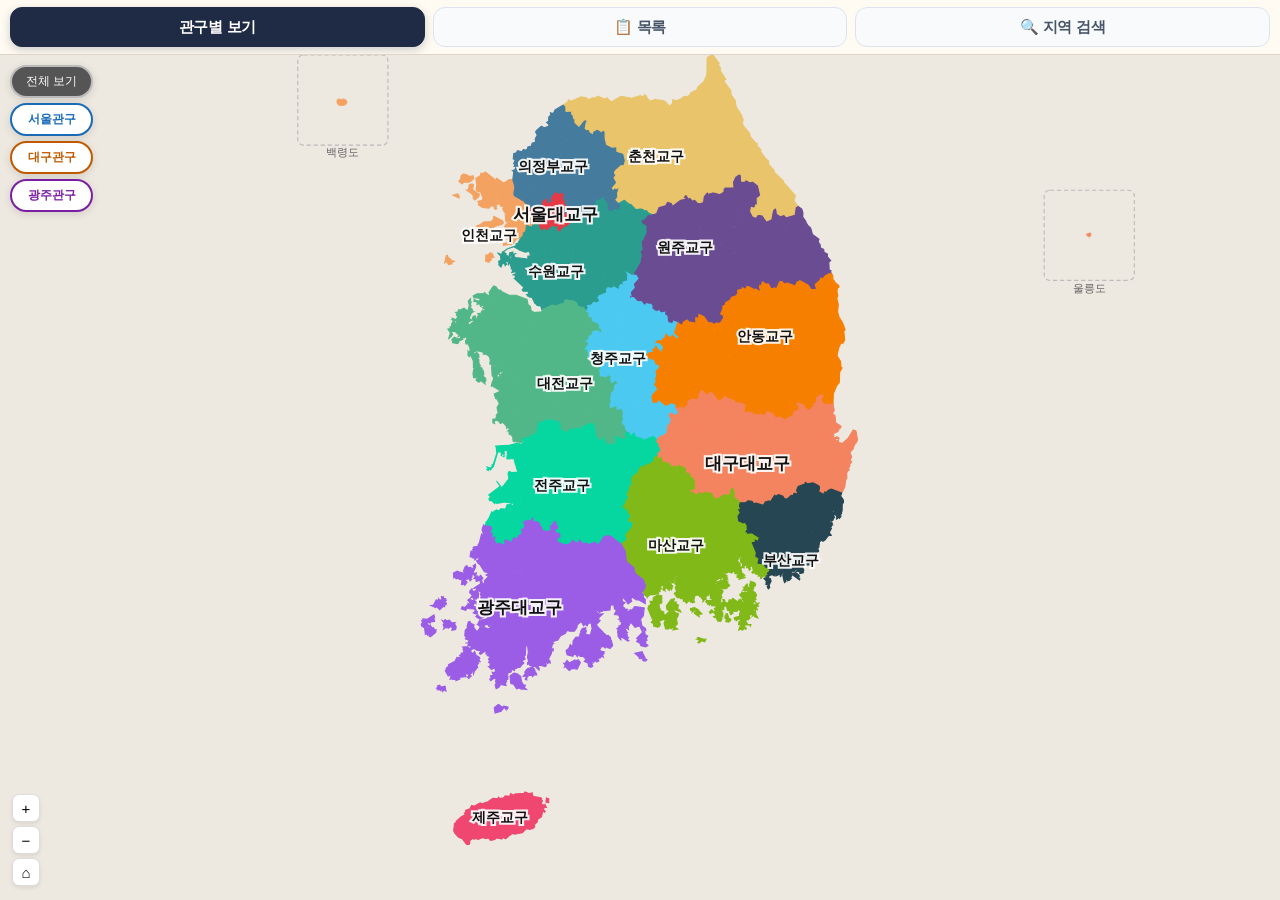
==== commit 59967bee: "Add files via upload" ====
--- a/diocese.html
+++ b/diocese.html
@@ -97,8 +97,8 @@
 .c-gw{font-size:9px;font-weight:700;letter-spacing:.7px;opacity:.85;margin-bottom:3px;}
 .c-nm{font-size:18px;font-weight:700;line-height:1.2;margin-bottom:3px;}
 .c-rg{font-size:11px;opacity:.75;line-height:1.4;}
-.c-x{position:absolute;top:8px;right:8px;width:36px;height:36px;border-radius:50%;
-  background:rgba(0,0,0,0.15);border:none;cursor:pointer;font-size:26px;font-weight:900;line-height:1;color:white;
+.c-x{position:absolute;top:8px;right:8px;width:19px;height:19px;border-radius:50%;
+  background:rgba(0,0,0,0.15);border:none;cursor:pointer;font-size:10px;color:white;
   display:flex;align-items:center;justify-content:center;}
 .c-x:hover{background:rgba(0,0,0,0.3);}
 .c-bd{padding:10px 13px 12px;background:white;}
@@ -298,7 +298,7 @@
 </style>
 
 <style id="oai-diocese-smooth-entry-20260506">
-/* 관구·교구 첫 표시/탭 전환 부드럽게 */
+/* OAI 20260506: 관구·교구 첫 표시/탭 전환 부드럽게 */
 #map-view.on,#list-view.on,#search-view.on{animation:oaiDioFadeIn .22s ease both;}
 @keyframes oaiDioFadeIn{from{opacity:.01}to{opacity:1}}
 html.oai-dio-returning #map-view.on,html.oai-dio-returning #list-view.on,html.oai-dio-returning #search-view.on{animation:none!important;}
@@ -306,7 +306,7 @@
 
 
 <style id="oai-ios-ui-density-v22">
-/* iPhone 관구·교구 iframe 내부 UI 밀도 보정 */
+/* V37: iPhone 관구·교구 iframe 내부 UI 밀도 보정 */
 html.ios-device{--ios-dio-ui-scale:.96;}
 html.ios-device .tab-bar{height:46px!important;padding:7px 10px!important;gap:6px!important;align-items:center!important;}
 html.ios-device .tab{height:32px!important;min-height:32px!important;border-radius:10px!important;font-size:calc(14px * var(--dio-effective-font-scale,1))!important;line-height:1!important;}
@@ -315,7 +315,7 @@
 html.ios-device #card{width:170px!important;border-radius:13px!important;}
 html.ios-device .c-hd{padding:12px 13px!important;}
 html.ios-device .c-bd{padding:10px 13px 12px!important;}
-html.ios-device .c-x{width:36px!important;height:36px!important;font-size:26px!important;}
+html.ios-device .c-x{width:28px!important;height:28px!important;}
 html.ios-device .c-dtbtn,
 html.ios-device .c-btn{min-height:38px!important;border-radius:10px!important;}
 html.ios-device #search-view .ss{padding:10px 11px!important;}
@@ -341,8 +341,8 @@
 </header>
 <div class="tab-bar">
   <div class="tab on" data-tab="gwangu">관구별 보기</div>
-  <div class="tab" data-tab="list">목록</div>
-  <div class="tab" data-tab="search">지역 검색</div>
+  <div class="tab" data-tab="list">📋 목록</div>
+  <div class="tab" data-tab="search">🔍 지역 검색</div>
 </div>
 <div id="main">
   <div id="map-view" class="on">
@@ -1987,7 +1987,7 @@
   window.resetDioceseFirstPage = function(){
     try{ sessionStorage.removeItem('listScroll'); }catch(e){}
     var si=document.getElementById('si'); if(si) si.value='';
-    var sres=document.getElementById('sres'); if(sres) sres.innerHTML='<div class="se">교구명, 지역명, 주소로 검색하세요</div>';
+    var sres=document.getElementById('sres'); if(sres) sres.innerHTML='<div class="se">교구명, 지역명, 홈페이지 주소로 검색하세요</div>';
     var lv=document.getElementById('list-view'); if(lv) lv.scrollTop=0;
     var sv=document.getElementById('search-view'); if(sv) sv.scrollTop=0;
     var btn=document.querySelector('.tab[data-tab="gwangu"]'); if(btn) btn.click();
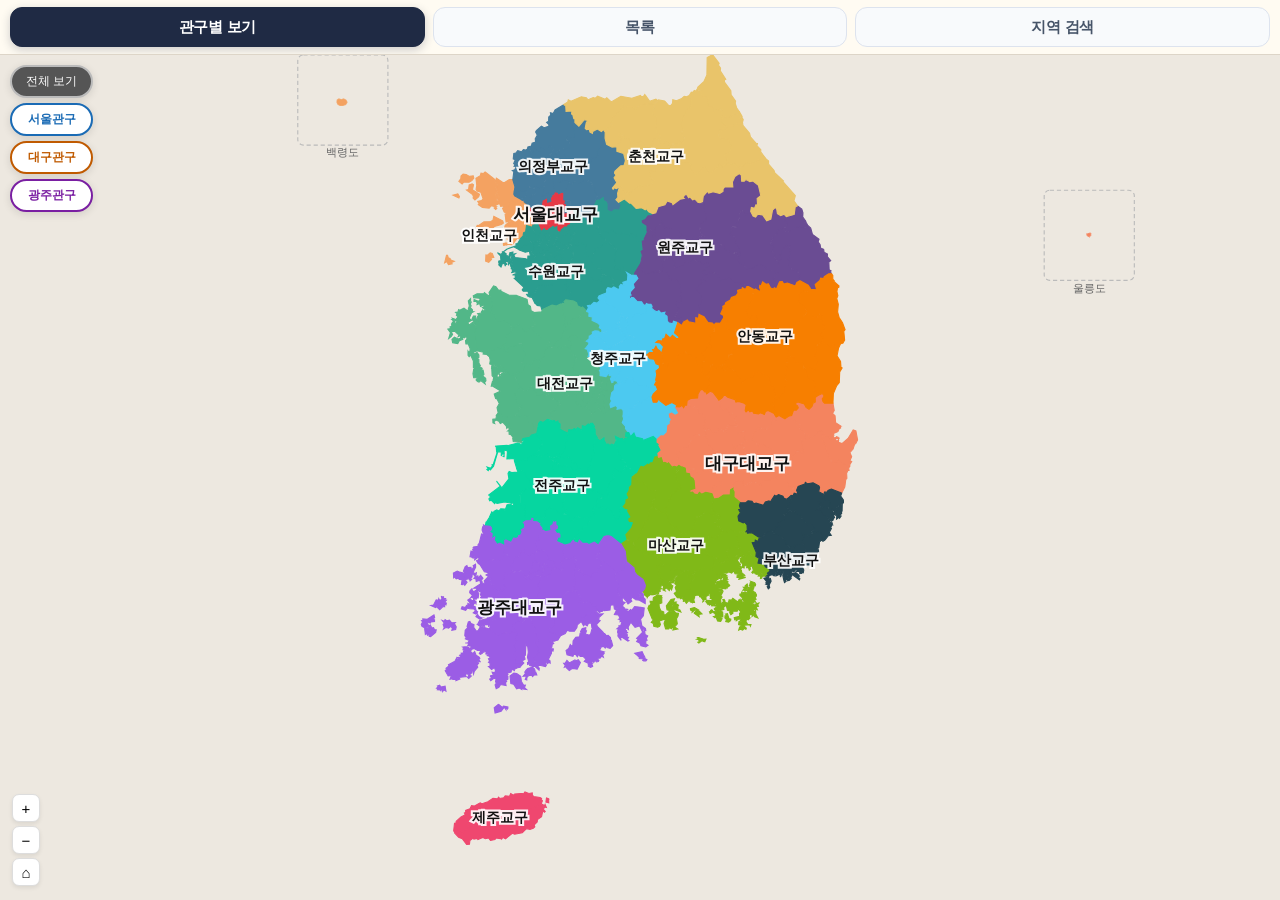
==== commit 2b85c230: "Add files via upload" ====
--- a/diocese.html
+++ b/diocese.html
@@ -97,8 +97,8 @@
 .c-gw{font-size:9px;font-weight:700;letter-spacing:.7px;opacity:.85;margin-bottom:3px;}
 .c-nm{font-size:18px;font-weight:700;line-height:1.2;margin-bottom:3px;}
 .c-rg{font-size:11px;opacity:.75;line-height:1.4;}
-.c-x{position:absolute;top:8px;right:8px;width:19px;height:19px;border-radius:50%;
-  background:rgba(0,0,0,0.15);border:none;cursor:pointer;font-size:10px;color:white;
+.c-x{position:absolute;top:8px;right:8px;width:26px;height:26px;border-radius:50%;
+  background:rgba(0,0,0,0.15);border:none;cursor:pointer;font-size:18px;font-weight:900;line-height:1;color:white;
   display:flex;align-items:center;justify-content:center;}
 .c-x:hover{background:rgba(0,0,0,0.3);}
 .c-bd{padding:10px 13px 12px;background:white;}
@@ -242,7 +242,7 @@
 
 html.oai-dio-external-stabilize *,
 html.oai-dio-external-return *{transition:none!important;animation:none!important;scroll-behavior:auto!important;}
-/* V1-S: 부모 앱에서 복귀 상태를 복원하므로 iframe 자체 전체 덮개는 만들지 않는다. */
+/* V3-S: 부모 앱에서 복귀 상태를 복원하므로 iframe 자체 전체 덮개는 만들지 않는다. */
 
 </style>
 <style id="oai-diocese-tab-standard-20260504">
@@ -298,7 +298,7 @@
 </style>
 
 <style id="oai-diocese-smooth-entry-20260506">
-/* OAI 20260506: 관구·교구 첫 표시/탭 전환 부드럽게 */
+/* 관구·교구 첫 표시/탭 전환 부드럽게 */
 #map-view.on,#list-view.on,#search-view.on{animation:oaiDioFadeIn .22s ease both;}
 @keyframes oaiDioFadeIn{from{opacity:.01}to{opacity:1}}
 html.oai-dio-returning #map-view.on,html.oai-dio-returning #list-view.on,html.oai-dio-returning #search-view.on{animation:none!important;}
@@ -306,7 +306,7 @@
 
 
 <style id="oai-ios-ui-density-v22">
-/* V37: iPhone 관구·교구 iframe 내부 UI 밀도 보정 */
+/* iPhone 관구·교구 iframe 내부 UI 밀도 보정 */
 html.ios-device{--ios-dio-ui-scale:.96;}
 html.ios-device .tab-bar{height:46px!important;padding:7px 10px!important;gap:6px!important;align-items:center!important;}
 html.ios-device .tab{height:32px!important;min-height:32px!important;border-radius:10px!important;font-size:calc(14px * var(--dio-effective-font-scale,1))!important;line-height:1!important;}
@@ -315,7 +315,7 @@
 html.ios-device #card{width:170px!important;border-radius:13px!important;}
 html.ios-device .c-hd{padding:12px 13px!important;}
 html.ios-device .c-bd{padding:10px 13px 12px!important;}
-html.ios-device .c-x{width:28px!important;height:28px!important;}
+html.ios-device .c-x{width:26px!important;height:26px!important;font-size:18px!important;}
 html.ios-device .c-dtbtn,
 html.ios-device .c-btn{min-height:38px!important;border-radius:10px!important;}
 html.ios-device #search-view .ss{padding:10px 11px!important;}
@@ -333,6 +333,19 @@
 .hd-icon::before,.hd-icon::after{content:"";position:absolute;left:50%;background:#fff;border-radius:2px;display:block;}
 .hd-icon::before{top:50%;width:3px;height:24px;transform:translate(-50%,-50%);}
 .hd-icon::after{top:42%;width:14px;height:3px;transform:translate(-50%,-50%);}
+
+
+/* V1-40: 모바일 관구·교구 지도 인포카드 하단 잘림 방지
+   - 상단 교구(서울/의정부 등)를 눌렀을 때 카드를 하단에 띄우되,
+     Android/WebView 하단 안전영역과 지도 컨트롤 위로 충분히 올린다.
+   - 카드 내용이 화면보다 길어질 때는 카드 내부만 스크롤되게 하여 버튼이 잘리지 않게 한다. */
+@media(max-width:560px){
+  #card{
+    max-height:calc(100dvh - 170px)!important;
+    overflow:hidden auto!important;
+    -webkit-overflow-scrolling:touch!important;
+  }
+}
 </style>
 </head>
 <body>
@@ -341,8 +354,8 @@
 </header>
 <div class="tab-bar">
   <div class="tab on" data-tab="gwangu">관구별 보기</div>
-  <div class="tab" data-tab="list">📋 목록</div>
-  <div class="tab" data-tab="search">🔍 지역 검색</div>
+  <div class="tab" data-tab="list">목록</div>
+  <div class="tab" data-tab="search">지역 검색</div>
 </div>
 <div id="main">
   <div id="map-view" class="on">
@@ -441,7 +454,7 @@
   <div id="search-view">
     <div class="ss">
       <div class="sr">
-        <input id="si" type="text" placeholder="지역명 검색 (예 : 서울, 전주, 평창, 제주)">
+        <input id="si" type="text" placeholder="지역명 검색 (예 : 서울, 전주, 평창, 제주)" autocomplete="off" autocorrect="off" autocapitalize="off" spellcheck="false" inputmode="search" enterkeyhint="done">
         <button id="sb" onclick="doSearch()">검색</button>
       </div>
       <div class="sh">도 · 시 · 군 이름으로 검색 &nbsp;|&nbsp; 3개 관구 · 16개 교구</div>
@@ -1345,10 +1358,12 @@
     if(tab==='search'){
       var si=document.getElementById('si');
       if(si){
-        setTimeout(function(){
+        var focusSearchInput=function(){
           try{ si.focus({preventScroll:true}); }
           catch(e){ try{ si.focus(); }catch(_){} }
-        },120);
+        };
+        focusSearchInput();
+        setTimeout(focusSearchInput,60);
       }
     }
     if(tab!=='list'){
@@ -1622,7 +1637,7 @@
   const isMobile=window.innerWidth<=560;
   if(isMobile){
     if(topDioceses.includes(diocese)){
-      card.style.top='auto';card.style.bottom='10px';card.style.right='10px';card.style.left='auto';
+      card.style.top='auto';card.style.bottom='calc(74px + env(safe-area-inset-bottom, 0px))';card.style.right='10px';card.style.left='auto';
     } else {
       card.style.top='6px';card.style.bottom='auto';card.style.right='6px';card.style.left='auto';
     }
@@ -1987,7 +2002,7 @@
   window.resetDioceseFirstPage = function(){
     try{ sessionStorage.removeItem('listScroll'); }catch(e){}
     var si=document.getElementById('si'); if(si) si.value='';
-    var sres=document.getElementById('sres'); if(sres) sres.innerHTML='<div class="se">교구명, 지역명, 홈페이지 주소로 검색하세요</div>';
+    var sres=document.getElementById('sres'); if(sres) sres.innerHTML='<div class="se">교구명, 지역명, 주소로 검색하세요</div>';
     var lv=document.getElementById('list-view'); if(lv) lv.scrollTop=0;
     var sv=document.getElementById('search-view'); if(sv) sv.scrollTop=0;
     var btn=document.querySelector('.tab[data-tab="gwangu"]'); if(btn) btn.click();
@@ -2038,17 +2053,43 @@
   window.addEventListener('focus', function(){ if(!inParentApp()) setTimeout(clearDioceseStandaloneExternal, 180); }, true);
   document.addEventListener('visibilitychange', function(){ if(!inParentApp() && document.visibilityState==='visible') setTimeout(clearDioceseStandaloneExternal, 180); }, true);
   window.openDioceseUrl = function(url, source, extra){
-    if(!url || window.__OAI_DIO_EXTERNAL_LEAVING__) return;
-    window.__OAI_DIO_EXTERNAL_LEAVING__ = true;
+    if(!url) return;
+    try{
+      var now = Date.now ? Date.now() : new Date().getTime();
+      var leavingTs = Number(window.__OAI_DIO_EXTERNAL_LEAVING_TS__ || 0);
+      if(window.__OAI_DIO_EXTERNAL_LEAVING__ && leavingTs && now - leavingTs < 3500) return;
+      if(window.__OAI_DIO_EXTERNAL_LEAVING__ && leavingTs && now - leavingTs >= 3500){
+        window.__OAI_DIO_EXTERNAL_LEAVING__ = false;
+      }
+      window.__OAI_DIO_EXTERNAL_LEAVING__ = true;
+      window.__OAI_DIO_EXTERNAL_LEAVING_TS__ = now;
+    }catch(e){ window.__OAI_DIO_EXTERNAL_LEAVING__ = true; }
     var state=window.getDioceseReturnState(source||'link', extra || {});
     try{ sessionStorage.setItem('oai_diocese_last_return_state', JSON.stringify(state)); localStorage.setItem('oai_diocese_last_return_state', JSON.stringify(state)); }catch(e){}
-    // 부모 앱 안에서는 입장/복귀 순간의 큰 흔들림을 만들던 iframe 안정막과 부모 보호막을 쓰지 않는다.
-    // 위치 상태 저장 후 웹사이트 모듈처럼 바로 이동한다.
-    if(window.parent && window.parent!==window && typeof window.parent.openDioceseExternal==='function'){
-      // 부모 앱에서는 안정막/복원 타이머를 정리하지 않고 바로 이동한다.
-      // clear 함수가 focus/pageshow 타이머와 겹치면 진입 직전 화면이 한 번 흔들린다.
+    if(window.parent && window.parent!==window){
+      // V3-S: iframe 내부 클릭은 부모의 지연 이동에 맡기지 않고, 클릭 흐름 안에서 top을 즉시 이동한다.
+      // 이렇게 해야 웹페이지 카테고리처럼 Android/PWA에서도 외부 교구 홈페이지가 바로 열린다.
+      try{
+        if(typeof window.parent.prepareExternalUrl === 'function') url = window.parent.prepareExternalUrl(url) || url;
+      }catch(e){}
+      try{
+        var payload = JSON.stringify(state || {});
+        window.parent.sessionStorage.setItem('catholic_diocese_external_return_v1', payload);
+        window.parent.localStorage.setItem('catholic_diocese_external_return_v1', payload);
+        window.parent.__OAI_DIOCESE_EXTERNAL_LEAVING__ = true;
+      }catch(e){}
+      try{
+        if(typeof window.parent.markExternalReturnStabilize === 'function') window.parent.markExternalReturnStabilize('diocese-external');
+      }catch(e){}
       document.documentElement.classList.remove('oai-dio-external-stabilize','oai-dio-external-return','oai-dio-returning');
-      window.parent.openDioceseExternal(url,state);
+      try{ window.top.location.assign(url); }
+      catch(e){ try{ window.top.location.href = url; }catch(_e){ window.__OAI_DIO_EXTERNAL_LEAVING__ = false; } }
+      setTimeout(function(){
+        try{
+          if(document.visibilityState !== 'hidden') window.__OAI_DIO_EXTERNAL_LEAVING__ = false;
+        }catch(e){ window.__OAI_DIO_EXTERNAL_LEAVING__ = false; }
+      }, 3800);
+      return;
     }
     else { try{ sessionStorage.setItem('oai_diocese_standalone_return',JSON.stringify(state)); }catch(e){} markDioceseStandaloneExternal(); try{ location.href=url; }catch(_e){ location.assign(url); } }
   };
